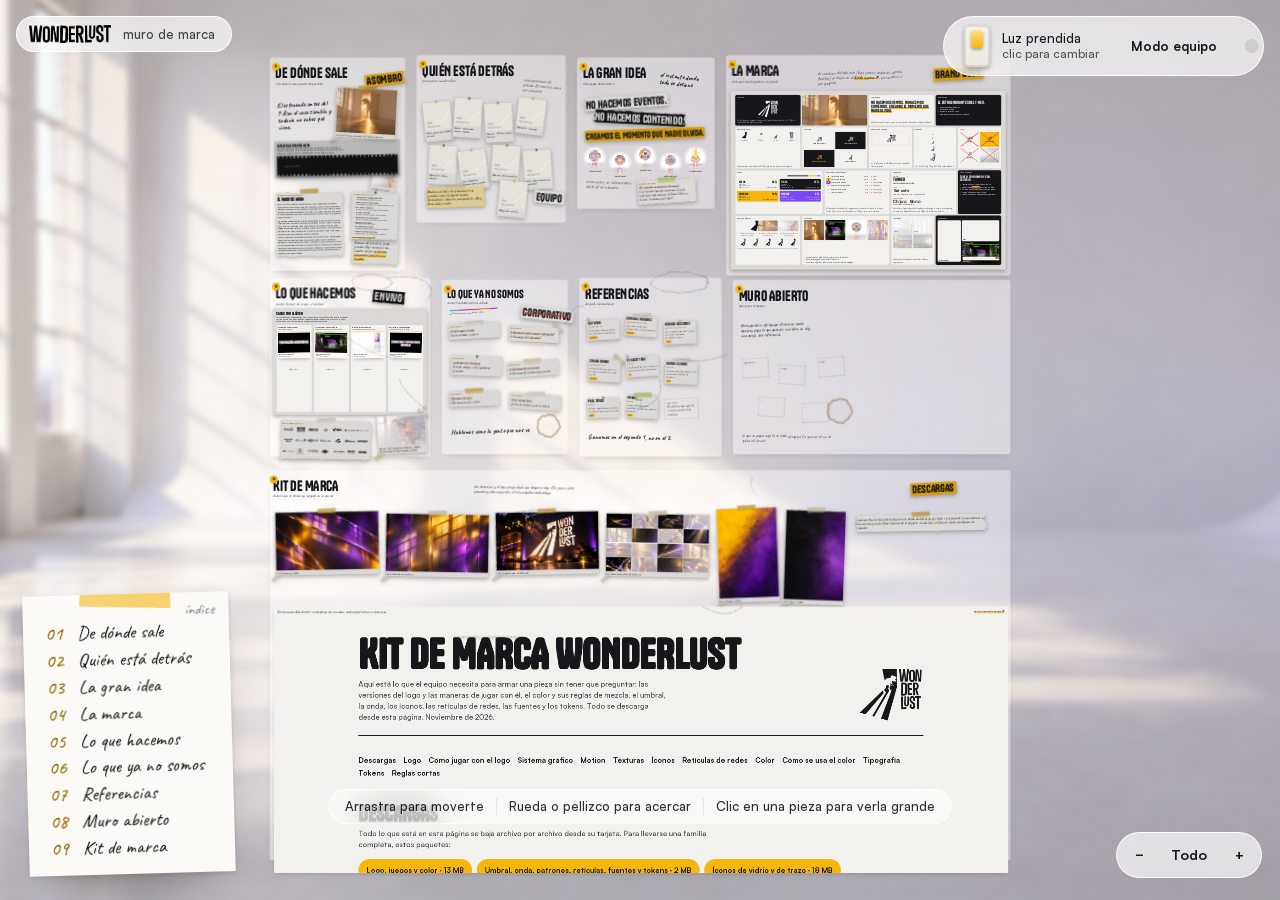
==== index.html @ c43da724 "Muro Wonderlust: edición GitHub Pages Co-Authored-By: Claude Fable 5.1 <noreply@anthropic.com> Claud" ====
<!DOCTYPE html>
<html lang="es" data-theme="on">
<head>
<meta charset="utf-8">
<meta name="viewport" content="width=device-width, initial-scale=1, maximum-scale=1, user-scalable=no">
<title>Muro Wonderlust</title>
<meta name="description" content="El muro de marca de Wonderlust: de dónde sale, quién está detrás, la gran idea, cómo nos vemos y lo que hacemos, pegado como un moodboard que el equipo completa.">
<link rel="preconnect" href="https://fonts.googleapis.com">
<link rel="preconnect" href="https://fonts.gstatic.com" crossorigin>
<link href="https://fonts.googleapis.com/css2?family=Chivo+Mono:wght@400;500&family=Caveat:wght@500;700&display=swap" rel="stylesheet">
<style>
/* Hallmark · checked: 2026-11-20 · genre: editorial (inferred) · shape: app screen
 * floor: 0 FAIL · fixed: 12 (2a, 7a, 10a, 20, 34, 48, 55a, 63, 67, 26b, F3, F23) · structural: 0 printed · v5: chapter 04 El logo (vector), 05 paleta clásica con medidas
 * built: the project · redesign: polish · v2.0.0 */
/* Hallmark · waive 37 · Caveat is the fourth family · the handwriting is the moodboard's own material; Chivo Mono survives only as the type specimen in chapter 04 */
/* Hallmark · waive 24b · the collage is placed by hand on the wall · the interface chrome sits on the 4px scale; the paper, tape and notes do not, on purpose */
/* Hallmark · waive 80 · the SVG layer is pencil strokes between ideas · a moodboard's hand joining pieces, never an illustration in place of a photograph */
/* Hallmark · answered F24 · the glass panel keeps its 1px edge: it is the pane's rim over the studio photograph, and the shadow lifts it off the wall */
/* Hallmark · dismissed 29 · the scrim sits over the studio photograph in both modes · the deck's glass panels are the brand system this wall keeps */
/* Escena: el equipo abre el muro en un portátil dentro del estudio de Bogotá, con luz de ventana.
   El muro vive sobre la foto real del estudio (luz prendida) o sobre el mismo estudio a oscuras (luz apagada).
   Sistema: el de la presentación "El lenguaje del asombro": crema, tinta, amarillo como subrayado, Tanker + Satoshi + Chivo Mono,
   paneles de vidrio. La escritura a mano (Caveat) es el único añadido, propio del género moodboard. Nada de violeta. */
@font-face{font-family:Tanker;src:url(a/Tanker-Regular.woff2) format('woff2');font-display:swap}
@font-face{font-family:Satoshi;src:url(a/Satoshi-500.woff2) format('woff2');font-weight:400 500;font-display:swap}
@font-face{font-family:Satoshi;src:url(a/Satoshi-700.woff2) format('woff2');font-weight:600 700;font-display:swap}
:root{
  --crema:#F3F1ED; --tinta:#16161B; --soft:#45424F; --mute:#6E6A78;
  --gold:#F6B60E; --gold-ink:#946500; --lima:#C8F31D; --morado:#7B48F6; --lila:#BFA3EA;
  --blanco:#FBFAF7; --rojo:#D9452B; --papel-amarillo:#FFE9A8; --papel-lima:#EDF9B3;
  --gris-foto:#E9E6DF; --gris-ph:#ECE9E2; --negro-cine:#111114; --noche:#141317;
  --gold-claro:#FFE08A; --gold-hover:#FFC63A; --gold-halo:rgba(246,182,14,.28);
  --lapiz:#3B3A40; --lapiz-texto:#4A484F;
  --tape-hilo:rgba(255,255,255,.22); --tape-lima:rgba(200,243,29,.55); --tape-gold:rgba(246,182,14,.6);
  --deco-sombra:rgba(0,0,0,.3);
  --viejo-cian:#20C4D8; --viejo-violeta:#7B4DFF; --viejo-magenta:#D13DDB; --viejo-naranja:#F2512B;
  --display:Tanker,Impact,"Arial Narrow",sans-serif;
  --body:Satoshi,system-ui,-apple-system,"Segoe UI",sans-serif;
  --mono:"Chivo Mono",ui-monospace,Menlo,monospace;
  --hand:Caveat,"Segoe Print","Bradley Hand",cursive;
  --ease:cubic-bezier(.16,1,.3,1);
  --W:6700px; --H:7300px;
  --z-wall:1; --z-hud:20; --z-modal:40; --z-toast:50;
}
html[data-theme="on"]{
  color-scheme:light;
  --bg:var(--crema); --ink:var(--tinta); --ink-soft:var(--soft); --paper:var(--blanco); --paper-ink:var(--tinta); --hair:rgba(22,22,27,.10);
  --glass:rgba(255,255,255,.52); --glass-line:rgba(255,255,255,.9); --glass-shadow:0 30px 60px -36px rgba(60,48,30,.35);
  --ui:rgba(255,255,255,.66); --ui-line:rgba(255,255,255,.9); --ui-text:var(--tinta); --ui-hover:rgba(22,22,27,.07);
  --shadow:0 18px 34px -14px rgba(40,32,20,.35), 0 2px 5px rgba(40,32,20,.12);
  --drop-1:rgba(40,32,20,.28); --drop-2:rgba(40,32,20,.18); --scrim:rgba(22,22,27,.45);
  --tape:rgba(255,255,255,.72); --photo-filter:blur(3px) saturate(1.05);
}
html[data-theme="off"]{
  color-scheme:dark;
  --bg:var(--noche); --ink:var(--crema); --ink-soft:rgba(243,241,237,.74); --paper:var(--blanco); --paper-ink:var(--tinta); --hair:rgba(255,255,255,.14);
  --glass:rgba(255,255,255,.06); --glass-line:rgba(255,255,255,.18); --glass-shadow:0 40px 90px rgba(0,0,0,.5);
  --ui:rgba(24,22,28,.7); --ui-line:rgba(255,255,255,.16); --ui-text:var(--crema); --ui-hover:rgba(255,255,255,.1);
  --shadow:0 20px 40px rgba(0,0,0,.5), 0 2px 6px rgba(0,0,0,.4);
  --drop-1:rgba(0,0,0,.55); --drop-2:rgba(0,0,0,.4); --scrim:rgba(0,0,0,.6);
  --tape:rgba(255,255,255,.4); --photo-filter:blur(4px) brightness(.26) contrast(1.15) saturate(.8);
}
*{box-sizing:border-box}
html,body{height:100%;margin:0;overflow-x:clip;touch-action:none;overscroll-behavior:none}
body{background:var(--bg);color:var(--ink);font-family:var(--body);overflow:clip;-webkit-font-smoothing:antialiased;transition:background .6s var(--ease)}
button{font-family:var(--body)}
:focus-visible{outline:2px solid var(--ink);outline-offset:3px}
::selection{background:var(--gold);color:var(--tinta)}
button:disabled{opacity:.45;cursor:not-allowed}
em{font-style:normal;color:var(--paper-ink);background:linear-gradient(transparent 56%,var(--gold) 56%,var(--gold) 90%,transparent 90%);padding-inline:.06em}
.note em{color:var(--ink)}
s{text-decoration-color:var(--rojo);text-decoration-thickness:3px}

/* ---------- estudio de fondo ---------- */
#studio{position:fixed;inset:-4%;z-index:0;pointer-events:none;overflow:hidden;background:var(--bg)}
#studio .ph{position:absolute;inset:0;background:url(a/bg-donde.jpg) center/cover no-repeat;filter:var(--photo-filter);transition:filter .7s var(--ease);transform:scale(1.02)}
#studio .lamp{position:absolute;width:60%;height:70%;left:-10%;top:-10%;border-radius:50%;background:radial-gradient(closest-side,var(--gold-halo),transparent 70%);opacity:0;transition:opacity .7s}
html[data-theme="off"] #studio .lamp{opacity:1}
#studio .grain{position:absolute;inset:0;opacity:.06;mix-blend-mode:multiply;background-image:url("data:image/svg+xml,%3Csvg xmlns='http://www.w3.org/2000/svg' width='160' height='160'%3E%3Cfilter id='n'%3E%3CfeTurbulence type='fractalNoise' baseFrequency='.85' numOctaves='3' stitchTiles='stitch'/%3E%3C/filter%3E%3Crect width='100%25' height='100%25' filter='url(%23n)'/%3E%3C/svg%3E")}
html[data-theme="off"] #studio .grain{mix-blend-mode:screen;opacity:.05}

/* ---------- viewport y muro ---------- */
#viewport{position:fixed;inset:0;z-index:var(--z-wall);overflow:hidden;cursor:grab;touch-action:none}
#viewport.dragging{cursor:grabbing}
#viewport.placing{cursor:crosshair}
#wall{position:absolute;left:0;top:0;width:var(--W);height:var(--H);transform-origin:0 0;will-change:transform}
.ch{position:absolute;left:0;top:0;width:100%;height:100%;pointer-events:none}
.ch>*{pointer-events:auto}
.glass{position:absolute;border-radius:28px;background:var(--glass);border:1px solid var(--glass-line);box-shadow:inset 0 1px 0 var(--glass-line),var(--glass-shadow);backdrop-filter:blur(14px) saturate(130%);-webkit-backdrop-filter:blur(14px) saturate(130%);pointer-events:none;opacity:.85}

.it{position:absolute;transform:rotate(var(--r,0deg));transform-origin:center;transition:transform .25s var(--ease)}
.it.clickable{cursor:pointer}
.it.clickable:hover{transform:rotate(var(--r,0deg)) scale(1.025);z-index:5}

/* hojas de papel: fibra real y borde rasgado (máscara PNG) */
.sheet{position:relative;isolation:isolate}
.sheet::after{content:"";position:absolute;inset:0;background:url(a/tex/paper-fiber.png) 0 0/420px;opacity:.26;mix-blend-mode:multiply;pointer-events:none;z-index:1}
html[data-theme="off"] .sheet::after{opacity:.2}
.sheet>*{position:relative;z-index:2}
.torn1{-webkit-mask-image:url([data-uri]);-webkit-mask-size:100% 100%;-webkit-mask-repeat:no-repeat;mask-image:url([data-uri]);mask-size:100% 100%;mask-repeat:no-repeat}
.torn2{-webkit-mask-image:url([data-uri]);-webkit-mask-size:100% 100%;-webkit-mask-repeat:no-repeat;mask-image:url([data-uri]);mask-size:100% 100%;mask-repeat:no-repeat}
.torn3{-webkit-mask-image:url([data-uri]);-webkit-mask-size:100% 100%;-webkit-mask-repeat:no-repeat;mask-image:url([data-uri]);mask-size:100% 100%;mask-repeat:no-repeat}
.torns{-webkit-mask-image:url([data-uri]);-webkit-mask-size:100% 100%;-webkit-mask-repeat:no-repeat;mask-image:url([data-uri]);mask-size:100% 100%;mask-repeat:no-repeat}
.wrap{filter:drop-shadow(0 14px 18px var(--drop-1)) drop-shadow(0 2px 3px var(--drop-2))}
.wrap .paper,.wrap .ref,.wrap .chip,.wrap .spec,.wrap .cut,.wrap .frame{box-shadow:none}
.deco{position:absolute;pointer-events:none;z-index:3}
.deco.tp{width:170px;height:auto;left:50%;top:-16px;transform:translateX(-50%) rotate(var(--tr,-3deg));filter:drop-shadow(0 1px 1px var(--deco-sombra))}
.deco.tp.corner{width:130px;left:auto;right:-38px;top:-12px;transform:rotate(42deg)}
.deco.tp.corner2{width:130px;left:-40px;bottom:-14px;top:auto;transform:rotate(-40deg)}
.deco.pin{width:30px;height:30px;left:50%;top:-10px;transform:translateX(-50%);filter:drop-shadow(0 3px 3px var(--deco-sombra))}
.deco.clip{width:26px;height:auto;left:14px;top:-18px;transform:rotate(-8deg);filter:drop-shadow(0 2px 2px var(--deco-sombra))}
.obj{position:absolute;pointer-events:none}
.obj img{display:block;width:100%;height:auto;filter:drop-shadow(0 10px 14px var(--drop-1))}
.obj.stain img{filter:none;opacity:.8;mix-blend-mode:multiply}
html[data-theme="off"] .obj.stain img{mix-blend-mode:screen;opacity:.35}
#strokes{position:absolute;left:0;top:0;width:var(--W);height:var(--H);pointer-events:none;z-index:6;overflow:visible}
#strokes path{fill:none;stroke:var(--lapiz);stroke-width:3.4;stroke-linecap:round;stroke-linejoin:round;opacity:.82}
#strokes path.b{stroke-width:2;opacity:.38;transform:translate(1.5px,1.8px)}
#strokes path.soft{opacity:.5}
html[data-theme="off"] #strokes path{stroke:var(--crema);stroke-width:4;opacity:.9}
html[data-theme="off"] #strokes path.b{opacity:.35}
.film{position:absolute}
.film img.strip{position:absolute;left:0;top:0;width:100%;height:auto;z-index:2;filter:drop-shadow(0 16px 20px var(--drop-1))}
.film .fr{position:absolute;overflow:hidden;background:var(--negro-cine);z-index:1}
.film .fr img{width:100%;height:100%;object-fit:cover;display:block;filter:saturate(1.08) contrast(1.05)}
.film .fc{position:absolute;font-family:var(--hand);font-size:24px;color:var(--ink);white-space:nowrap;z-index:3;font-weight:500}
.note.pencil{color:var(--lapiz-texto);font-weight:500}
html[data-theme="off"] .note.pencil{color:var(--ink)}

/* cinta de enmascarar */
.tape::before{content:"";position:absolute;width:118px;height:28px;top:-13px;left:50%;transform:translateX(-50%) rotate(-2.5deg);background:var(--tape);
  background-image:repeating-linear-gradient(90deg,var(--tape-hilo) 0 2px,transparent 2px 6px);box-shadow:0 1px 2px var(--deco-sombra);z-index:2}
.tape.lima::before{background:var(--tape-lima)}
.tape.gold::before{background:var(--tape-gold)}

/* título de capítulo: Tanker grande, el número como sticker redondo pegado a la esquina, el subtítulo a mano */
.label{color:var(--ink);white-space:nowrap;padding-top:24px}
.label .k{position:absolute;left:-28px;top:-6px;width:68px;height:68px;border-radius:50%;background:var(--gold);color:var(--tinta);font-family:var(--display);font-size:30px;line-height:1;display:flex;align-items:center;justify-content:center;transform:rotate(-9deg);box-shadow:var(--shadow);z-index:2}
.label .k::after{content:"";position:absolute;inset:4px;border-radius:50%;border:1px dashed var(--gold-ink);opacity:.55}
.label .t{font-family:var(--display);font-size:124px;line-height:1;text-transform:uppercase;display:block}
.label.small .t{font-size:96px}
.label .s{font-family:var(--hand);font-size:36px;color:var(--ink-soft);display:block;margin-top:4px;font-weight:500}

/* fotos y videos */
.frame{background:var(--blanco);padding:12px;box-shadow:var(--shadow);color:var(--tinta)}
.frame .img{position:relative;width:100%;background:var(--gris-foto);overflow:hidden}
.frame .img img,.frame .img video{display:block;width:100%;height:100%;object-fit:cover}
.frame .ph{position:absolute;inset:0;display:flex;align-items:flex-end;padding:16px;color:var(--soft);font-family:var(--hand);font-size:24px;line-height:1.05;
  background:repeating-linear-gradient(135deg,var(--hair) 0 6px,transparent 6px 18px),var(--gris-ph)}
.frame .ph small{display:block;font-family:var(--body);font-size:13px;font-weight:700;color:var(--soft);margin-bottom:8px}
.frame .cap{font-family:var(--hand);font-size:26px;line-height:1.05;margin:10px 2px 0;color:var(--tinta);font-weight:500}
.frame.polaroid{padding:14px 14px 46px}
.frame.video .img::after{content:"";position:absolute;left:50%;top:50%;width:64px;height:64px;transform:translate(-50%,-50%);border-radius:50%;background:var(--gold);box-shadow:0 8px 20px var(--deco-sombra);
  background-image:url("data:image/svg+xml;utf8,<svg xmlns='http://www.w3.org/2000/svg' viewBox='0 0 24 24'><path d='M9 6l9 6-9 6z' fill='%2316161B'/></svg>");background-size:30px;background-repeat:no-repeat;background-position:55% 50%}
.frame.video .cap::before{content:"reel";font-family:var(--body);font-size:13px;font-weight:700;color:var(--gold-ink);margin-right:8px}
/* esferas: flotan sin marco; el fondo claro de la foto se funde con la pared */
.frame.round{background:transparent;padding:0;box-shadow:none;isolation:auto}
.frame.round::after{display:none}
.frame.round .img{background:transparent;aspect-ratio:1;overflow:visible;-webkit-mask-image:radial-gradient(circle at 50% 46%,var(--tinta) 44%,transparent 70%);mask-image:radial-gradient(circle at 50% 46%,var(--tinta) 44%,transparent 70%)}
.frame.round .img img{mix-blend-mode:multiply;filter:contrast(1.05) saturate(1.1)}
html[data-theme="off"] .frame.round .img img{mix-blend-mode:screen;filter:contrast(1.15) brightness(1.05)}
.frame.round .cap{text-align:center;margin-top:-12px;color:var(--ink)}

/* notas a mano */
.note{font-family:var(--hand);line-height:1.08;color:var(--ink);font-size:40px;font-weight:500}
.note.big{font-size:58px;font-weight:700}
.note.soft{color:var(--ink-soft);font-size:32px}
.paper{background:var(--paper);color:var(--paper-ink);padding:26px 28px;font-family:var(--hand);font-size:32px;line-height:1.08;box-shadow:var(--shadow);font-weight:500}
.paper.gold{background:var(--papel-amarillo)}
.paper.todo{background:transparent;color:var(--ink-soft);border:2px dashed var(--ink-soft);box-shadow:none}
.paper .tag{display:block;font-family:var(--body);font-size:14px;font-weight:700;color:var(--gold-ink);margin-bottom:8px}
.paper.todo .tag{color:inherit;opacity:.8}

/* recorte de titular (Tanker sobre papel) */
.cut{background:var(--paper);color:var(--tinta);font-family:var(--display);font-size:92px;line-height:1;text-transform:uppercase;padding:16px 28px 10px;box-shadow:var(--shadow);
  clip-path:polygon(0 4%,3% 0,22% 2%,40% 0,61% 3%,80% 0,100% 2%,99% 30%,100% 60%,98% 100%,70% 97%,45% 100%,20% 98%,0 100%,1% 70%)}
.cut.long{font-size:74px}
.cut.gold{background:var(--gold)} .cut.tinta{background:var(--tinta);color:var(--crema)}
.cut.x{text-decoration:line-through;text-decoration-color:var(--rojo);text-decoration-thickness:10px}

/* capítulo del logo */
.wl{display:block;width:100%;height:auto;color:var(--tinta);fill:currentColor}
.paper .hw{font-family:var(--hand);font-size:24px;line-height:1.05;color:var(--soft);margin-top:12px;font-weight:500}
.logo-sheet{padding:32px 40px 20px}
.logo-sheet .wl{width:84%;margin:0 auto}
.anat .anat-grid{display:grid;grid-template-columns:repeat(4,minmax(0,1fr));gap:12px;margin-top:8px}
.anat .pc{text-align:center}
.anat .pc .wl{height:88px;width:auto;margin:0 auto}
.anat .pc i{display:block;font-family:var(--hand);font-size:19px;line-height:1;color:var(--soft);margin-top:6px;font-style:normal}
.versions .vgrid{display:grid;grid-template-columns:repeat(2,minmax(0,1fr));gap:10px;margin-top:8px}
.versions .v{aspect-ratio:16/10;display:flex;flex-direction:column;align-items:center;justify-content:center;gap:8px;padding:12px;border:1px solid var(--hair)}
.versions .v .wl{height:62px;width:auto}
.versions .v .wl.mark{height:72px}
.versions .v b{font-family:var(--body);font-size:12px;font-weight:700}
.versions .on-crema{background:var(--crema);color:var(--tinta)}
.versions .on-tinta{background:var(--tinta);color:var(--crema)} .versions .on-tinta .wl{color:var(--crema)}
.versions .on-tinta.gold .wl{color:var(--gold)} .versions .on-tinta.gold b{color:var(--gold)}
.clear .cl{position:relative;margin:12px 14px 8px;border:1px dashed var(--rojo);padding:22px}
.clear .cl .box{border:1px dashed var(--hair);padding:0}
.clear .cl .wl{height:96px;width:auto;margin:0 auto}
.clear .cl i{position:absolute;font-family:var(--hand);font-size:18px;color:var(--rojo);font-style:normal;line-height:1}
.clear .cl .mx{left:4px;top:50%;transform:translateY(-50%)} .clear .cl .my{left:50%;top:2px;transform:translateX(-50%)}
.tiny .row{display:flex;align-items:flex-end;gap:14px;margin:10px 0 4px}
.tiny .row .wl{width:auto}
.bad .bgrid{display:grid;grid-template-columns:repeat(4,minmax(0,1fr));gap:10px;margin-top:8px}
.bad .b{position:relative;aspect-ratio:1/1.05;display:flex;flex-direction:column;align-items:center;justify-content:center;gap:8px;padding:10px;background:var(--crema);overflow:hidden}
.bad .b .wl{height:56px;width:auto}
.bad .b b{font-family:var(--body);font-size:11px;font-weight:700;text-align:center;line-height:1.1}
.bad .b::before,.bad .b::after{content:"";position:absolute;left:-10%;right:-10%;top:50%;height:4px;background:var(--rojo);transform:rotate(38deg);z-index:3}
.bad .b::after{transform:rotate(-38deg)}
.bad .b.gold{background:var(--gold)} .bad .b.vio .wl{color:var(--viejo-violeta)}
.bad .b.sh .wl{filter:drop-shadow(0 6px 6px var(--deco-sombra)) drop-shadow(0 0 10px var(--gold))}
.bad .b.foto{background:url(a/bg-casos.jpg) center/cover} .bad .b.foto .wl{color:var(--crema)} .bad .b.foto b{color:var(--crema)}
/* tablero de marca (bento) */
.board{padding:36px 40px 40px}
.bgrid12{display:grid;grid-template-columns:repeat(12,minmax(0,1fr));gap:12px}
.cell{position:relative;background:var(--crema);color:var(--tinta);border:1px solid var(--hair);border-radius:14px;padding:16px 16px 14px;min-height:240px;display:flex;flex-direction:column;gap:8px;overflow:hidden}
.cell.dk{background:var(--tinta);color:var(--crema);border-color:var(--tinta)}
.cell.dk .wl{color:var(--crema)}
.cell .lb{font-family:var(--body);font-size:13px;font-weight:700;opacity:.8}
.cell p{font-family:var(--hand);font-size:21px;line-height:1.05;margin:auto 0 0;color:inherit;opacity:.9;font-weight:500}
.cell h3{font-family:var(--display);font-size:38px;line-height:1;text-transform:uppercase;margin:4px 0 6px;font-weight:400}
.cell ul{margin:0;padding-left:18px;font-family:var(--body);font-size:15px;line-height:1.4}
.cell em{background:linear-gradient(transparent 56%,var(--gold) 56%,var(--gold) 90%,transparent 90%);color:inherit}
.cell.dk em{color:var(--tinta);background:var(--gold)}
.c2{grid-column:span 2}.c3{grid-column:span 3}.c4{grid-column:span 4}
.cell.logo .wl{width:72%;margin:8px auto 4px}
.cell.img{padding:0;border:0}.cell.img video{position:absolute;inset:0;width:100%;height:100%;object-fit:cover}
.cell.img .lb{position:absolute;left:16px;top:14px;z-index:2;color:var(--crema);text-shadow:0 1px 2px var(--deco-sombra)}
.cell.img img{position:absolute;inset:0;width:100%;height:100%;object-fit:cover}
.cell.anat .anat-grid{margin-top:4px}
.cell.anat .pc .wl{height:60px;max-width:100%}
.cell.versions .vgrid{margin-top:4px;gap:8px}
.cell.versions .v{aspect-ratio:16/9;padding:8px;gap:6px}
.cell.versions .v .wl{height:44px} .cell.versions .v .wl.mark{height:50px}
.cell.clear .cl{margin:8px 6px 4px;padding:18px}
.cell.clear .cl .wl{height:70px}
.cell.tiny .row{margin:14px 0 6px;flex-wrap:wrap}
.cell.bad .bgrid{grid-template-columns:repeat(2,minmax(0,1fr));gap:8px;margin-top:4px}
.cell.bad .b{aspect-ratio:1.3;padding:6px}
.cell.bad .b .wl{height:34px} .cell.bad .b b{font-size:10px}
.cell.palette .prop{margin:4px 0 10px}
.cell.palette .swg{display:grid;grid-template-columns:repeat(2,minmax(0,1fr));gap:8px}
.cell.palette .sw{margin:0;padding:12px 14px 10px;border-radius:10px}
.cell.palette .sw .nm,.cell.palette .sw .pct{font-size:26px}
.cell.palette .sw .codes{font-size:11px}
.cell.palette .sw .use{font-size:17px;max-width:150px}
.cell.pairs .ct{margin-top:0} .cell.pairs .ct td{padding:5px 6px;font-size:13px}
.cell.pairs .pair{width:36px;height:28px;font-size:16px}
.cell.type .tp{border-top:1px solid var(--hair);padding:8px 0 6px}
.cell.type .tk{font-family:var(--body);font-size:12px;font-weight:700;color:var(--gold-ink)}
.cell.type .tv{font-size:40px;line-height:1;margin:2px 0}
.cell.type .ts{font-size:14px;opacity:.8;overflow-wrap:anywhere}
.cell.type .tanker{font-family:var(--display);text-transform:uppercase}
.cell.type .satoshi{font-family:var(--body);font-weight:700}
.cell.type .mono{font-family:var(--mono)}
.cell.type .ts.satoshi{font-weight:500}
.cell.voice h3{font-size:30px}
.cell.elements .el5{display:grid;grid-template-columns:repeat(5,minmax(0,1fr));gap:8px;margin-top:10px}.elements .el5 img{height:72px;width:100%;object-fit:contain}.elements p{margin:6px 0 0;font-size:13px;line-height:1.3;color:var(--soft)}.elements .el3{display:grid;grid-template-columns:repeat(3,minmax(0,1fr));gap:8px;margin-top:4px}
.cell.elements .e{display:flex;flex-direction:column;gap:6px;text-align:center}
.cell.elements .e .wl{height:96px;width:auto;margin:0 auto}
.cell.elements .e img,.elements .e video{height:96px;width:100%;object-fit:cover;border-radius:8px;display:block}
.cell.elements .e i{font-family:var(--hand);font-size:17px;line-height:1.05;font-style:normal;color:var(--soft)}
.cell.elements .e.slot span{height:96px;border:2px dashed var(--ink-soft);border-radius:8px;display:flex;align-items:center;justify-content:center;font-family:var(--hand);font-size:20px;line-height:1;text-align:center;color:var(--soft)}
.cell.elements .e.slot small{font-family:var(--body);font-size:12px;font-weight:700;display:block;margin-top:6px}
.cell.photo .ph4{display:grid;grid-template-columns:repeat(4,minmax(0,1fr));gap:8px}
.cell.photo .ph4 img{width:100%;aspect-ratio:1;object-fit:cover;border-radius:8px;filter:saturate(1.05)}
.cell .rules{list-style:none;padding:0;font-family:var(--hand);font-size:20px;line-height:1.05;margin-top:auto}
.cell .rules li{padding-left:16px;position:relative}
.cell .rules li::before{content:"";position:absolute;left:0;top:9px;width:8px;height:8px;border-radius:50%;background:var(--gold)}
.cell.materials .mat{display:grid;grid-template-columns:repeat(2,minmax(0,1fr));gap:8px}
.cell.materials .m{aspect-ratio:1.4;border-radius:8px;display:flex;align-items:flex-end;padding:8px;font-family:var(--hand);font-size:18px;color:var(--tinta);border:1px solid var(--hair)}
.cell.materials .m.t2{background:linear-gradient(var(--glass),var(--glass)),url(a/bg-casos.jpg) center/cover}
.cell.materials .m.t3{background:repeating-linear-gradient(90deg,var(--tape) 0 2px,var(--crema) 2px 7px)}
.cell.materials .m.t4{background:url(a/bg-juegos.jpg) center/cover;color:var(--crema)}
.cell.materials .m.t5{background:url(a/bg-cierre.jpg) center/cover;color:var(--crema)}
.cell.apps .ap3{display:grid;grid-template-columns:1fr 1.6fr;grid-template-rows:auto auto;gap:8px;margin-top:4px;flex:1}
.cell.apps .a{position:relative;border-radius:10px;background:var(--crema);color:var(--tinta);display:flex;align-items:center;justify-content:center;overflow:hidden}
.cell.apps .a b{position:absolute;left:8px;bottom:6px;font-family:var(--body);font-size:11px;font-weight:700}
.cell.apps .a.reel{grid-row:span 2;aspect-ratio:9/16}
.cell.apps .a.reel .wl{height:38%;width:auto;position:absolute;left:10px;top:10px}
.cell.apps .a.deck{aspect-ratio:16/9}
.cell.apps .a.deck .wl{height:46%;width:auto}
.cell.apps .a.lower{aspect-ratio:16/9;background:url(a/streaming.jpg) center/cover;align-items:flex-end;justify-content:flex-start;padding:0 0 26px 8px}
.cell.apps .a.lower .lt{display:flex;align-items:center;gap:6px;background:var(--crema);color:var(--tinta);padding:4px 8px 4px 6px;font-family:var(--body);font-size:11px;font-weight:700;border-radius:4px}
.cell.apps .a.lower .lt .wl{height:16px;width:auto}
.cell.apps .a.lower b{color:var(--crema)}
/* paleta clásica */
.palette .prop{display:flex;height:14px;border-radius:3px;overflow:hidden;margin:6px 0 12px;border:1px solid var(--hair)}
.palette .prop i{display:block}
.palette .sw{display:grid;grid-template-columns:1fr auto;grid-template-rows:auto auto;gap:2px 16px;padding:14px 16px 12px;margin-bottom:6px;border:1px solid var(--hair)}
.palette .sw .nm{font-family:var(--display);font-size:34px;line-height:1;text-transform:uppercase}
.palette .sw .pct{font-family:var(--display);font-size:34px;line-height:1;text-align:right;font-variant-numeric:tabular-nums}
.palette .sw .codes{font-family:var(--mono);font-size:12px;line-height:1.35;opacity:.9}
.palette .sw .use{font-family:var(--hand);font-size:20px;line-height:1.05;text-align:right;align-self:end;max-width:230px;justify-self:end}
.s-crema{background:var(--crema);color:var(--tinta)} .s-tinta{background:var(--tinta);color:var(--crema)} .s-gold{background:var(--gold);color:var(--tinta)} .s-lima{background:var(--morado);color:var(--crema)}
.pairs .ct{width:100%;border-collapse:collapse;margin-top:8px;font-family:var(--body);font-size:14px}
.pairs .ct td{padding:7px 8px;border-bottom:1px solid var(--hair);vertical-align:middle}
.pairs .ct .n{font-family:var(--mono);font-size:13px;white-space:nowrap;text-align:right}
.pairs .ct .ok{color:var(--soft);font-size:13px} .pairs .ct .no{color:var(--rojo);font-weight:700;font-size:13px}
.pairs .pair{width:44px;height:34px;text-align:center;font-family:var(--display);font-size:20px;border:1px solid var(--hair)}
.pairs .p1{background:var(--crema);color:var(--tinta)} .pairs .p2{background:var(--gold);color:var(--tinta)} .pairs .p3{background:var(--morado);color:var(--crema)}
.pairs .p4{background:var(--noche);color:var(--crema)} .pairs .p5{background:var(--crema);color:var(--gold-ink)} .pairs .p6{background:var(--crema);color:var(--gold)} .pairs .p7{background:var(--crema);color:var(--lila)}

/* chips de color y pruebas de tipografía */
.chip{width:220px;background:var(--blanco);color:var(--tinta);box-shadow:var(--shadow);padding:10px 10px 12px;font-family:var(--body)}
.chip .sw{height:150px;display:flex;flex-direction:column;border:1px solid var(--hair)}
.chip .sw i{flex:1;display:block}
.chip .nm{font-family:var(--display);font-size:30px;margin-top:10px;line-height:1;text-transform:uppercase}
.chip .hx{font-family:var(--body);font-size:13px;font-variant-numeric:tabular-nums;color:var(--soft);margin-top:4px}
.chip .use{font-family:var(--hand);font-size:22px;line-height:1.05;margin-top:6px;color:var(--soft)}
.spec{width:340px;background:var(--blanco);color:var(--tinta);padding:18px 20px;box-shadow:var(--shadow)}
.spec .k{font-family:var(--body);font-size:14px;font-weight:700;color:var(--gold-ink)}
.spec .big{font-family:var(--display);font-size:92px;line-height:1;margin:6px 0 2px;text-transform:uppercase}
.spec .big.body{font-family:var(--body);font-size:34px;font-weight:700;text-transform:none}
.spec .big.mono{font-family:var(--mono);font-size:26px;text-transform:none;letter-spacing:.04em}
.spec .hw{font-family:var(--hand);font-size:22px;color:var(--soft);margin-top:4px}
.tex{width:150px;height:150px;box-shadow:var(--shadow);font-family:var(--hand);font-size:22px;color:var(--tinta);overflow:hidden}
.tex span{position:absolute;left:8px;bottom:8px;background:var(--tape);padding:0 8px}
.tex.t1{background:var(--blanco) url("data:image/svg+xml;utf8,<svg xmlns='http://www.w3.org/2000/svg' width='120' height='120'><filter id='n'><feTurbulence type='fractalNoise' baseFrequency='1.2' numOctaves='2'/></filter><rect width='120' height='120' filter='url(%23n)' opacity='.16'/></svg>")}
.tex.t2{background:linear-gradient(var(--glass),var(--glass)),url(a/bg-casos.jpg) center/cover;border:1px solid var(--glass-line)}
.tex.t3{background:repeating-linear-gradient(90deg,var(--tape) 0 2px,var(--crema) 2px 7px);border:1px solid var(--hair)}
.tex.t4{background:url(a/bg-juegos.jpg) center/cover}
.tex.t5{background:url(a/bg-cierre.jpg) center/cover}
.stripe-sample{width:420px;font-family:var(--hand);font-size:24px;color:var(--ink-soft);font-weight:500}
.stripe-sample .bar{display:flex;height:12px;border-radius:999px;overflow:hidden;box-shadow:var(--shadow);margin-bottom:6px}
.stripe-sample .bar i{flex:1}
.stripe-sample .bar .c1{background:var(--viejo-cian)}.stripe-sample .bar .c2{background:var(--viejo-violeta)}.stripe-sample .bar .c3{background:var(--viejo-magenta)}
.stripe-sample .bar .c4{background:var(--viejo-naranja)}.stripe-sample .bar .c5{background:var(--gold)}.stripe-sample .bar .c6{background:var(--morado)}
.stripe-sample .bar{position:relative}
.stripe-sample .bar::after{content:"";position:absolute;left:-2%;right:-2%;top:50%;height:4px;background:var(--rojo);transform:rotate(-2deg)}
.mark{display:block;filter:brightness(0)}
html[data-theme="off"] .mark{filter:brightness(0) invert(1)}
.arrow{pointer-events:none}
.arrow svg{overflow:visible}
.arrow path{fill:none;stroke:var(--ink);stroke-width:4;stroke-linecap:round;stroke-linejoin:round}
.arrow.gold path{stroke:var(--gold)}

/* tarjetas de referencia */
.ref{width:300px;background:var(--paper);color:var(--tinta);padding:18px 20px;box-shadow:var(--shadow);font-family:var(--body)}
.ref .h{font-family:var(--display);font-size:34px;line-height:1;text-transform:uppercase}
.ref .u{font-family:var(--body);font-size:14px;color:var(--gold-ink);margin-top:4px}
.ref .w{font-family:var(--hand);font-size:24px;line-height:1.05;margin-top:10px;color:var(--soft);font-weight:500}
.ref .b{display:inline-block;margin-top:12px;font-family:var(--body);font-size:13px;font-weight:700;padding:4px 10px;border-radius:999px;background:var(--gold);color:var(--tinta)}

/* post-its del equipo */
.sticky{position:absolute;width:230px;min-height:170px;padding:16px 16px 34px;font-family:var(--hand);font-size:26px;line-height:1.05;color:var(--tinta);box-shadow:var(--shadow);transform:rotate(var(--r,-2deg));font-weight:500}
.sticky.c0{background:var(--papel-amarillo)}.sticky.c1{background:var(--blanco)}.sticky.c2{background:var(--papel-lima)}.sticky.c3{background:var(--tinta);color:var(--crema)}.sticky.c4{background:var(--morado);color:var(--crema)}
.sticky.c3 .who,.sticky.c4 .who{color:var(--crema);opacity:.7}
.sticky .colors{position:absolute;right:10px;bottom:8px;display:none;gap:5px}
body.team .sticky .colors{display:flex}
.sticky .colors i{width:16px;height:16px;border-radius:50%;border:1px solid var(--hair);cursor:pointer;display:block}
.sticky .colors i.k0{background:var(--papel-amarillo)}.sticky .colors i.k1{background:var(--blanco)}.sticky .colors i.k2{background:var(--papel-lima)}.sticky .colors i.k3{background:var(--tinta)}.sticky .colors i.k4{background:var(--morado)}
.sticky .colors i.on{outline:2px solid var(--gold);outline-offset:1px}
/* edición en modo equipo: cualquier texto se corrige y cualquier pieza se quita */
.it>.ed{display:block}
body.team [data-edit]{outline:1px dashed transparent;outline-offset:4px;border-radius:4px}
body.team [data-edit]:hover{outline-color:var(--gold)}
body.team [data-edit]:focus{outline:2px solid var(--gold);background:var(--blanco)}
.it .idup{position:absolute;right:20px;top:-10px;display:none;border:0;border-radius:999px;width:26px;height:26px;background:var(--blanco);color:var(--tinta);cursor:pointer;font-size:14px;line-height:26px;text-align:center;z-index:4;box-shadow:var(--shadow)}
body.team .it .idup{display:block}
.it.sel{outline:2px solid var(--gold);outline-offset:6px}
.it .idel{position:absolute;right:-10px;top:-10px;display:none;border:0;border-radius:999px;width:26px;height:26px;background:var(--tinta);color:var(--crema);cursor:pointer;font-size:15px;line-height:26px;text-align:center;z-index:4;box-shadow:var(--shadow)}
body.team .it .idel{display:block}
.it.hidden{display:none}
.sticky::before{content:"";position:absolute;top:-10px;left:50%;width:90px;height:24px;transform:translateX(-50%) rotate(-2deg);background:var(--tape)}
.sticky textarea{width:100%;min-height:110px;border:0;background:transparent;font:inherit;color:inherit;resize:none;outline:none;padding:0}
.sticky .who{position:absolute;left:16px;bottom:8px;font-family:var(--body);font-size:13px;color:var(--soft)}
.sticky .del{position:absolute;right:8px;top:4px;border:0;background:transparent;font-size:20px;cursor:pointer;opacity:.5;display:none;line-height:1;color:inherit}
body.team .sticky{cursor:move}
body.team .sticky .del{display:block}
body:not(.team) .sticky textarea{pointer-events:none}
.sticky.ghost{border:2px dashed var(--ink-soft);background:transparent;color:var(--ink-soft);box-shadow:none;pointer-events:none}
.sticky.ghost::before{display:none}

/* ---------- interfaz: píldoras como en la presentación ---------- */
.hud{position:fixed;z-index:var(--z-hud);background:var(--ui);border:1px solid var(--ui-line);color:var(--ui-text);backdrop-filter:blur(16px);-webkit-backdrop-filter:blur(16px);border-radius:999px;box-shadow:var(--glass-shadow)}
#brand{cursor:pointer;font:inherit;border:1px solid var(--ui-line);left:16px;top:16px;padding:8px 16px 8px 12px;display:flex;align-items:center;gap:12px}
#brand img{height:18px;width:auto}
#brand .s{font-family:var(--body);font-size:13px;color:var(--ui-text);opacity:.8}
#top{right:16px;top:16px;display:flex;align-items:center;gap:8px;padding:4px 4px 4px 12px}
.switch{display:flex;align-items:center;gap:12px;cursor:pointer;user-select:none;background:transparent;border:0;color:inherit;font-family:var(--body);font-size:13px;padding:4px 8px;border-radius:999px}
.switch .plate{width:26px;height:42px;border-radius:5px;background:linear-gradient(var(--crema),var(--gris-ph));box-shadow:inset 0 0 0 2px var(--hair),0 2px 4px var(--deco-sombra);position:relative}
.switch .plate i{position:absolute;left:7px;top:5px;width:12px;height:18px;border-radius:3px;background:linear-gradient(var(--blanco),var(--gris-foto));box-shadow:0 2px 3px var(--deco-sombra);transition:transform .25s var(--ease),background .25s;transform:translateY(14px)}
html[data-theme="on"] .switch .plate i{transform:translateY(0);background:linear-gradient(var(--gold-claro),var(--gold))}
.switch .lbl{display:flex;flex-direction:column;line-height:1.2;text-align:left}
.switch .lbl small{opacity:.7;font-size:12px}
.btn{border:0;background:transparent;color:inherit;padding:8px 16px;border-radius:999px;font-family:var(--body);font-size:13px;font-weight:700;cursor:pointer;transition:background .3s var(--ease),transform .15s var(--ease)}
.btn:hover,.switch:hover{background:var(--ui-hover)}
.btn:active,.switch:active,#nav button:active,#zoom button:active{transform:scale(.96)}
.btn.primary{background:var(--gold);color:var(--tinta)}
.btn.primary:hover{background:var(--gold-hover)}
#nav{position:fixed;z-index:var(--z-hud);left:22px;bottom:26px;width:206px;padding:26px 16px 14px;background:var(--blanco);color:var(--tinta);box-shadow:var(--shadow);transform:rotate(-1.6deg);transform-origin:50% 0;display:flex;flex-direction:column;gap:2px;font-family:var(--hand);max-height:calc(100vh - 120px);overflow:auto}
#nav::before{content:"";position:absolute;left:50%;top:-12px;width:92px;height:26px;transform:translateX(-50%) rotate(2deg);background:var(--tape-gold);opacity:.95;clip-path:polygon(2% 0,98% 4%,100% 100%,0 96%)}
#nav::after{content:"índice";position:absolute;right:14px;top:8px;font-size:15px;opacity:.55}
#nav button{border:0;background:transparent;color:inherit;padding:2px 6px;text-align:left;font-family:var(--hand);font-size:19px;line-height:1.1;white-space:nowrap;cursor:pointer;display:flex;gap:10px;align-items:baseline;border-radius:4px;transition:transform .15s var(--ease)}
#nav button b{font-weight:500;color:var(--gold-ink);font-variant-numeric:tabular-nums;min-width:22px}
#nav button:hover{transform:translateX(3px)}
#nav button.on{background:linear-gradient(transparent 55%,var(--gold) 55%,var(--gold) 92%,transparent 92%)}
html[data-theme="off"] #nav{background-color:var(--papel-amarillo)}


.historia{padding:26px 30px 26px;font-family:var(--body);font-size:15px;line-height:1.5;font-weight:500}
.historia h3{font-family:var(--display);font-size:40px;line-height:1;margin:6px 0 12px;text-transform:uppercase}
.historia p{margin:0 0 10px;max-width:60ch}
.historia em{font-style:italic}
.beats{padding:22px 24px 20px;font-family:var(--body);font-size:14px}
.beats ol{margin:10px 0 14px;padding:0 0 0 24px;display:flex;flex-direction:column;gap:9px}
.beats li b{display:block;font-weight:700;line-height:1.15}
.beats li i{display:block;font-style:normal;color:var(--soft);font-size:12.5px;margin-top:2px}
.beats li::marker{font-family:var(--hand);color:var(--gold-ink);font-size:18px}
.vlink{display:inline-block;font-weight:700;color:var(--tinta);background:linear-gradient(transparent 60%,var(--gold) 60%,var(--gold) 92%,transparent 92%);text-decoration:none;padding:0 2px}

.film6{background:var(--negro-cine);padding:22px 18px 16px;border-radius:6px;display:grid;grid-template-columns:repeat(3,1fr);gap:14px 12px;box-shadow:var(--shadow);position:relative}
.film6::before,.film6::after{content:"";position:absolute;left:0;right:0;height:10px;background:repeating-linear-gradient(90deg,transparent 0 10px,var(--crema) 10px 22px,transparent 22px 34px);opacity:.75}
.film6::before{top:5px}.film6::after{bottom:4px}
.film6 figure{margin:0}
.film6 img{display:block;width:100%;aspect-ratio:16/9;object-fit:cover;filter:contrast(1.05)}
.film6 figcaption{font-family:var(--hand);font-size:17px;color:var(--crema);margin-top:4px;opacity:.9}
/* tablero de casos por clúster */
.casos{padding:26px 28px 24px;font-family:var(--body);font-size:14px;font-weight:500}
.casos .chead{display:flex;justify-content:space-between;align-items:flex-start;gap:20px;margin-bottom:16px}
.casos .chead h3{font-family:var(--display);font-size:34px;line-height:1;margin:0 0 6px;text-transform:uppercase;letter-spacing:0}
.casos .chead p{margin:0;max-width:62ch;line-height:1.4;color:var(--paper-ink)}
.casos .cadd{display:none;background:var(--tinta);color:var(--crema);white-space:nowrap}
body.team .casos .cadd{display:inline-block}
.casos .cols{display:grid;grid-template-columns:repeat(4,minmax(0,1fr));gap:14px}
.casos .cl{background:var(--crema);border:1px solid var(--hair);border-radius:14px;padding:12px;display:flex;flex-direction:column;gap:10px;min-height:760px}
.casos .cl header b{display:block;font-size:15px;line-height:1.15}
.casos .cl header i{display:block;font-style:normal;font-size:12px;color:var(--soft);margin-top:3px}
.casos .cl header{padding-bottom:8px;border-bottom:2px solid var(--gold)}
.casos .cases{display:flex;flex-direction:column;gap:10px;max-height:640px;overflow:auto;padding-right:2px}
.casos .case{position:relative;background:var(--blanco);border-radius:10px;overflow:hidden;box-shadow:var(--shadow);transform:rotate(var(--r,0deg))}
.casos .case .m{display:block;width:100%;aspect-ratio:16/10;object-fit:cover;background:var(--tinta)}
.casos .case iframe{display:block;width:100%;aspect-ratio:16/10;border:0;background:var(--tinta)}
.casos .case .t{padding:8px 10px 10px}
.casos .case .t b{display:block;font-size:13px;line-height:1.2}
.casos .case .t span{display:block;font-size:11.5px;color:var(--soft);margin-top:2px}
.casos .case .t a{color:var(--gold-ink);font-weight:700;text-decoration:none}
.casos .case .del{position:absolute;top:6px;right:6px;display:none;border:0;border-radius:999px;width:24px;height:24px;background:var(--tinta);color:var(--crema);cursor:pointer;font-size:13px;line-height:24px;text-align:center}
body.team .casos .case .del{display:block}
.casos .empty{font-family:var(--hand);font-size:20px;color:var(--soft);padding:14px 6px}
.casos .ghostcase{border:2px dashed var(--hair);border-radius:10px;aspect-ratio:16/10;display:grid;place-items:center;font-family:var(--hand);font-size:20px;color:var(--soft)}
body.team #nav{bottom:92px}
/* referencia de cine: tira donde el equipo cuelga los pantallazos */
.refcine{padding:22px 24px 20px}
.refcine .chead h3{font-size:30px}
.refcine .chead p{max-width:58ch;font-size:13.5px}
.refcine .cl.strip{background:var(--negro-cine);border:0;border-radius:6px;min-height:0;padding:22px 18px 18px;position:relative;box-shadow:var(--shadow)}
.refcine .cl.strip::before,.refcine .cl.strip::after{content:"";position:absolute;left:0;right:0;height:10px;background:repeating-linear-gradient(90deg,transparent 0 10px,var(--crema) 10px 22px,transparent 22px 34px);opacity:.75;pointer-events:none}
.refcine .cl.strip::before{top:5px}.refcine .cl.strip::after{bottom:4px}
.refcine .cases{display:grid;grid-template-columns:repeat(4,minmax(0,1fr));gap:14px 12px;max-height:none;overflow:visible;padding:0}
.refcine .case{background:transparent;border-radius:2px;box-shadow:none;transform:none}
.refcine .case .m,.refcine .case iframe{aspect-ratio:16/9;filter:contrast(1.05)}
.refcine .case .t{padding:5px 0 0}
.refcine .case .t b{font-family:var(--hand);font-size:17px;font-weight:400;color:var(--crema);opacity:.9}
.refcine .case .t span{color:var(--crema);opacity:.55}
.refcine .ghostcase{aspect-ratio:16/9;border-color:var(--crema);color:var(--crema);opacity:.6;border-radius:2px}
/* archivos colgados: se arrastran desde el escritorio y caen donde se sueltan */
#viewport.dropping::after{content:"suelta aquí para colgarlo";position:absolute;inset:14px;border:3px dashed var(--gold);border-radius:18px;display:grid;place-items:center;font-family:var(--hand);font-size:40px;color:var(--tinta);background:var(--scrim);pointer-events:none;z-index:5}
.colgado{position:absolute;width:360px;padding:12px 12px 10px;background:var(--blanco);box-shadow:var(--shadow);transform:rotate(var(--r,0deg));z-index:3}
.colgado::before{content:"";position:absolute;left:50%;top:-14px;width:110px;height:30px;margin-left:-55px;background:url(a/tex/tape-gold.png) center/100% 100% no-repeat;transform:rotate(-2deg);pointer-events:none}
.colgado .m{display:block;width:100%;height:auto;background:var(--tinta)}
.colgado video.m{aspect-ratio:16/9;object-fit:cover}
.colgado .cap{width:100%;border:0;background:transparent;font-family:var(--hand);font-size:24px;line-height:1.1;color:var(--tinta);padding:8px 2px 0;outline:none}
.colgado .cap:read-only{pointer-events:none}
.colgado .who{font-family:var(--body);font-size:12px;color:var(--soft);padding:0 2px}
.colgado .del{position:absolute;right:6px;top:6px;display:none;border:0;border-radius:999px;width:26px;height:26px;background:var(--tinta);color:var(--crema);cursor:pointer;font-size:15px;line-height:26px;text-align:center;z-index:2}
body.team .colgado{cursor:grab}
body.team .colgado .del{display:block}
body.team .colgado .cap:focus{background:var(--crema)}
/* quitar en dos toques (los diálogos del navegador no funcionan dentro del muro) */
.del.arm{width:auto !important;padding:0 10px;font-family:var(--body);font-size:12px;font-weight:700;background:var(--gold) !important;color:var(--tinta) !important;white-space:nowrap}
body.team .it{cursor:grab}
body.team .it.moving{cursor:grabbing;transition:none}
#resetBtn{display:none}
body.team #resetBtn{display:inline-block}
.droptarget{outline:3px dashed var(--gold) !important;outline-offset:-3px}
.cell img.dropped,.sheet img.dropped{display:block;width:100%;height:auto;border-radius:8px;margin-top:8px}
.cell video.dropped{display:block;width:100%;height:auto;border-radius:8px;margin-top:8px}
.it.kitframe{background:var(--blanco);box-shadow:var(--shadow);border-radius:8px;overflow:hidden}
.it.kitframe .fbar{display:flex;justify-content:space-between;align-items:center;gap:16px;padding:18px 28px;font-family:var(--hand);font-size:34px;color:var(--tinta);background:var(--crema);border-bottom:1px solid var(--hair)}
.it.kitframe .fbar a{color:var(--tinta);font-family:var(--body);font-size:22px;font-weight:700;text-decoration:none;background:linear-gradient(transparent 60%,var(--gold) 60%,var(--gold) 92%,transparent 92%);padding:0 4px}
.it.kitframe .fwrap{width:6400px;height:2240px;overflow:hidden;position:relative}
.it.kitframe iframe{width:1600px;height:560px;border:0;transform:scale(4);transform-origin:0 0;display:block;background:var(--crema)}
#diagDot{width:14px;height:14px;border-radius:50%;border:0;background:var(--hair);cursor:pointer;margin-left:4px;flex:none}
#diagDot.ok{background:var(--papel-lima);box-shadow:0 0 0 2px var(--ui-line) inset}
#diagDot.saving{background:var(--gold)}
#diagDot.bad{background:var(--rojo)}
/* diálogo para colgar */
#cdlg{border:0;border-radius:18px;padding:0;max-width:440px;width:92vw;background:var(--blanco);color:var(--tinta);box-shadow:var(--shadow);font-family:var(--body)}
#cdlg::backdrop{background:var(--scrim);backdrop-filter:blur(4px)}
#cdlg form{padding:22px 24px 20px;display:flex;flex-direction:column;gap:10px}
#cdlg h4{margin:0 0 4px;font-family:var(--display);font-size:26px;text-transform:uppercase;line-height:1}
#cdlg label{display:flex;flex-direction:column;gap:4px;font-size:12px;font-weight:700;color:var(--soft)}
#cdlg input,#cdlg select{font:500 14px/1.3 var(--body);padding:9px 10px;border:1px solid var(--hair);border-radius:8px;background:var(--crema);color:var(--tinta)}
#cdlg input:focus,#cdlg select:focus{outline:2px solid var(--gold);outline-offset:1px}
#cdlg .row{display:flex;gap:10px}
#cdlg .row label{flex:1}
#cdlg .acts{display:flex;justify-content:flex-end;gap:6px;margin-top:6px}
#cdlg .btn.go{background:var(--tinta);color:var(--crema)}
#cdlg .hint{font-size:12px;color:var(--soft);margin:0}
#stripe{position:fixed;left:0;right:0;bottom:0;height:4px;z-index:var(--z-hud);background:var(--gold);clip-path:inset(0 calc(100% - var(--p,0%)) 0 0);transition:clip-path .7s var(--ease)}
#zoom{right:18px;bottom:22px;display:flex;gap:2px;padding:4px}
#zoom button{border:0;background:transparent;color:inherit;height:36px;min-width:36px;padding:0 12px;border-radius:999px;font-family:var(--body);font-size:14px;font-weight:700;cursor:pointer;transition:background .3s var(--ease),transform .15s var(--ease)}
#zoom button:hover{background:var(--ui-hover)}
#team{left:18px;bottom:22px;display:none;gap:4px;padding:5px;align-items:center}
body.team #team{display:flex}
#team .who{font-family:var(--body);font-size:13px;opacity:.8;padding:0 12px}
#capHud.bad{color:var(--rojo);opacity:1}
#toast{left:50%;bottom:120px;transform:translateX(-50%);padding:12px 20px;font-family:var(--body);font-size:14px;opacity:0;transition:opacity .3s;pointer-events:none;max-width:90vw;text-align:center;z-index:var(--z-toast)}
#toast.show{opacity:1}
#hint{left:50%;bottom:76px;transform:translateX(-50%);padding:8px 16px;font-family:var(--body);font-size:13px;opacity:.9;white-space:nowrap;transition:opacity .8s var(--ease);display:flex}
#hint span+span{border-left:1px solid var(--hair);margin-left:12px;padding-left:12px}
#hint.gone{opacity:0;pointer-events:none}

/* modales */
.modal{position:fixed;inset:0;z-index:var(--z-modal);display:none;align-items:center;justify-content:center;background:var(--scrim);backdrop-filter:blur(8px)}
.modal.open{display:flex}
.card{background:var(--blanco);color:var(--tinta);width:min(440px,92vw);padding:32px 32px 28px;box-shadow:var(--glass-shadow);position:relative;border-radius:24px}
.card h2{font-family:var(--display);font-size:44px;margin:0 0 8px;line-height:1;text-transform:uppercase;text-wrap:balance}
.card p{font-family:var(--body);font-size:15px;line-height:1.5;margin:0 0 10px;color:var(--soft)}
.card label{display:block;font-family:var(--body);font-size:13px;font-weight:700;color:var(--gold-ink);margin:16px 0 4px}
.card input{width:100%;border:0;border-bottom:2px solid var(--tinta);background:transparent;font-family:var(--body);font-size:18px;padding:6px 0;outline:none;color:var(--tinta)}
.card .row{display:flex;gap:8px;justify-content:flex-end;margin-top:24px}
.card .row .btn{border:1px solid var(--hair)}
.card .err{color:var(--rojo);font-family:var(--body);font-size:13px;margin-top:12px;min-height:1lh}
.card .close{position:absolute;right:12px;top:10px;border:0;background:transparent;font-size:24px;cursor:pointer;opacity:.5}
#lightbox .card{width:min(860px,94vw);max-height:90vh;overflow:auto;padding:14px 14px 22px}
#lightbox .lb-img{background:var(--gris-ph);aspect-ratio:16/10;display:flex;align-items:flex-end;padding:18px;color:var(--soft);font-family:var(--hand);font-size:30px;line-height:1.05;border-radius:14px;overflow:hidden}
#lightbox .lb-img img,#lightbox .lb-img video{width:100%;height:100%;object-fit:contain;display:block}
#lightbox .lb-cap{font-family:var(--hand);font-size:30px;line-height:1.05;margin:14px 10px 0;font-weight:500}
#lightbox .lb-note{font-family:var(--hand);font-size:40px;line-height:1.08;padding:16px 16px 8px;font-weight:500}
#lightbox .lb-meta{font-family:var(--body);font-size:13px;font-weight:700;color:var(--gold-ink);margin:12px 12px 0}
#lightbox .lb-dl{color:var(--tinta);text-decoration:none;background:linear-gradient(transparent 60%,var(--gold) 60%,var(--gold) 92%,transparent 92%);padding:0 2px}

/* ---------- celular: capítulos apilados ---------- */
@media (max-width:760px){
  html,body{overflow-x:hidden}
  body{overflow-y:auto}
  #studio{overflow:hidden;inset:0}
  #viewport{position:static;overflow:visible;cursor:default;touch-action:auto;padding:120px 0 120px}
  #wall{position:static;width:auto !important;height:auto !important;transform:none !important}
  .ch .glass{height:auto !important}
  .colgado{position:static !important;transform:none !important;width:100% !important;max-width:420px}
  .sheet,.casos{max-width:100% !important;width:auto !important}
  .casos .chead{flex-direction:column}
  .casos .cols{grid-template-columns:1fr}
  .casos .cl{min-height:0}
  .refcine .cases{grid-template-columns:1fr}
  .refcine .cases{grid-template-columns:repeat(2,minmax(0,1fr))}
  .it.kitframe{width:100% !important}
  .it.kitframe .fwrap{width:100%;height:75vh}
  .it.kitframe iframe{width:100%;height:100%;transform:none}
  .it.kitframe .fbar{font-size:22px;padding:12px 14px}
  .it .idel,.it .idup{top:4px}
  .ch{position:static;display:flex;flex-wrap:wrap;gap:18px 14px;padding:26px 16px 36px;align-items:flex-start;justify-content:center}
  .ch .glass,.ch .arrow,.ch .obj,#strokes{display:none}
  .ch .it{position:static !important;transform:rotate(calc(var(--r,0deg) * .35)) !important;max-width:100%}
  .ch .label{width:100%;white-space:normal;margin-bottom:6px}
  .deco.tp.corner{right:-8px} .deco.tp.corner2{left:-8px}
  .ch .label{padding-top:16px}
  .ch .label .k{left:-8px;top:-10px;width:48px;height:48px;font-size:22px}
  .ch .label .t{font-size:64px}
  .ch .label .s{font-size:26px}
  .note{font-size:30px;max-width:100% !important} .note.big{font-size:40px}
  .paper{max-width:100% !important;font-size:26px}
  .anat .anat-grid,.bad .bgrid{grid-template-columns:repeat(2,minmax(0,1fr))}
  .board{padding:14px}
  .bgrid12{grid-template-columns:1fr}
  .c2,.c3,.c4{grid-column:span 1}
  .cell.img{min-height:220px}
  .cut{font-size:48px}
  .frame{max-width:100% !important}
  .sticky{position:static !important;transform:rotate(-1deg) !important}
  .film{width:100% !important;height:auto !important;display:flex;flex-wrap:wrap;gap:8px;padding:12px;background:var(--negro-cine);border-radius:6px}
  .film img.strip{display:none}
  .film .fr{position:static !important;width:calc(50% - 4px) !important;height:auto !important;aspect-ratio:3/2}
  .film .fc{position:static !important;width:50%;color:var(--crema);font-size:18px;order:1}
  #brand{left:12px;top:12px} #brand .s{display:none}
  #nav{left:10px;bottom:12px;width:150px;padding:18px 10px 10px;gap:0}
  #nav button{font-size:15px;padding:1px 4px}
  #nav::after{font-size:12px}
  #nav::before{width:60px;height:18px;top:-8px}
  #top{right:12px;top:12px}
  #hint{display:none}
  #nav{bottom:14px;left:12px;width:200px;padding-top:26px}
  #zoom{display:none}
}
@media (prefers-reduced-motion:reduce){ *{transition:none !important;animation:none !important} }
</style>
</head>
<body>

<svg width="0" height="0" style="position:absolute" aria-hidden="true"><defs><mask id="wlmask" maskUnits="userSpaceOnUse" x="500" y="230" width="300" height="400"><path d="M 673.8 249.9 L 698.6 370.6 L 522.3 540.5 L 709.9 592.7 L 771.5 373.8 L 771.3 249.9 Z M 673.8 249.9 " fill="#fff"/><path d="M 556.5 557.6 L 682.0 410.9 L 685.2 401.6 L 697.0 403.2 L 698.8 405.7 L 602.5 570.4 Z M 556.5 557.6 " fill="#000"/><path d="M 611.8 580.4 L 721.6 391.0 L 733.6 390.9 L 735.7 393.8 L 660.2 594.1 Z M 611.8 580.4 " fill="#000"/><path d="M 763.4 317.9 C 763.8 317.9 764.5 315.2 764.5 314.6 C 764.6 314.6 764.7 314.6 764.8 314.6 C 764.7 316.5 765.0 318.7 766.1 314.5 C 766.1 314.5 766.5 314.3 766.7 314.3 C 766.7 314.3 766.7 316.4 766.7 316.7 C 767.4 317.4 768.9 311.4 768.5 309.3 C 767.4 304.3 767.5 300.5 761.0 299.3 C 758.5 298.9 758.0 296.3 755.6 296.6 C 755.3 291.9 750.2 295.0 747.3 292.9 C 745.4 292.0 744.2 289.6 742.0 291.0 C 742.0 290.4 738.2 290.7 738.4 291.7 C 737.9 291.7 737.2 291.7 737.1 292.5 C 736.1 292.1 734.4 294.8 734.9 295.1 C 734.9 295.1 733.2 295.7 733.2 298.3 C 733.2 298.3 731.6 298.9 731.6 300.6 C 731.6 300.6 730.9 301.0 730.8 302.4 C 730.8 302.4 730.1 303.1 729.9 305.1 C 729.9 305.1 729.0 305.4 728.5 307.3 C 727.9 306.7 726.6 308.8 726.6 308.9 C 726.1 308.3 723.6 309.5 723.6 310.5 C 723.6 310.5 722.5 310.2 721.8 310.9 C 721.8 310.3 720.5 310.1 720.1 310.1 C 720.0 309.4 718.2 310.2 718.1 310.3 C 718.1 310.3 717.5 309.7 716.6 310.1 C 716.6 310.1 715.6 309.1 714.6 310.0 C 714.6 310.0 713.6 308.7 712.6 309.8 C 712.6 309.8 712.1 309.0 711.0 309.5 C 711.0 309.5 710.3 309.3 709.9 309.8 C 710.0 308.9 706.5 310.4 706.7 310.6 C 706.6 310.0 704.1 312.1 704.2 312.1 C 704.2 312.1 703.0 312.0 702.7 312.9 C 702.3 312.1 699.8 314.8 700.0 314.9 C 699.6 314.6 698.4 316.1 698.6 316.4 C 697.5 316.3 696.1 318.6 695.6 319.5 C 695.2 319.3 694.3 321.0 694.2 321.0 C 694.0 320.7 692.8 322.5 692.9 322.5 C 692.3 322.1 691.5 323.3 691.6 323.7 C 691.0 323.6 689.4 325.6 689.3 326.2 C 689.3 326.2 688.5 326.1 688.3 326.7 C 688.3 326.7 687.4 326.7 687.3 327.7 C 687.3 327.7 686.1 327.7 686.0 328.8 C 686.0 328.8 684.9 328.8 684.9 329.9 C 684.9 329.9 684.3 329.8 683.9 331.1 C 683.0 331.7 681.0 335.2 680.6 336.7 C 680.3 336.5 679.0 338.9 679.5 339.1 C 678.9 338.9 677.8 341.6 678.0 341.9 C 677.9 342.1 677.4 342.5 677.5 343.7 C 677.5 343.7 676.3 345.8 676.7 345.9 C 676.4 346.0 675.8 346.9 675.9 347.3 C 675.9 347.3 675.0 347.8 675.2 348.9 C 674.3 348.8 673.4 352.2 672.8 353.0 C 672.6 353.2 671.3 354.9 671.5 355.3 C 670.9 355.1 670.5 356.4 670.6 356.8 C 670.3 356.6 668.8 357.8 669.3 358.2 C 669.3 358.0 666.8 360.5 667.1 360.4 C 667.1 360.4 665.9 360.6 665.3 361.9 C 664.9 361.6 663.6 362.9 663.5 363.1 C 663.5 363.1 662.7 362.7 661.9 363.8 C 661.2 363.7 659.3 364.7 658.8 365.1 C 655.3 365.7 655.7 365.7 649.2 363.2 C 646.8 361.8 638.1 362.8 645.5 364.9 C 651.2 366.5 654.1 373.2 662.4 372.8 C 662.8 374.1 683.7 364.7 685.7 359.1 C 685.7 359.1 687.5 365.5 687.5 366.1 C 687.5 366.6 684.6 368.1 683.3 371.6 C 682.1 375.1 682.5 378.7 682.2 379.7 C 681.8 382.0 680.2 383.8 678.7 384.8 C 678.1 387.9 679.0 389.1 678.8 392.6 C 680.0 396.0 680.4 398.8 681.0 401.7 C 680.8 402.5 682.1 406.4 682.2 409.1 C 682.6 410.4 684.4 412.6 685.1 413.3 C 684.9 411.5 685.2 410.9 685.3 407.8 C 685.6 405.2 687.2 405.5 689.3 407.0 C 689.9 407.5 690.8 410.7 693.4 409.4 C 696.8 413.5 695.3 409.1 693.7 406.9 C 693.7 406.9 694.0 405.9 693.0 405.1 C 693.6 405.7 696.3 406.0 696.6 404.8 C 696.6 404.8 698.0 405.5 698.5 406.1 C 700.0 405.6 695.4 400.5 693.5 401.1 C 693.5 401.1 692.6 398.2 689.8 396.0 C 689.7 395.8 688.1 391.5 687.5 391.6 C 688.6 390.6 687.0 386.9 687.2 385.9 C 687.4 386.6 693.3 379.7 696.2 377.8 C 697.5 377.1 698.1 376.8 698.6 375.1 C 699.3 371.0 698.8 362.6 699.9 358.5 C 703.7 362.0 708.4 358.1 710.2 354.4 C 710.2 354.4 714.2 356.9 716.0 357.4 C 716.0 357.4 715.4 362.8 716.6 367.0 C 717.4 369.6 716.5 370.8 716.4 372.5 C 715.9 372.3 716.2 373.9 716.2 373.9 C 715.8 374.0 715.6 374.7 715.7 375.2 C 715.4 375.2 714.9 375.8 715.0 376.2 C 710.6 379 715.7 384.3 717.5 387.7 C 718.5 390.3 717.5 393.8 719.9 395.2 C 720.2 395.0 721.0 398.2 721.3 398.1 C 721.5 398.1 722.2 396.5 721.6 394.2 C 722.5 394.2 721.5 391.3 721.6 391.2 C 722.6 391.3 724.2 392.7 725.2 393.3 C 725.2 394.2 727.6 395.6 728.3 395.0 C 728.3 395.0 729.5 396.3 729.9 397.1 C 731.1 398.8 730.6 394.2 729.1 392.7 C 732.3 395.6 731.5 390.2 735.6 394.3 C 736.5 393.4 734.5 390.0 732.7 389.4 C 732.7 389.4 731.7 387.5 729.5 388.0 C 729.5 388.0 729.3 387.3 729.0 387.2 C 729.0 387.2 728.9 386.3 728.3 386.2 C 728.3 386.2 728.0 385.2 727.3 385.0 C 727.3 385.0 727.1 384.1 726.2 384.1 C 726.2 384.1 726.0 383.7 725.6 383.6 C 725.6 383.6 725.1 382.1 724.4 381.4 C 724.4 381.4 724.4 380.0 723.5 379.1 C 723.5 379.1 723.4 378.3 723.1 378.0 C 722.5 371.0 729.4 363.7 729.3 356.1 C 729.5 356.3 732.5 358.1 733.0 358.1 C 735.1 359.5 737.1 363.2 738.7 364.3 C 738.7 364.3 739.5 365.5 739.7 367.4 C 740.7 367.5 739.6 362.8 739.3 362.7 C 738.7 361.8 738.1 359.5 735.8 358.1 C 735.8 358.1 736.7 358.1 737.1 357.9 C 737.1 357.9 737.6 358.5 738.8 358.5 C 740.0 360.3 740.9 358.9 742.1 364.1 C 743.2 363.7 742.1 359.1 741.2 358.3 C 740.7 355.3 735.5 355.4 733.4 354.5 C 731.8 353.2 730.6 353.1 729.1 352.0 C 729.4 351.7 728.0 349.8 727.5 349.9 C 727.5 349.9 727.9 346.6 727.9 345.5 C 728.4 344.5 730.6 343.7 731.7 343.0 C 732.4 344.1 734.7 348.0 735.5 349.2 C 737.6 350.3 743.5 351.0 744.8 353.4 C 745.3 355.5 743.8 358.6 744.2 360.6 C 744.2 360.6 744.3 362.2 743.5 364.0 C 743.2 365.1 745.7 361.5 745.3 361.1 C 746.3 360.5 746.3 357.3 746.3 356.3 C 746.7 358.2 746.8 361.2 746.1 363.9 C 745.7 364.3 746.7 363.7 747.1 363.1 C 747.5 362.6 747.8 361.2 747.8 361.2 C 750.7 355.7 745.9 348.2 740.4 346.0 C 736.8 343.2 739.6 344.6 737.0 336.8 C 737.2 336.3 737.9 330.8 738.8 330.4 C 739.9 329.8 741.9 329.6 741.8 328.2 C 743.0 330.9 748.4 330.8 750.6 331.5 C 753.6 332.4 754.7 332.8 759.4 333.2 C 762.9 333.6 767.5 329.7 766.0 327.7 C 766.0 327.7 765.7 324.3 765.3 323.9 C 764.9 323.5 764.6 325.6 764.6 325.6 C 764.4 325.5 764.3 325.3 764.2 325.2 C 764.2 325.2 764.3 323.3 764.1 323.1 C 763.9 322.8 763.5 323.7 763.5 323.7 C 763.4 323.6 763.3 323.5 763.2 323.4 C 763.2 323.4 763.3 321.3 763.1 321.2 C 762.8 321.1 762.2 322.4 762.2 322.5 C 760.3 320.9 761.5 317.1 759.5 315.4 C 759.4 315.2 759.4 314.9 759.4 314.7 C 759.4 314.7 759.6 314.5 759.9 314.1 C 759.9 314.1 760.5 314.3 760.8 314.4 C 761.2 315.2 761.3 316.9 762.0 314.5 C 762.0 314.5 762.5 314.7 762.9 314.6 C 762.9 314.6 762.9 317.9 763.4 317.9 " fill="#000"/></mask><symbol id="wl-logo" viewBox="516 244 428 356"><path d="M 673.8 249.9 L 698.6 370.6 L 522.3 540.5 L 709.9 592.7 L 771.5 373.8 L 771.3 249.9 Z M 673.8 249.9 " mask="url(#wlmask)"/><path fill-rule="evenodd" d="M 899.8 251.7 L 905.4 251.9 L 908.7 252.0 L 910.1 252.1 L 914.7 252.3 L 922.8 307.8 L 923.8 314.9 L 926.3 252.7 L 935.3 253.1 L 937.7 253.2 L 934.5 333.0 L 932.1 332.9 L 926.4 332.7 L 923.1 332.6 L 921.8 332.5 L 917.2 332.3 L 909.1 276.8 L 908.0 269.7 L 905.6 331.9 L 896.6 331.5 L 894.2 331.4 L 897.3 251.6 Z M 899.8 251.7 "/><path fill-rule="evenodd" d="M 891.8 288.5 L 891.8 270.3 C 891.8 260.8 883.5 253.0 873.4 253.0 C 863.2 253.0 854.9 260.8 854.9 270.3 L 854.9 318.3 C 854.9 327.8 863.2 335.6 873.4 335.6 C 883.5 335.6 891.8 327.8 891.8 318.3 Z M 867.2 318.3 L 867.2 270.3 C 867.2 267.1 870.0 264.5 873.4 264.5 C 876.7 264.5 879.5 267.1 879.5 270.3 L 879.5 318.3 C 879.5 321.5 876.7 324.1 873.4 324.1 C 870.0 324.1 867.2 321.5 867.2 318.3 "/><path fill-rule="evenodd" d="M 907.6 386.2 L 919.0 425.0 L 905.6 425.1 L 895.5 388.4 L 892.9 388.4 L 893.2 413 L 893.3 425.3 L 880.8 425.4 L 880.4 388.6 L 880.2 376.3 L 879.8 339.4 L 898.6 339.2 C 911.6 339.0 918.2 351.2 918.3 363.5 C 918.4 372.8 914.9 382.1 907.6 386.2 M 892.8 376.1 L 892.6 363.8 L 892.5 351.5 L 898.8 351.5 C 903.4 351.4 905.7 357.5 905.8 363.7 C 905.9 369.8 903.6 376 899.0 376.1 Z M 892.8 376.1 "/><path fill-rule="evenodd" d="M 869.0 459.7 L 868.8 453.8 L 868.6 448.1 C 868.5 444.8 871.1 442.0 874.5 441.9 C 877.8 441.8 880.6 444.4 880.7 447.7 L 881.2 461.7 L 893.3 461.3 L 892.9 447.3 C 892.5 437.3 884.1 429.4 874.1 429.7 C 864.1 430.1 856.1 438.5 856.5 448.5 L 856.8 459.6 C 856.9 463.5 858.6 466.8 861.6 469.3 L 866.4 473.4 L 882.0 486.6 L 882.2 492.5 L 882.3 498.1 C 882.4 501.5 879.8 504.3 876.5 504.4 C 873.1 504.5 870.3 501.9 870.2 498.5 L 869.8 484.6 L 857.6 485.0 L 858.1 498.9 C 858.4 508.9 866.9 516.8 876.9 516.5 C 886.9 516.2 894.8 507.8 894.5 497.7 L 894.1 486.7 C 894.0 482.8 892.4 479.5 889.4 476.9 L 884.5 472.8 Z M 869.0 459.7 "/><path fill-rule="evenodd" d="M 812.8 414.6 L 814.6 352.3 L 821.3 352.5 C 824.9 352.6 827.9 355.5 827.8 358.9 L 826.3 408.8 C 826.2 412.2 823.1 414.9 819.4 414.8 Z M 801.6 339.5 L 799.1 426.6 L 819.1 427.2 C 830.1 427.6 839.3 419.4 839.6 409.1 L 841.1 359.3 C 841.4 349.1 832.7 340.4 821.6 340.1 Z M 801.6 339.5 "/><path fill-rule="evenodd" d="M 872.9 376.6 L 856.0 376.8 L 855.6 354.0 L 872.5 353.8 L 872.3 342.4 L 843.4 342.8 L 844.2 388.4 L 844.8 422.7 L 873.6 422.2 L 873.4 410.8 L 856.6 411.1 L 856.2 388.2 L 873.1 388.0 Z M 872.9 376.6 "/><path fill-rule="evenodd" d="M 811.5 432.5 L 799.3 432.8 L 800.2 469.2 L 800.5 481.3 L 801.3 517.7 L 835.5 516.9 L 835.2 504.8 L 813.2 505.3 C 812.6 481.0 812.0 456.7 811.5 432.5 "/><path fill-rule="evenodd" d="M 919.1 442.8 L 931.9 442.8 L 931.9 430.6 L 894.3 430.6 L 894.3 442.8 L 907.0 442.8 L 907.0 515.6 L 919.1 515.6 Z M 919.1 442.8 "/><path fill-rule="evenodd" d="M 831.2 483.1 L 832.7 432.1 L 822.5 431.7 L 820.9 482.7 C 820.6 491.1 827.2 498.3 835.7 498.7 C 844.1 499.0 851.3 492.4 851.7 483.9 L 852.2 470.3 L 852.3 467.7 L 852.7 457.5 L 852.9 452.0 L 853.2 432.9 L 843.0 432.5 L 842.7 451.6 L 842.5 457.1 L 842.1 467.3 L 842.0 469.9 L 841.4 483.5 C 841.3 486.3 838.9 488.5 836.1 488.4 C 833.3 488.3 831.1 485.9 831.2 483.1 "/><path fill-rule="evenodd" d="M 797.4 332.9 L 814.6 332.9 L 819.7 273.9 L 824.7 332.9 L 843.9 332.9 L 853.4 250.3 L 840.6 250.3 L 838.2 273.9 L 836.9 285.7 L 833.3 319.9 L 828.5 273.9 L 826.0 250.3 L 813.3 250.3 L 810.8 273.9 L 809.6 285.7 L 806.0 319.9 L 801.2 273.9 L 798.7 250.3 L 785.9 250.3 L 795.5 332.9 Z M 797.4 332.9 "/></symbol><symbol id="wl-mark" viewBox="516 244 262 356"><path d="M 673.8 249.9 L 698.6 370.6 L 522.3 540.5 L 709.9 592.7 L 771.5 373.8 L 771.3 249.9 Z M 673.8 249.9 " mask="url(#wlmask)"/></symbol><symbol id="wl-word" viewBox="780 244 164 280"><path fill-rule="evenodd" d="M 899.8 251.7 L 905.4 251.9 L 908.7 252.0 L 910.1 252.1 L 914.7 252.3 L 922.8 307.8 L 923.8 314.9 L 926.3 252.7 L 935.3 253.1 L 937.7 253.2 L 934.5 333.0 L 932.1 332.9 L 926.4 332.7 L 923.1 332.6 L 921.8 332.5 L 917.2 332.3 L 909.1 276.8 L 908.0 269.7 L 905.6 331.9 L 896.6 331.5 L 894.2 331.4 L 897.3 251.6 Z M 899.8 251.7 "/><path fill-rule="evenodd" d="M 891.8 288.5 L 891.8 270.3 C 891.8 260.8 883.5 253.0 873.4 253.0 C 863.2 253.0 854.9 260.8 854.9 270.3 L 854.9 318.3 C 854.9 327.8 863.2 335.6 873.4 335.6 C 883.5 335.6 891.8 327.8 891.8 318.3 Z M 867.2 318.3 L 867.2 270.3 C 867.2 267.1 870.0 264.5 873.4 264.5 C 876.7 264.5 879.5 267.1 879.5 270.3 L 879.5 318.3 C 879.5 321.5 876.7 324.1 873.4 324.1 C 870.0 324.1 867.2 321.5 867.2 318.3 "/><path fill-rule="evenodd" d="M 907.6 386.2 L 919.0 425.0 L 905.6 425.1 L 895.5 388.4 L 892.9 388.4 L 893.2 413 L 893.3 425.3 L 880.8 425.4 L 880.4 388.6 L 880.2 376.3 L 879.8 339.4 L 898.6 339.2 C 911.6 339.0 918.2 351.2 918.3 363.5 C 918.4 372.8 914.9 382.1 907.6 386.2 M 892.8 376.1 L 892.6 363.8 L 892.5 351.5 L 898.8 351.5 C 903.4 351.4 905.7 357.5 905.8 363.7 C 905.9 369.8 903.6 376 899.0 376.1 Z M 892.8 376.1 "/><path fill-rule="evenodd" d="M 869.0 459.7 L 868.8 453.8 L 868.6 448.1 C 868.5 444.8 871.1 442.0 874.5 441.9 C 877.8 441.8 880.6 444.4 880.7 447.7 L 881.2 461.7 L 893.3 461.3 L 892.9 447.3 C 892.5 437.3 884.1 429.4 874.1 429.7 C 864.1 430.1 856.1 438.5 856.5 448.5 L 856.8 459.6 C 856.9 463.5 858.6 466.8 861.6 469.3 L 866.4 473.4 L 882.0 486.6 L 882.2 492.5 L 882.3 498.1 C 882.4 501.5 879.8 504.3 876.5 504.4 C 873.1 504.5 870.3 501.9 870.2 498.5 L 869.8 484.6 L 857.6 485.0 L 858.1 498.9 C 858.4 508.9 866.9 516.8 876.9 516.5 C 886.9 516.2 894.8 507.8 894.5 497.7 L 894.1 486.7 C 894.0 482.8 892.4 479.5 889.4 476.9 L 884.5 472.8 Z M 869.0 459.7 "/><path fill-rule="evenodd" d="M 812.8 414.6 L 814.6 352.3 L 821.3 352.5 C 824.9 352.6 827.9 355.5 827.8 358.9 L 826.3 408.8 C 826.2 412.2 823.1 414.9 819.4 414.8 Z M 801.6 339.5 L 799.1 426.6 L 819.1 427.2 C 830.1 427.6 839.3 419.4 839.6 409.1 L 841.1 359.3 C 841.4 349.1 832.7 340.4 821.6 340.1 Z M 801.6 339.5 "/><path fill-rule="evenodd" d="M 872.9 376.6 L 856.0 376.8 L 855.6 354.0 L 872.5 353.8 L 872.3 342.4 L 843.4 342.8 L 844.2 388.4 L 844.8 422.7 L 873.6 422.2 L 873.4 410.8 L 856.6 411.1 L 856.2 388.2 L 873.1 388.0 Z M 872.9 376.6 "/><path fill-rule="evenodd" d="M 811.5 432.5 L 799.3 432.8 L 800.2 469.2 L 800.5 481.3 L 801.3 517.7 L 835.5 516.9 L 835.2 504.8 L 813.2 505.3 C 812.6 481.0 812.0 456.7 811.5 432.5 "/><path fill-rule="evenodd" d="M 919.1 442.8 L 931.9 442.8 L 931.9 430.6 L 894.3 430.6 L 894.3 442.8 L 907.0 442.8 L 907.0 515.6 L 919.1 515.6 Z M 919.1 442.8 "/><path fill-rule="evenodd" d="M 831.2 483.1 L 832.7 432.1 L 822.5 431.7 L 820.9 482.7 C 820.6 491.1 827.2 498.3 835.7 498.7 C 844.1 499.0 851.3 492.4 851.7 483.9 L 852.2 470.3 L 852.3 467.7 L 852.7 457.5 L 852.9 452.0 L 853.2 432.9 L 843.0 432.5 L 842.7 451.6 L 842.5 457.1 L 842.1 467.3 L 842.0 469.9 L 841.4 483.5 C 841.3 486.3 838.9 488.5 836.1 488.4 C 833.3 488.3 831.1 485.9 831.2 483.1 "/><path fill-rule="evenodd" d="M 797.4 332.9 L 814.6 332.9 L 819.7 273.9 L 824.7 332.9 L 843.9 332.9 L 853.4 250.3 L 840.6 250.3 L 838.2 273.9 L 836.9 285.7 L 833.3 319.9 L 828.5 273.9 L 826.0 250.3 L 813.3 250.3 L 810.8 273.9 L 809.6 285.7 L 806.0 319.9 L 801.2 273.9 L 798.7 250.3 L 785.9 250.3 L 795.5 332.9 Z M 797.4 332.9 "/></symbol><symbol id="wl-door" viewBox="516 244 262 356"><path d="M 673.8 249.9 L 698.6 370.6 L 522.3 540.5 L 709.9 592.7 L 771.5 373.8 L 771.3 249.9 Z M 673.8 249.9 "/></symbol><symbol id="wl-beams" viewBox="516 244 262 356"><path d="M 556.5 557.6 L 682.0 410.9 L 685.2 401.6 L 697.0 403.2 L 698.8 405.7 L 602.5 570.4 Z M 556.5 557.6 "/><path d="M 611.8 580.4 L 721.6 391.0 L 733.6 390.9 L 735.7 393.8 L 660.2 594.1 Z M 611.8 580.4 "/></symbol><symbol id="wl-trex" viewBox="516 244 262 356"><path d="M 763.4 317.9 C 763.8 317.9 764.5 315.2 764.5 314.6 C 764.6 314.6 764.7 314.6 764.8 314.6 C 764.7 316.5 765.0 318.7 766.1 314.5 C 766.1 314.5 766.5 314.3 766.7 314.3 C 766.7 314.3 766.7 316.4 766.7 316.7 C 767.4 317.4 768.9 311.4 768.5 309.3 C 767.4 304.3 767.5 300.5 761.0 299.3 C 758.5 298.9 758.0 296.3 755.6 296.6 C 755.3 291.9 750.2 295.0 747.3 292.9 C 745.4 292.0 744.2 289.6 742.0 291.0 C 742.0 290.4 738.2 290.7 738.4 291.7 C 737.9 291.7 737.2 291.7 737.1 292.5 C 736.1 292.1 734.4 294.8 734.9 295.1 C 734.9 295.1 733.2 295.7 733.2 298.3 C 733.2 298.3 731.6 298.9 731.6 300.6 C 731.6 300.6 730.9 301.0 730.8 302.4 C 730.8 302.4 730.1 303.1 729.9 305.1 C 729.9 305.1 729.0 305.4 728.5 307.3 C 727.9 306.7 726.6 308.8 726.6 308.9 C 726.1 308.3 723.6 309.5 723.6 310.5 C 723.6 310.5 722.5 310.2 721.8 310.9 C 721.8 310.3 720.5 310.1 720.1 310.1 C 720.0 309.4 718.2 310.2 718.1 310.3 C 718.1 310.3 717.5 309.7 716.6 310.1 C 716.6 310.1 715.6 309.1 714.6 310.0 C 714.6 310.0 713.6 308.7 712.6 309.8 C 712.6 309.8 712.1 309.0 711.0 309.5 C 711.0 309.5 710.3 309.3 709.9 309.8 C 710.0 308.9 706.5 310.4 706.7 310.6 C 706.6 310.0 704.1 312.1 704.2 312.1 C 704.2 312.1 703.0 312.0 702.7 312.9 C 702.3 312.1 699.8 314.8 700.0 314.9 C 699.6 314.6 698.4 316.1 698.6 316.4 C 697.5 316.3 696.1 318.6 695.6 319.5 C 695.2 319.3 694.3 321.0 694.2 321.0 C 694.0 320.7 692.8 322.5 692.9 322.5 C 692.3 322.1 691.5 323.3 691.6 323.7 C 691.0 323.6 689.4 325.6 689.3 326.2 C 689.3 326.2 688.5 326.1 688.3 326.7 C 688.3 326.7 687.4 326.7 687.3 327.7 C 687.3 327.7 686.1 327.7 686.0 328.8 C 686.0 328.8 684.9 328.8 684.9 329.9 C 684.9 329.9 684.3 329.8 683.9 331.1 C 683.0 331.7 681.0 335.2 680.6 336.7 C 680.3 336.5 679.0 338.9 679.5 339.1 C 678.9 338.9 677.8 341.6 678.0 341.9 C 677.9 342.1 677.4 342.5 677.5 343.7 C 677.5 343.7 676.3 345.8 676.7 345.9 C 676.4 346.0 675.8 346.9 675.9 347.3 C 675.9 347.3 675.0 347.8 675.2 348.9 C 674.3 348.8 673.4 352.2 672.8 353.0 C 672.6 353.2 671.3 354.9 671.5 355.3 C 670.9 355.1 670.5 356.4 670.6 356.8 C 670.3 356.6 668.8 357.8 669.3 358.2 C 669.3 358.0 666.8 360.5 667.1 360.4 C 667.1 360.4 665.9 360.6 665.3 361.9 C 664.9 361.6 663.6 362.9 663.5 363.1 C 663.5 363.1 662.7 362.7 661.9 363.8 C 661.2 363.7 659.3 364.7 658.8 365.1 C 655.3 365.7 655.7 365.7 649.2 363.2 C 646.8 361.8 638.1 362.8 645.5 364.9 C 651.2 366.5 654.1 373.2 662.4 372.8 C 662.8 374.1 683.7 364.7 685.7 359.1 C 685.7 359.1 687.5 365.5 687.5 366.1 C 687.5 366.6 684.6 368.1 683.3 371.6 C 682.1 375.1 682.5 378.7 682.2 379.7 C 681.8 382.0 680.2 383.8 678.7 384.8 C 678.1 387.9 679.0 389.1 678.8 392.6 C 680.0 396.0 680.4 398.8 681.0 401.7 C 680.8 402.5 682.1 406.4 682.2 409.1 C 682.6 410.4 684.4 412.6 685.1 413.3 C 684.9 411.5 685.2 410.9 685.3 407.8 C 685.6 405.2 687.2 405.5 689.3 407.0 C 689.9 407.5 690.8 410.7 693.4 409.4 C 696.8 413.5 695.3 409.1 693.7 406.9 C 693.7 406.9 694.0 405.9 693.0 405.1 C 693.6 405.7 696.3 406.0 696.6 404.8 C 696.6 404.8 698.0 405.5 698.5 406.1 C 700.0 405.6 695.4 400.5 693.5 401.1 C 693.5 401.1 692.6 398.2 689.8 396.0 C 689.7 395.8 688.1 391.5 687.5 391.6 C 688.6 390.6 687.0 386.9 687.2 385.9 C 687.4 386.6 693.3 379.7 696.2 377.8 C 697.5 377.1 698.1 376.8 698.6 375.1 C 699.3 371.0 698.8 362.6 699.9 358.5 C 703.7 362.0 708.4 358.1 710.2 354.4 C 710.2 354.4 714.2 356.9 716.0 357.4 C 716.0 357.4 715.4 362.8 716.6 367.0 C 717.4 369.6 716.5 370.8 716.4 372.5 C 715.9 372.3 716.2 373.9 716.2 373.9 C 715.8 374.0 715.6 374.7 715.7 375.2 C 715.4 375.2 714.9 375.8 715.0 376.2 C 710.6 379 715.7 384.3 717.5 387.7 C 718.5 390.3 717.5 393.8 719.9 395.2 C 720.2 395.0 721.0 398.2 721.3 398.1 C 721.5 398.1 722.2 396.5 721.6 394.2 C 722.5 394.2 721.5 391.3 721.6 391.2 C 722.6 391.3 724.2 392.7 725.2 393.3 C 725.2 394.2 727.6 395.6 728.3 395.0 C 728.3 395.0 729.5 396.3 729.9 397.1 C 731.1 398.8 730.6 394.2 729.1 392.7 C 732.3 395.6 731.5 390.2 735.6 394.3 C 736.5 393.4 734.5 390.0 732.7 389.4 C 732.7 389.4 731.7 387.5 729.5 388.0 C 729.5 388.0 729.3 387.3 729.0 387.2 C 729.0 387.2 728.9 386.3 728.3 386.2 C 728.3 386.2 728.0 385.2 727.3 385.0 C 727.3 385.0 727.1 384.1 726.2 384.1 C 726.2 384.1 726.0 383.7 725.6 383.6 C 725.6 383.6 725.1 382.1 724.4 381.4 C 724.4 381.4 724.4 380.0 723.5 379.1 C 723.5 379.1 723.4 378.3 723.1 378.0 C 722.5 371.0 729.4 363.7 729.3 356.1 C 729.5 356.3 732.5 358.1 733.0 358.1 C 735.1 359.5 737.1 363.2 738.7 364.3 C 738.7 364.3 739.5 365.5 739.7 367.4 C 740.7 367.5 739.6 362.8 739.3 362.7 C 738.7 361.8 738.1 359.5 735.8 358.1 C 735.8 358.1 736.7 358.1 737.1 357.9 C 737.1 357.9 737.6 358.5 738.8 358.5 C 740.0 360.3 740.9 358.9 742.1 364.1 C 743.2 363.7 742.1 359.1 741.2 358.3 C 740.7 355.3 735.5 355.4 733.4 354.5 C 731.8 353.2 730.6 353.1 729.1 352.0 C 729.4 351.7 728.0 349.8 727.5 349.9 C 727.5 349.9 727.9 346.6 727.9 345.5 C 728.4 344.5 730.6 343.7 731.7 343.0 C 732.4 344.1 734.7 348.0 735.5 349.2 C 737.6 350.3 743.5 351.0 744.8 353.4 C 745.3 355.5 743.8 358.6 744.2 360.6 C 744.2 360.6 744.3 362.2 743.5 364.0 C 743.2 365.1 745.7 361.5 745.3 361.1 C 746.3 360.5 746.3 357.3 746.3 356.3 C 746.7 358.2 746.8 361.2 746.1 363.9 C 745.7 364.3 746.7 363.7 747.1 363.1 C 747.5 362.6 747.8 361.2 747.8 361.2 C 750.7 355.7 745.9 348.2 740.4 346.0 C 736.8 343.2 739.6 344.6 737.0 336.8 C 737.2 336.3 737.9 330.8 738.8 330.4 C 739.9 329.8 741.9 329.6 741.8 328.2 C 743.0 330.9 748.4 330.8 750.6 331.5 C 753.6 332.4 754.7 332.8 759.4 333.2 C 762.9 333.6 767.5 329.7 766.0 327.7 C 766.0 327.7 765.7 324.3 765.3 323.9 C 764.9 323.5 764.6 325.6 764.6 325.6 C 764.4 325.5 764.3 325.3 764.2 325.2 C 764.2 325.2 764.3 323.3 764.1 323.1 C 763.9 322.8 763.5 323.7 763.5 323.7 C 763.4 323.6 763.3 323.5 763.2 323.4 C 763.2 323.4 763.3 321.3 763.1 321.2 C 762.8 321.1 762.2 322.4 762.2 322.5 C 760.3 320.9 761.5 317.1 759.5 315.4 C 759.4 315.2 759.4 314.9 759.4 314.7 C 759.4 314.7 759.6 314.5 759.9 314.1 C 759.9 314.1 760.5 314.3 760.8 314.4 C 761.2 315.2 761.3 316.9 762.0 314.5 C 762.0 314.5 762.5 314.7 762.9 314.6 C 762.9 314.6 762.9 317.9 763.4 317.9 "/></symbol></defs></svg>
<div id="studio" aria-hidden="true"><div class="ph"></div><div class="lamp"></div><div class="grain"></div></div>

<div id="viewport"><div id="wall"></div></div>

<button type="button" class="hud" id="brand" title="Ver todo el muro"><img src="a/wordmark.png" alt="Wonderlust" class="mark"><span class="s">muro de marca</span></button>
<div class="hud" id="hint"><span>Arrastra para moverte</span><span>Rueda o pellizco para acercar</span><span>Clic en una pieza para verla grande</span></div>
<div class="hud" id="top">
  <button class="switch" id="switch" type="button" aria-label="Prender o apagar la luz del estudio">
    <span class="plate"><i></i></span>
    <span class="lbl"><span id="switchText">Luz prendida</span><small>clic para cambiar</small></span>
  </button>
  <button class="btn" id="teamBtn" type="button">Modo equipo</button>
  <button type="button" id="diagDot" aria-label="Estado de la conexión" title="Solo lectura"></button>
</div>

<div id="nav" aria-label="Capítulos del muro"></div>
<div id="stripe"></div>
<div class="hud" id="zoom">
  <button type="button" id="zoomOut" aria-label="Alejar">−</button>
  <button type="button" id="zoomFit" aria-label="Ver todo el muro">Todo</button>
  <button type="button" id="zoomIn" aria-label="Acercar">+</button>
</div>
<div class="hud" id="team">
  <span class="who" id="teamWho"></span>
  <button class="btn primary" id="placeBtn" type="button">Pegar post-it</button>
  <span id="capHud" class="who"></span>
  <span id="syncTxt" class="who"></span>
  <span id="pubInfo" class="who"></span>
  <button class="btn" id="resetBtn" type="button" title="Devuelve las piezas fijas a su sitio original">Ordenar como estaba</button>
  <button class="btn" id="leaveBtn" type="button">Salir</button>
</div>
<dialog id="cdlg"><form method="dialog" id="cform">
 <h4>Colgar un caso</h4>
 <label>Clúster<select name="cluster" required><option value="produccion">Producción audiovisual</option><option value="streaming">Streaming y transmisiones</option><option value="plataformas">Plataformas digitales</option><option value="experiencias">Estrategia y experiencias</option><option value="escena">La escena (referencia de cine)</option></select></label>
 <label>Título<input name="titulo" required maxlength="60" placeholder="Convención de clientes"></label>
 <div class="row"><label>Cliente<input name="cliente" maxlength="40" placeholder="Terpel"></label><label>Año<input name="anio" maxlength="4" inputmode="numeric" placeholder="2026"></label></div>
 <label>Link del video o la foto<input name="url" type="url" placeholder="Vimeo, YouTube, Drive o una imagen"></label>
 <label id="cfilelab">O sube el archivo<input name="file" type="file" accept="image/*,video/mp4,video/webm,video/quicktime"></label>
 <p class="hint">Una tarjeta por trabajo. Foto horizontal o clip corto; máximo 20 MB.</p>
 <div class="acts"><button class="btn" type="button" id="ccancel">Cancelar</button><button class="btn go" type="submit" id="cgo">Colgar</button></div>
</form></dialog>
<div class="hud" id="toast" role="status"></div>

<div class="modal" id="login" role="dialog" aria-modal="true" aria-labelledby="loginTitle">
  <form class="card" id="loginForm">
    <button type="button" class="close" data-close="login" aria-label="Cerrar">×</button>
    <h2 id="loginTitle">Modo equipo</h2>
    <p>Lo que cuelgues queda guardado en el repositorio del muro. Necesitas ser colaborador del repo y un token clásico de GitHub con el permiso <b>public_repo</b>. <a href="https://github.com/settings/tokens/new?scopes=public_repo&description=muro%20wonderlust" target="_blank" rel="noopener">Crear token ↗</a> · <a href="https://github.com/pcubides-dev/muro-wonderlust/blob/main/COMO-ENTRAR.md" target="_blank" rel="noopener">guía paso a paso</a></p>
    <label for="lName">Tu nombre (firma lo que cuelgas)</label>
    <input id="lName" autocomplete="off" placeholder="Nico, Paula, Juan…">
    <label for="lPass">Token de GitHub</label>
    <input id="lPass" type="password" autocomplete="off" placeholder="ghp_…">
    <div class="err" id="loginErr"></div>
    <div class="row"><button type="button" class="btn" data-close="login">Cancelar</button><button type="submit" class="btn primary">Entrar</button></div>
  </form>
</div>

<div class="modal" id="lightbox" role="dialog" aria-modal="true">
  <div class="card">
    <button type="button" class="close" data-close="lightbox" aria-label="Cerrar">×</button>
    <div id="lbBody"></div>
  </div>
</div>

<script>
/* ======================= DATOS DEL MURO ======================= */
const CH = [
 {n:'01',t:'De dónde sale',s:'el asombro como punto de partida',x:120,y:140,w:1180,h:1860},
 {n:'02',t:'Quién está detrás',s:'poca gente, mucho oficio',x:1400,y:120,w:1300,h:1460},
 {n:'03',t:'La gran idea',s:'el lenguaje del asombro',x:2800,y:140,w:1200,h:1320},
 {n:'04',t:'La marca',s:'el brand book pegado en la pared',x:4100,y:120,w:2480,h:1920},
 {n:'05',t:'Lo que hacemos',s:'cuatro formas de cruzar el umbral',x:120,y:2060,w:1400,h:1560},
 {n:'06',t:'Lo que ya no somos',s:'antes tachado, ahora al lado',x:1620,y:2080,w:1100,h:1520,sm:true},
 {n:'07',t:'Referencias',s:'de quién aprendemos',x:2820,y:2060,w:1240,h:1560},
 {n:'08',t:'Muro abierto',s:'aquí pega el equipo',x:4160,y:2080,w:2420,h:1520},
 {n:'09',t:'Kit de marca',s:'todo lo que se descarga, pegado en la pared',x:120,y:3740,w:6460,h:3400},
];

const ITEMS = [
 /* 01 De dónde sale */
 {c:1,type:'label',x:170,y:190},
 {c:1,type:'photo',x:690,y:400,w:520,h:390,r:3,tape:'gold',src:'a/umbral.jpg',cap:'el umbral: el segundo antes de lo extraordinario',meta:'imagen de marca'},
 {c:1,type:'polaroid',x:1000,y:1060,w:200,h:200,r:6,pin:'gold',src:'a/trex.jpg',cap:'el T-Rex de cristal',meta:'imagen de marca'},
 {c:1,type:'note',cls:'big',x:190,y:520,w:470,r:-3,text:'El estruendo antes del T-Rex: el vaso tiembla y todavía no sabes qué viene.'},
 {c:1,type:'cut',cls:'gold',x:940,y:270,r:-7,torn:2,text:'Asombro'},
 {c:1,type:'html',cls:'casos refcine',x:160,y:860,w:1100,r:-1,html:`
  <div class="chead"><div><h3>La escena, en pantallazos</h3><p>Los fotogramas son de la película, así que no los pone nadie de afuera: los cuelga el equipo en modo equipo, como referencia interna, en el orden de la lista de al lado. El clip del vaso va sin audio: el muro lo reproduce mudo, en loop, al pasar el mouse.</p></div><button class="btn cadd" type="button" data-cl="escena">+ colgar pantallazo</button></div>
  <section class="cl strip" data-cl="escena"><div class="cases"></div></section>`},
 {c:1,type:'paper',x:830,y:1720,w:420,r:2,torn:3,tape:'',text:'Nacimos dentro de un grupo grande. Hoy caminamos con nombre propio: <em>producción audiovisual y experiencias digitales</em>.'},
 {c:1,type:'html',cls:'paper historia',x:160,y:1300,w:620,r:-1,torn:2,tape:'gold',html:`
  <span class="tag">primera historia · de dónde sale</span>
  <h3>El vaso de agua</h3>
  <p>En <em>Jurassic Park</em>, antes de que aparezca el T-Rex, Spielberg deja la cámara quieta frente a dos vasos de agua en el tablero de un carro. Se acerca despacio, hasta que queda uno solo en el cuadro. Suena un golpe sordo y el agua se mueve en anillos. Dos segundos después, otro golpe, otros anillos. Nadie ha visto nada y ya todos saben que algo viene. De esa escena sale nuestro logo y sale la manera en que contamos.</p>
  <p>El dinosaurio llega por partes. Primero una pata bajo la lluvia, después el cuerpo entero entre los dos carros, después un ojo pegado al vidrio y, al final, los dientes en el techo. Los que miran están encerrados con las ventanas llenas de agua, y Spielberg los filma a través de ese vidrio: la jaula se dio vuelta y los visitantes son la atracción. Los niños lo ven primero con visores nocturnos, verde sobre negro, mucho antes de que la cámara lo muestre completo.</p>
  <p>Y hay un detalle que nos encanta: horas antes, en el mismo carro, Malcolm había dejado caer una gota en la mano de Ellie para explicar el caos. Una causa diminuta, un efecto imposible de prever. La onda en el vaso es esa gota otra vez. Por eso nuestra onda es el aviso, la puerta es la cerca, los haces son la linterna, la silueta es el relámpago y el vidrio con reflejos doblados es la ventana bajo la lluvia. En cada pieza hacemos lo mismo: avisar antes de mostrar, mostrar por partes y dejar que la luz haga el trabajo.</p>
`},
 {c:1,type:'html',cls:'paper beats',x:820,y:1310,w:430,r:2,torn:1,pin:'ink',html:`
  <span class="tag">la escena, plano por plano</span>
  <ol>
   <li><b>Dos vasos, un acercamiento lento</b><i>la cámara avanza hasta dejar uno solo</i></li>
   <li><b>Golpe, anillos. Golpe, anillos</b><i>la onda líquida: dos avisos, dos segundos entre uno y otro</i></li>
   <li><b>Los visores nocturnos</b><i>los niños lo ven primero, a través del vidrio trasero</i></li>
   <li><b>La cerca que cede</b><i>el umbral: los cables se aflojan y ya no hay jaula</i></li>
   <li><b>El cuerpo entre los dos carros</b><i>la silueta: completo por primera vez, bajo la lluvia</i></li>
   <li><b>El ojo contra el vidrio</b><i>la linterna: la luz atrae y revela</i></li>
   <li><b>Los dientes en el techo</b><i>el peligro ya está encima y aun así se ve por partes</i></li>
   <li><b>Todo a través de la ventana</b><i>el vidrio: reflejos y gotas que doblan la imagen</i></li>
  </ol>
  <a class="vlink" href="https://www.youtube.com/watch?v=ym9IantD9hE" target="_blank" rel="noopener">ver el análisis de la escena ↗</a>`},

 /* 02 Quién está detrás */
 {c:2,type:'label',x:1450,y:170},
 {c:2,type:'polaroid',x:1460,y:520,w:230,h:230,r:-6,pin:'gold',cap:'Paula · gerencia y tráfico de todo',meta:'retrato'},
 {c:2,type:'polaroid',x:1720,y:490,w:230,h:230,r:4,pin:'ink',cap:'Carlos · cofundador, nuevos negocios',meta:'retrato'},
 {c:2,type:'polaroid',x:1990,y:530,w:230,h:230,r:-3,pin:'red',cap:'Germán · CPO, contactos técnicos',meta:'retrato'},
 {c:2,type:'polaroid',x:2270,y:490,w:230,h:230,r:7,pin:'gold',cap:'Nicolás G. · dirección',meta:'retrato'},
 {c:2,type:'polaroid',x:1500,y:900,w:230,h:230,r:3,pin:'ink',cap:'Nicolás R. · foto y cámara',meta:'retrato'},
 {c:2,type:'polaroid',x:1770,y:940,w:230,h:230,r:-7,pin:'gold',cap:'Juan Sebastián · posproducción y mezcla',meta:'retrato'},
 {c:2,type:'polaroid',x:2050,y:900,w:230,h:230,r:4,pin:'red',cap:'Manuel · edición y motion',meta:'retrato'},
 {c:2,type:'polaroid',x:2330,y:940,w:230,h:230,r:-4,pin:'ink',cap:'Luisa · administración y proveedores',meta:'retrato'},
 {c:2,type:'note',cls:'pencil',x:2330,y:330,w:340,r:5,text:'nueve personas de planta. El resto se arma por proyecto.'},
 {c:2,type:'paper',cls:'gold',x:1470,y:1260,w:540,r:-2,torn:2,tape:'',text:'Modelo acordeón: tan pequeños o tan grandes como el proyecto lo pida. Realizadores, cámaras, integradores vMix y Aximmetry, sonido.'},
 {c:2,type:'polaroid',x:2110,y:1210,w:230,h:230,r:5,pin:'gold',cap:'Margarita · edición',meta:'retrato'},
 {c:2,type:'cut',x:2420,y:1300,r:5,torn:1,text:'Equipo'},

 /* 03 La gran idea */
 {c:3,type:'label',x:2850,y:190},
 {c:3,type:'cut',x:2850,y:470,r:-4,torn:1,text:'No hacemos eventos.'},
 {c:3,type:'cut',cls:'tinta',x:2930,y:610,r:3,torn:2,text:'No hacemos contenido.'},
 {c:3,type:'cut',cls:'gold long',x:2850,y:760,r:-2,torn:3,text:'Creamos el momento que nadie olvida.'},
 {c:3,type:'round',x:2850,y:920,w:210,r:0,src:'a/esfera1.jpg',cap:'escuchamos'},
 {c:3,type:'round',x:3070,y:960,w:210,r:0,src:'a/esfera2.jpg',cap:'imaginamos'},
 {c:3,type:'round',x:3290,y:910,w:210,r:0,src:'a/esfera3.jpg',cap:'producimos'},
 {c:3,type:'round',x:3510,y:965,w:210,r:0,src:'a/esfera4.jpg',cap:'potenciamos'},
 {c:3,type:'round',x:3730,y:915,w:210,r:0,src:'a/esfera5.jpg',cap:'asombramos'},
 {c:3,type:'note',cls:'pencil',x:2880,y:1210,w:420,r:2,text:'cinco pasos, un solo asombro: del brief al momento.'},
 {c:3,type:'paper',x:3320,y:1200,w:530,r:-3,torn:1,tape:'lime',tag:'manifiesto, borrador',text:'<s>El impacto no debería terminar</s><br>Las marcas que permanecen. Lo que queremos que piensen al final: “ellos no hacen lo mismo que todos”.'},
 {c:3,type:'note',cls:'big',x:3520,y:280,w:420,r:6,text:'el instante donde todo se detiene'},

 /* 04 La marca: un tablero bento que es el brand book */
 {c:4,type:'label',x:4150,y:170},
 {c:4,type:'html',cls:'paper board',x:4140,y:430,w:2400,r:0,html:`
  <div class="bgrid12">
   <div class="cell dk c3 logo"><span class="lb">Logotipo</span><svg class="wl"><use href="#wl-logo"/></svg><p>Un dinosaurio cruzando una puerta. La puerta es el umbral; el T-Rex, lo improbable. No explica: provoca.</p></div>
   <div class="cell c3 img"><span class="lb">Imagen de marca</span><video src="a/umbral.mp4" poster="a/umbral.jpg" autoplay muted loop playsinline preload="metadata" aria-label="El umbral: la silueta del T-Rex cruza una puerta abierta"></video></div>
   <div class="cell c3 idea"><span class="lb">La gran idea</span><h3>No hacemos eventos. No hacemos contenido. <em>Creamos el momento que nadie olvida.</em></h3><p>Producción audiovisual y experiencias digitales. Estudios en Bogotá y Miami.</p></div>
   <div class="cell dk c3 persona"><span class="lb">Personalidad</span><h3>El estruendo antes del T-Rex.</h3><ul><li>Se nota cuando llegamos.</li><li>Intensa, no neutra.</li><li>Se siente antes de verse.</li><li>Irrumpe con carácter, no con timidez.</li></ul></div>

   <div class="cell c3 anat"><span class="lb">Cómo está hecho</span><div class="anat-grid"><div class="pc"><svg class="wl"><use href="#wl-door"/></svg><i>la puerta</i></div><div class="pc"><svg class="wl"><use href="#wl-trex"/></svg><i>el T-Rex</i></div><div class="pc"><svg class="wl"><use href="#wl-beams"/></svg><i>la luz</i></div><div class="pc"><svg class="wl"><use href="#wl-word"/></svg><i>apilado</i></div></div><p>Cuatro piezas, una silueta. El T-Rex y la luz son huecos en la puerta.</p></div>
   <div class="cell c3 versions"><span class="lb">Versiones</span><div class="vgrid"><div class="v on-crema"><svg class="wl"><use href="#wl-logo"/></svg><b>tinta sobre crema</b></div><div class="v on-tinta"><svg class="wl"><use href="#wl-logo"/></svg><b>crema sobre tinta</b></div><div class="v on-tinta gold"><svg class="wl"><use href="#wl-logo"/></svg><b>amarillo sobre tinta</b></div><div class="v on-crema"><svg class="wl mark"><use href="#wl-mark"/></svg><b>solo el símbolo</b></div></div></div>
   <div class="cell c2 clear"><span class="lb">Espacio libre y mínimo</span><div class="cl"><div class="box"><svg class="wl"><use href="#wl-logo"/></svg></div><i class="mx">x</i><i class="my">x</i></div><p>x = la altura de la W. Mínimo 40 px en pantalla, 12 mm impreso.</p></div>
   <div class="cell c2 tiny"><span class="lb">Pequeño</span><div class="row"><svg class="wl" style="height:16px"><use href="#wl-mark"/></svg><svg class="wl" style="height:24px"><use href="#wl-mark"/></svg><svg class="wl" style="height:32px"><use href="#wl-mark"/></svg><svg class="wl" style="height:48px"><use href="#wl-mark"/></svg><svg class="wl" style="height:72px"><use href="#wl-mark"/></svg></div><p>16, 24, 32, 48 y 72 px. El T-Rex se lee desde 24.</p></div>
   <div class="cell c2 bad"><span class="lb">Así no</span><div class="bgrid"><div class="b"><svg class="wl" style="transform:scaleX(1.45)"><use href="#wl-logo"/></svg><b>estirado</b></div><div class="b gold"><svg class="wl"><use href="#wl-logo"/></svg><b>sobre amarillo</b></div><div class="b vio"><svg class="wl"><use href="#wl-logo"/></svg><b>en violeta</b></div><div class="b foto"><svg class="wl"><use href="#wl-logo"/></svg><b>sobre foto</b></div></div></div>

   <div class="cell c4 palette"><span class="lb">Paleta</span><div class="prop"><i class="s-crema" style="flex:60"></i><i class="s-tinta" style="flex:25"></i><i class="s-gold" style="flex:10"></i><i class="s-lima" style="flex:5"></i></div>
     <div class="swg"><div class="sw s-crema"><div class="nm">Crema</div><div class="pct">60 %</div><div class="codes">#F3F1ED<br>RGB 243 241 237<br>CMYK 0 1 2 5</div><div class="use">el fondo de todo</div></div><div class="sw s-tinta"><div class="nm">Tinta</div><div class="pct">25 %</div><div class="codes">#16161B<br>RGB 22 22 27<br>CMYK 19 19 0 89</div><div class="use">texto, titulares, logo</div></div><div class="sw s-gold"><div class="nm">Amarillo</div><div class="pct">10 %</div><div class="codes">#F6B60E<br>RGB 246 182 14<br>CMYK 0 26 94 4</div><div class="use">una palabra por frase</div></div><div class="sw s-lima"><div class="nm">Morado</div><div class="pct">5 %</div><div class="codes">#7B48F6<br>RGB 123 72 246<br>lila (luz) #BFA3EA</div><div class="use">lo tech: vive como luz, nunca de fondo</div></div></div></div>
   <div class="cell c3 pairs"><span class="lb">Contraste medido (WCAG)</span><table class="ct"><tr><td class="pair p1">Aa</td><td>tinta sobre crema</td><td class="n">16,0 : 1</td><td class="ok">texto</td></tr><tr><td class="pair p2">Aa</td><td>tinta sobre amarillo</td><td class="n">10,0 : 1</td><td class="ok">texto</td></tr><tr><td class="pair p3">Aa</td><td>crema sobre morado</td><td class="n">4,5 : 1</td><td class="ok">texto grande</td></tr><tr><td class="pair p5">Aa</td><td>amarillo tinta sobre crema</td><td class="n">4,5 : 1</td><td class="ok">etiquetas</td></tr><tr><td class="pair p6">Aa</td><td>amarillo sobre crema</td><td class="n">1,6 : 1</td><td class="no">nunca texto</td></tr><tr><td class="pair p7">Aa</td><td>lila sobre crema</td><td class="n">1,9 : 1</td><td class="no">nunca texto</td></tr></table><p>El morado es la refracción: aparece como luz en el cristal y en el agua (vetas lila), nunca como fondo plano. El logo nunca va en morado.</p></div>
   <div class="cell c3 type"><span class="lb">Tipografía</span><div class="tp"><div class="tk">titulares</div><div class="tv tanker">Tanker</div><div class="ts tanker">ABCDEFGHIJ KLMNÑOPQRS 0123456789</div></div><div class="tp"><div class="tk">texto</div><div class="tv satoshi">Satoshi</div><div class="ts satoshi">Aa Bb Cc Dd Ee Ff Gg Hh Ii Jj 0123456789</div></div><div class="tp"><div class="tk">cifras y código</div><div class="tv mono">Chivo Mono</div><div class="ts mono">0123456789 #F6B60E 16:9</div></div><p>Fontshare, licencia gratuita: cada quien descarga la suya, no se reparten los archivos. Respaldo en correo y Office: Arial Narrow y Arial.</p></div>
   <div class="cell dk c2 voice"><span class="lb">Cómo hablamos</span><h3>Joven, con humor y con criterio.</h3><ul><li>Hablamos como la gente que nos ve.</li><li>Una palabra <em>subrayada</em> por frase, no más.</li><li>Amarillo de complemento, nunca de fondo.</li><li>Frases cortas. El meme se vale.</li><li>Nunca "soluciones audiovisuales integrales".</li></ul></div>

   <div class="cell c3 elements"><span class="lb">Recursos gráficos</span><div class="el3"><div class="e"><svg class="wl"><use href="#wl-door"/></svg><i>el umbral: marco para anunciar y revelar</i></div><div class="e"><video src="a/onda.mp4" poster="a/onda-frame.jpg" autoplay muted loop playsinline preload="metadata" aria-label="Onda líquida en loop"></video><i>la onda en el agua: anuncia que algo viene</i></div><div class="e"><img src="a/trex.jpg" alt="T-Rex de cristal"><i>el T-Rex de cristal: la pieza 3D de marca</i></div></div><div class="el5"><img src="a/umbral_director.svg" alt="umbral con silueta de director"><img src="a/umbral_camarografo.svg" alt="umbral con silueta de camarógrafo"><img src="a/umbral_flotando.svg" alt="umbral con silueta de figura que flota"><img src="a/umbral_trofeo.svg" alt="umbral con silueta de trofeo"><img src="a/umbral_isla.svg" alt="umbral con silueta de isla"></div><p>La puerta se queda quieta y cambia quien la cruza. La luz sale siempre de los pies: un haz si van juntos, dos si van separados.</p></div>
   <div class="cell c4 photo"><span class="lb">Fotoestilo</span><div class="ph4"><img src="a/umbral.jpg" alt=""><img src="a/streaming.jpg" alt=""><img src="a/esfera3.jpg" alt=""><img src="a/cov-mapping.jpg" alt=""></div><ul class="rules"><li>Luz de estudio o flash directo; color real, nada de neón.</li><li>Gente trabajando, no posando. El set se ve.</li><li>Las piezas 3D flotan sobre crema o sobre el estudio apagado.</li></ul></div>
   <div class="cell c2 materials"><span class="lb">Materiales</span><div class="mat"><div class="m t2">vidrio</div><div class="m t3">cinta</div><div class="m t4">luz</div><div class="m t5">estudio</div></div><p>Vidrio sobre foto, papel, cinta, lápiz. Nunca negro plano.</p></div>
   <div class="cell dk c3 apps"><span class="lb">Aplicaciones</span><div class="ap3"><div class="a reel"><svg class="wl"><use href="#wl-mark"/></svg><b>portada de reel</b></div><div class="a deck"><svg class="wl"><use href="#wl-logo"/></svg><b>deck</b></div><div class="a lower"><span class="lt"><svg class="wl"><use href="#wl-mark"/></svg>Nombre · cargo</span><b>lower third</b></div></div></div>
  </div>`},
 {c:4,type:'cut',cls:'gold',x:5900,y:220,r:-3,torn:1,text:'Brand book'},
 {c:4,type:'note',cls:'pencil',x:4900,y:250,w:760,r:-1,text:'los archivos de todo esto (logo, íconos, texturas, motion, fuentes) se bajan en el <a class="vlink" href="https://claude.ai/artifact/33jo4zJMzmqM5FeviLMSvs" target="_blank" rel="noopener">kit de marca ↗</a>, por archivo o por paquete.'},

 /* 05 Lo que hacemos */
 {c:5,type:'label',x:170,y:2110},
 {c:5,type:'cut',cls:'tinta',x:1010,y:2170,r:5,torn:2,text:'En vivo'},
 {c:5,type:'html',cls:'paper casos',x:150,y:2330,w:1340,r:0,html:`
  <div class="chead"><div><h3>Casos por clúster</h3><p>Lo que ya hicimos, colgado donde se ve. Cada columna es un clúster; cada tarjeta, un trabajo real con su foto o su video. En modo equipo cualquiera cuelga el suyo. Si un caso no tiene foto ni video, no se cuelga: primero se graba, después se presume.</p></div><button class="btn cadd" type="button" data-cl="">+ colgar un caso</button></div>
  <div class="cols">
   <section class="cl" data-cl="produccion"><header><b>Producción audiovisual</b><i>del concepto al máster</i></header><div class="cases"></div><button class="btn cadd" type="button" data-cl="produccion">+ colgar</button></section>
   <section class="cl" data-cl="streaming"><header><b>Streaming y transmisiones</b><i>calidad de programa, no de videollamada</i></header><div class="cases"></div><button class="btn cadd" type="button" data-cl="streaming">+ colgar</button></section>
   <section class="cl" data-cl="plataformas"><header><b>Plataformas digitales</b><i>el evento sigue después del evento</i></header><div class="cases"></div><button class="btn cadd" type="button" data-cl="plataformas">+ colgar</button></section>
   <section class="cl" data-cl="experiencias"><header><b>Estrategia y experiencias</b><i>la activación no se ve, se juega</i></header><div class="cases"></div><button class="btn cadd" type="button" data-cl="experiencias">+ colgar</button></section>
  </div>`},
 {c:5,type:'logos',x:200,y:3300,w:820,r:1,torn:1,tape:'',cap:'hemos logrado asombrar a'},
 {c:5,type:'photo',x:1050,y:3250,w:420,h:260,r:-3,tape:'corner',src:'a/mapa.jpg',cap:'más de 1.000 proyectos: Colombia, México, Perú, Estados Unidos, España y Dubái',meta:'dónde estamos'},

 /* 06 Lo que ya no somos */
 {c:6,type:'label',x:1670,y:2130},
 {c:6,type:'cut',cls:'x',x:2300,y:2320,r:6,torn:1,text:'Corporativo'},
 {c:6,type:'stripe',x:1690,y:2330,r:-3,text:'la franja arcoíris se queda en 2025'},
 {c:6,type:'paper',x:1670,y:2450,w:470,r:-3,torn:1,tape:'',tag:'antes y ahora',text:'<s>fondo negro + neón</s><br>luz de estudio + vidrio'},
 {c:6,type:'paper',x:2190,y:2480,w:470,r:3,torn:2,tape:'corner',tag:'antes y ahora',text:'<s>“soluciones audiovisuales integrales”</s><br>“el lenguaje del <em>asombro</em>”'},
 {c:6,type:'paper',x:1690,y:2740,w:470,r:2,torn:3,pin:'ink',tag:'antes y ahora',text:'<s>portadas sin trabajar</s><br>foto de rodaje + tres palabras grandes'},
 {c:6,type:'paper',x:2180,y:2780,w:470,r:-4,torn:1,tape:'',tag:'antes y ahora',text:'<s>el feed muestra servicios</s><br>el feed muestra autoría y proceso'},
 {c:6,type:'paper',x:1670,y:3040,w:470,r:-2,torn:2,tape:'gold',tag:'antes y ahora',text:'<s>IA como entrega</s><br>IA como proceso visible'},
 {c:6,type:'paper',x:2200,y:3070,w:470,r:4,torn:3,tape:'',tag:'antes y ahora',text:'<s>tono corporativo</s><br>joven, con humor y con criterio'},
 {c:6,type:'note',cls:'big',x:1700,y:3360,w:960,r:-2,text:'Hablamos como la gente que nos ve.'},
 {c:6,type:'obj',cls:'stain',x:2420,y:3220,w:260,r:0,src:'a/tex/coffee.png'},

 /* 07 Referencias */
 {c:7,type:'label',x:2870,y:2110},
 {c:7,type:'ref',x:2880,y:2420,r:-3,torn:1,clip:1,h:'Nat Kirk',u:'@nkirknz, 589 mil',w:'portada fija: foto con flash + tres palabras en dos colores',b:'portadas'},
 {c:7,type:'ref',x:3210,y:2390,r:4,torn:2,tape:'',h:'Adriana Márquez',u:'@adrianavmarquez, 119 mil',w:'el gancho escrito es el protagonista visual, en español',b:'ganchos'},
 {c:7,type:'ref',x:3550,y:2430,r:-2,torn:3,pin:'gold',h:'Ignacio Vásconez',u:'@ignaciovasconez, 319 mil',w:'gran angular pegado a la cara, primarios saturados, garabatos a mano',b:'color'},
 {c:7,type:'ref',x:2890,y:2760,r:3,torn:2,tape:'corner',h:'Shaan Johari',u:'@viashaan, 57,7 mil',w:'editorial, blanco y negro con un acento; cuenta su proceso con IA',b:'proceso'},
 {c:7,type:'ref',x:3220,y:2740,r:-4,torn:1,clip:1,h:'PJ Accetturo',u:'Genre.ai',w:'el making-of fue tan viral como el comercial; cifras del proceso',b:'IA'},
 {c:7,type:'ref',x:3560,y:2780,r:2,torn:3,tape:'',h:'Karen X Cheng',u:'directora',w:'un truco visual por pieza; creció mostrando el detrás de cámaras',b:'BTS'},
 {c:7,type:'ref',x:2880,y:3100,r:-2,torn:1,pin:'red',h:'Paul Trillo',u:'director',w:'el plano imposible como gancho: la cámara hace lo que no puede',b:'plano'},
 {c:7,type:'ref',x:3220,y:3080,r:3,torn:2,tape:'lime',h:'pekas.__',u:'Bogotá',w:'humor nativo de redes, subtítulos palabra por palabra, calle real',b:'tono'},
 {c:7,type:'paper',cls:'todo',x:3560,y:3110,w:300,r:-3,tag:'cada viernes',text:'El editor pega aquí los 5 clips virales de la semana.'},
 {c:7,type:'note',cls:'big',x:2900,y:3420,w:800,r:1,text:'Ganamos en el segundo 1, no en el 3.'},

 /* 08 Muro abierto */
 {c:8,type:'label',x:4210,y:2130},
 {c:8,type:'note',x:4230,y:2450,w:620,r:-2,text:'Esta pared es del equipo. Entra en modo equipo y pega lo que quieras: una idea, un clip, una queja, una referencia.'},
 {c:8,type:'ghost',x:4240,y:2760,r:-3,text:'pega aquí →'},
 {c:8,type:'ghost',x:4560,y:2820,r:4,text:'o aquí'},
 {c:8,type:'ghost',x:4900,y:2750,r:-5,text:'o aquí'},
 {c:8,type:'ghost',x:4380,y:3100,r:3,text:'…'},
 {c:8,type:'ghost',x:4760,y:3150,r:-2,text:'…'},
 {c:8,type:'obj',cls:'stain',x:4950,y:3080,w:280,r:0,src:'a/tex/coffee.png'},
 {c:8,type:'note',cls:'pencil',x:4240,y:3420,w:800,r:1,text:'lo que se pegue aquí lo ve todo el equipo. Lo que no sirva, se quita el viernes.'},
 /* 09 Kit de marca */
 {c:9,type:'label',x:150,y:3790},
 {c:9,type:'cut',cls:'gold',x:5700,y:3840,r:-3,torn:1,text:'Descargas'},
 {c:9,type:'note',cls:'pencil',x:1900,y:3870,w:900,r:1,text:'las texturas y el logo proyectado que llegaron hoy. Clic para verlos grandes y descargarlos; el kit completo está abajo.'},
 {c:9,type:'photo',x:160,y:4090,w:900,h:506,r:-1,tape:'gold',src:'a/tex-cristal-ambar-violeta.jpg',cap:'cristal ámbar y violeta',meta:'textura · PNG original en el kit'},
 {c:9,type:'photo',x:1120,y:4110,w:900,h:506,r:1,tape:'',src:'a/tex-vidrio-estriado-ventana.jpg',cap:'vidrio estriado con ventana',meta:'textura · PNG original en el kit'},
 {c:9,type:'photo',x:2080,y:4090,w:900,h:506,r:-1,tape:'gold',src:'a/logo-proyeccion-fachada.jpg',cap:'el logo proyectado en la fachada',meta:'juego del logo 09 · JPG y PNG en el kit'},
 {c:9,type:'photo',x:3040,y:4110,w:900,h:506,r:1,tape:'',src:'a/tex-hoja-de-texturas.jpg',cap:'hoja de contacto: dieciséis texturas',meta:'referencia · doce de estas solo existen pequeñas'},
 {c:9,type:'photo',x:4020,y:4060,w:520,h:780,r:-2,tape:'gold',src:'a/tex-polvo-dorado-violeta.jpg',cap:'polvo dorado y violeta',meta:'textura · PNG original en el kit'},
 {c:9,type:'photo',x:4600,y:4080,w:520,h:780,r:2,tape:'',src:'a/tex-polvo-negro-violeta.jpg',cap:'polvo negro y violeta',meta:'textura · PNG original en el kit'},
 {c:9,type:'paper',x:5200,y:4120,w:1200,r:-1,torn:2,tape:'gold',text:'Lo que ya tiene archivo está abajo con su botón de descarga, por pieza o por paquete. Lo que todavía no tiene archivo grande (doce texturas de la hoja) se ve aquí como referencia hasta que lleguen los originales.'},
 {c:9,type:'frame',x:160,y:4930,w:6400,src:'kit/index.html',text:'Kit de marca Wonderlust · se desplaza con la rueda · cada tarjeta tiene su descarga'},
];

/* trazos a lápiz: uniones entre ideas, círculos y subrayados (coordenadas del muro) */
const STROKES = [
 {d:'M 640 760 C 900 820, 980 1000, 1240 980', soft:true},
 {d:'M 1130 300 C 1400 240, 1600 330, 1500 480'},
 {d:'M 2700 700 C 2760 560, 2790 520, 2860 540'},
 {d:'M 3700 1000 C 3860 1040, 3980 1000, 4110 960'},
 {d:'M 1300 2700 C 1480 2620, 1560 2540, 1700 2450'},
 {d:'M 2680 2780 C 2760 2720, 2800 2700, 2880 2760'},
 {d:'M 3900 3160 C 4030 3220, 4100 3260, 4240 3160'},
 {d:'M 4330 2030 C 4300 2090, 4320 2140, 4370 2190', soft:true},
 {circle:[1010,330,170,70]},
 {circle:[3700,330,250,90]},
 {circle:[2470,2380,220,70]},
 {underline:[2900,3480,560]},
 {underline:[1710,3420,620]},
 {arrow:'M 1250 1180 C 1300 1300, 1420 1380, 1480 1440'},
 {arrow:'M 3520 1180 C 3560 1300, 3480 1400, 3360 1420'},
];

/* ======================= RENDER ======================= */
const wall = document.getElementById('wall');
const chEls = [];

function armDelete(btn, fn){
  let armed=false, h=null;
  btn.addEventListener('click', ev=>{
    ev.stopPropagation();
    if(!document.body.classList.contains('team')) return;
    if(armed){ clearTimeout(h); fn(); return; }
    armed=true; btn.classList.add('arm'); btn.textContent='¿quitar?';
    h=setTimeout(()=>{ armed=false; btn.classList.remove('arm'); btn.textContent='×'; },3000);
  });
}


/* ===== Almacén en GitHub: todo lo que cuelga el equipo son commits en el repo ===== */
const GH = {owner:'pcubides-dev', repo:'muro-wonderlust', branch:'main', file:'data/snapshot.json'};
let ghToken = ''; try{ ghToken = localStorage.getItem('wl_gh_token') || ''; }catch(_){}
let ghUser = '';
const capState = {db:null, assets:null, downloads:true};
const diag=[]; function dlog(m){ diag.push(new Date().toISOString().slice(11,19)+' '+m); if(diag.length>60) diag.shift(); }
function updateCapHud(){ const el=document.getElementById('capHud'); if(!el) return; el.textContent = ghToken ? ('sesión GitHub: '+(ghUser||'…')) : 'sin sesión'; }
function setSync(state, msg){ const d=document.getElementById('diagDot'); if(!d) return; d.className=''; d.classList.add(state==='ok'?'ok':state==='saving'?'saving':state==='bad'?'bad':'idle'); d.title = state==='ok' ? 'Guardado en el repositorio' : state==='saving' ? 'Guardando…' : state==='bad' ? ('No se pudo guardar: '+(msg||'')) : 'Solo lectura'; const t=document.getElementById('syncTxt'); if(t) t.textContent = state==='ok'?'guardado ✓':state==='saving'?'guardando…':state==='bad'?'error al guardar':''; }
function ghHeaders(){ return {Authorization:'Bearer '+ghToken, Accept:'application/vnd.github+json', 'X-GitHub-Api-Version':'2022-11-28'}; }
async function ghApi(path, opt={}){
  const r = await fetch('https://api.github.com'+path, {...opt, headers:{...ghHeaders(), ...(opt.headers||{})}});
  if(!r.ok){ let t=''; try{ t=(await r.json()).message||''; }catch(_){} const e=new Error(t||('GitHub '+r.status)); e.status=r.status; throw e; }
  return r.status===204 ? null : r.json();
}
function b64(str){ return btoa(unescape(encodeURIComponent(str))); }
function unb64(b){ return decodeURIComponent(escape(atob(String(b).replace(/\n/g,'')))); }
function blobToB64(blob){ return new Promise((res,rej)=>{ const fr=new FileReader(); fr.onload=()=>res(String(fr.result).split(',')[1]); fr.onerror=rej; fr.readAsDataURL(blob); }); }
let ghSha=null;
async function ghGetSnapshot(){
  try{ const j = await ghApi(`/repos/${GH.owner}/${GH.repo}/contents/${GH.file}?ref=${GH.branch}&t=${Date.now()}`); ghSha=j.sha; return JSON.parse(unb64(j.content)||'{}') || {}; }
  catch(e){ if(e.status===404){ ghSha=null; return {}; } throw e; }
}
async function ghPutFile(path, contentB64, message, sha){
  const body={message, content:contentB64, branch:GH.branch}; if(sha) body.sha=sha;
  return ghApi(`/repos/${GH.owner}/${GH.repo}/contents/${path}`, {method:'PUT', body:JSON.stringify(body)});
}
/* cola de cambios: cada colección es una llave del snapshot; null = borrado */
const ghDirty = {postits:{}, colgados:{}, casos:{}, copias:{}, layout:{}};
let ghTimer=null, ghBusy=false, ghAgain=false;
function ghMark(col, id, data){ if(!ghToken){ setSync('bad','entra con tu token de GitHub para guardar'); toast('Entra en Modo equipo con tu token de GitHub para que lo que haces quede guardado.'); return; } ghDirty[col][id] = data===undefined ? null : JSON.parse(JSON.stringify(data)); clearTimeout(ghTimer); ghTimer=setTimeout(ghFlush, 1500); setSync('saving'); }
function dirtyCount(){ return Object.values(ghDirty).reduce((n,c)=>n+Object.keys(c).length,0); }
function mergeSnap(remote, pending){
  const snap = {postits:{}, colgados:{}, casos:{}, copias:{}, layout:{}, ...(remote||{})};
  for(const col of Object.keys(pending)){ snap[col] = snap[col] || {}; for(const [id,d] of Object.entries(pending[col])){ if(d===null) delete snap[col][id]; else snap[col][id]=d; } }
  snap.updatedAt = new Date().toISOString(); snap.updatedBy = ghUser || teamName || '';
  return snap;
}
async function ghFlush(){
  if(ghBusy){ ghAgain=true; return; }
  if(!ghToken || !dirtyCount()) return;
  ghBusy=true; setSync('saving');
  const pending = JSON.parse(JSON.stringify(ghDirty));
  try{
    let snap=null;
    for(let attempt=0; attempt<4; attempt++){
      const remote = await ghGetSnapshot();
      snap = mergeSnap(remote, pending);
      try{ const res = await ghPutFile(GH.file, b64(JSON.stringify(snap)), `muro: ${ghUser||'equipo'} · ${dirtyCount()} cambio(s)`, ghSha); ghSha=res.content.sha; break; }
      catch(e){ if((e.status===409||e.status===422) && attempt<3){ await new Promise(r=>setTimeout(r,600)); continue; } throw e; }
    }
    for(const col of Object.keys(pending)) for(const id of Object.keys(pending[col])) if(JSON.stringify(ghDirty[col][id])===JSON.stringify(pending[col][id])) delete ghDirty[col][id];
    applyRemote(snap);
    setSync(dirtyCount()?'saving':'ok');
  }catch(e){ dlog('error guardando: '+e.message); setSync('bad', e.message); toast('No se pudo guardar en GitHub: '+e.message, 7000); }
  finally{ ghBusy=false; if(ghAgain || dirtyCount()){ ghAgain=false; clearTimeout(ghTimer); ghTimer=setTimeout(ghFlush, 800); } }
}
function mkStore(col){ return { save(id,d){ ghMark(col,id,d); }, remove(id){ ghMark(col,id,undefined); }, async clear(){ ITEMS.forEach(it=>{ if(it.moved && !it.copy) ghMark(col,it.k,undefined); }); } }; }
/* subir archivos: fotos reducidas a 1600 px, gif y video tal cual */
async function ghUpload(file){
  if(!ghToken) throw new Error('sin sesión');
  const isVid = file.type.startsWith('video'); let blob=file, ext=(file.name.split('.').pop()||'bin').toLowerCase();
  if(!isVid && file.type!=='image/gif' && file.type!=='image/svg+xml'){
    try{ const bmp=await createImageBitmap(file); const M=1600; const k=Math.min(1, M/Math.max(bmp.width,bmp.height)); const c=document.createElement('canvas'); c.width=Math.round(bmp.width*k); c.height=Math.round(bmp.height*k); c.getContext('2d').drawImage(bmp,0,0,c.width,c.height); blob = await new Promise(r=>c.toBlob(r, file.type==='image/png' && bmp.width*bmp.height<4e6 ? 'image/png' : 'image/jpeg', 0.86)); ext = blob.type==='image/png' ? 'png' : 'jpg'; }catch(_){}
  }
  if(blob.size > 45*1024*1024) throw new Error('el archivo pasa de 45 MB');
  const path = 'u/'+Date.now().toString(36)+Math.random().toString(36).slice(2,7)+'.'+ext;
  const content = await blobToB64(blob);
  await ghPutFile(path, content, `muro: ${ghUser||'equipo'} sube ${file.name}`);
  return {id:path, url:path, sizeBytes:blob.size, contentType:blob.type};
}
let assetsApi = null;
function ghEnable(){ assetsApi = ghToken ? {upload:ghUpload, delete:async()=>({deleted:false})} : null; capState.db=!!ghToken; capState.assets=!!ghToken; updateCapHud(); }
/* aplicar lo que hay en el repo (lo de otros) sin pisar lo que este navegador está guardando */
function applyRemote(snap){
  if(!snap) return;
  const dirtyHas=(col,id)=>Object.prototype.hasOwnProperty.call(ghDirty[col]||{}, id);
  const P=snap.postits||{}; Object.entries(P).forEach(([id,d])=>{ if(!dirtyHas('postits',id)) upsertSticky(id,d); }); stickies.forEach((r,id)=>{ if(!P[id] && !dirtyHas('postits',id)){ r.el.remove(); stickies.delete(id); } });
  const C=snap.colgados||{}; Object.entries(C).forEach(([id,d])=>{ if(!dirtyHas('colgados',id)) upsertColgado(id,d); }); colgados.forEach((r,id)=>{ if(!C[id] && !dirtyHas('colgados',id)){ r.el.remove(); colgados.delete(id); } });
  const K=snap.casos||{}; let ch=false; Object.entries(K).forEach(([id,d])=>{ if(!dirtyHas('casos',id)){ casos.set(id,d); ch=true; } }); [...casos.keys()].forEach(id=>{ if(!K[id] && !dirtyHas('casos',id)){ casos.delete(id); ch=true; } }); if(ch) renderCasos();
  const Q=snap.copias||{}; Object.entries(Q).forEach(([k,d])=>{ if(!dirtyHas('copias',k) && !copias.has(k)) mountCopy(k,d); }); [...copias.keys()].forEach(k=>{ if(!Q[k] && !dirtyHas('copias',k)){ const it=copias.get(k); const e=itemEls.get(k); if(e) e.remove(); itemEls.delete(k); copias.delete(k); const ix=ITEMS.indexOf(it); if(ix>=0) ITEMS.splice(ix,1); } });
  const L=snap.layout||{}; Object.entries(L).forEach(([k,d])=>{ if(!dirtyHas('layout',k)) applyLayout(k,d); }); ITEMS.forEach(it=>{ if(it.moved && !it.copy && !L[it.k] && !dirtyHas('layout',it.k)) applyLayout(it.k,null); });
  relayout();
  if(snap.updatedAt){ const el=document.getElementById('pubInfo'); if(el) el.textContent='última actualización '+new Date(snap.updatedAt).toLocaleString('es-CO',{day:'numeric',month:'short',hour:'2-digit',minute:'2-digit'})+(snap.updatedBy?' · '+snap.updatedBy:''); }
}
async function ghRefresh(){
  try{
    if(ghToken){ applyRemote(await ghGetSnapshot()); return; }
    const r = await fetch('data/snapshot.json?t='+Date.now(), {cache:'no-store'}); if(r.ok) applyRemote(await r.json());
  }catch(e){ dlog('refresh: '+e.message); }
}
function esc(s){return String(s).replace(/[&<>"]/g,c=>({'&':'&amp;','<':'&lt;','>':'&gt;','"':'&quot;'}[c]));}
function el(tag,cls,html){const e=document.createElement(tag);if(cls)e.className=cls;if(html!=null)e.innerHTML=html;return e;}

CH.forEach((c,i)=>{
  const g = el('div','ch'); g.dataset.ch=i+1;
  const glass = el('div','glass'); Object.assign(glass.style,{left:c.x+'px',top:c.y+'px',width:c.w+'px',height:c.h+'px'});
  g.appendChild(glass); wall.appendChild(g); chEls.push(g);
});

const TAPES = ['a/tex/tape-1.png','a/tex/tape-2.png','a/tex/tape-3.png'];
let tapeIdx = 0;
function tapeSrc(kind){ if(kind==='gold') return 'a/tex/tape-gold.png'; if(kind==='lime') return 'a/tex/tape-lime.png'; return TAPES[(tapeIdx++)%TAPES.length]; }
function decorate(wrap, it){
  if(it.tape!==undefined && it.tape!==null){
    const img = el('img','deco tp'+(it.tape==='corner'?' corner':'')); img.alt='';
    img.src = tapeSrc(it.tape==='corner'?'':it.tape);
    if(it.tape!=='corner') img.style.setProperty('--tr',((it.r||0)*-0.6-3)+'deg');
    wrap.appendChild(img);
    if(it.type==='photo' || it.type==='video'){ const img2 = el('img','deco tp corner2'); img2.alt=''; img2.src = tapeSrc(''); wrap.appendChild(img2); }
  }
  if(it.pin){ const img = el('img','deco pin'); img.alt=''; img.src = 'a/tex/pin-'+it.pin+'.png'; wrap.appendChild(img); }
  if(it.clip){ const img = el('img','deco clip'); img.alt=''; img.src = 'a/tex/clip.png'; wrap.appendChild(img); }
}
function sheet(cls, html, it){
  const e = el('div', cls+' sheet'+(it.torn?' torn'+it.torn:''), html); return e;
}
function render(it){
  const c = CH[it.c-1];
  let e, inner;
  switch(it.type){
    case 'label':
      e = el('div','it label'+(c.sm?' small':''),`<span class="k">${c.n}</span><span class="t">${esc(c.t)}</span><span class="s">${esc(c.s)}</span>`); break;
    case 'photo': case 'polaroid': case 'video': case 'round': {
      const kind = it.type==='round' ? 'round' : it.type==='polaroid' ? 'polaroid' : it.type==='video' ? 'video' : '';
      e = el('div', it.type==='round' ? 'it clickable' : 'it wrap clickable');
      inner = sheet(`frame ${kind}`,'',{torn: it.type==='round'?0:'s'});
      inner.style.width = it.w+(it.type==='round'?0:24)+'px';
      const img = el('div','img'); if(it.type!=='round') img.style.height = it.h+'px';
      if(it.type==='video' && it.src) img.innerHTML = `<video src="${it.src}" poster="${it.poster||''}" muted loop playsinline preload="none"></video>`;
      else if(it.src) img.innerHTML = `<img src="${it.src}" alt="${esc(it.cap)}" loading="lazy">`;
      else img.innerHTML = `<div class="ph"><div><small>${esc(it.meta||'pendiente')}</small>foto pendiente</div></div>`;
      inner.appendChild(img); inner.appendChild(el('div','cap',esc(it.cap)));
      e.appendChild(inner); decorate(e,it);
      e.dataset.lb = JSON.stringify({kind:'media',cap:it.cap,meta:it.meta||'',src:it.src||'',poster:it.poster||'',video:it.type==='video'});
      break; }
    case 'note':
      e = el('div',`it note clickable ${it.cls||''}`,it.text); e.style.width=it.w+'px';
      e.dataset.lb = JSON.stringify({kind:'note',text:it.text}); break;
    case 'paper':
      if(it.cls==='todo'){ e = el('div','it paper todo',(it.tag?`<span class="tag">${esc(it.tag)}</span>`:'')+it.text); e.style.width=it.w+'px'; break; }
      e = el('div','it wrap'); inner = sheet(`paper ${it.cls||''}`,(it.tag?`<span class="tag">${esc(it.tag)}</span>`:'')+it.text,it); inner.style.width=it.w+'px';
      e.appendChild(inner); decorate(e,it); break;
    case 'cut':
      e = el('div','it wrap'); inner = sheet(`cut ${it.cls||''}`,esc(it.text),it); e.appendChild(inner); break;
    case 'chip':
      e = el('div','it wrap'); inner = sheet('chip',`<div class="sw"><i style="background:${it.hex}"></i><i style="background:${it.hex};filter:brightness(.9)"></i><i style="background:${it.hex};filter:brightness(.78)"></i></div><div class="nm">${esc(it.name)}</div><div class="hx">${it.hex}</div><div class="use">${esc(it.use)}</div>`,{torn:'s'});
      e.appendChild(inner); decorate(e,it); break;
    case 'spec':
      e = el('div','it wrap'); inner = sheet('spec',`<div class="k">${esc(it.k)}</div><div class="big ${it.cls||''}">${esc(it.big)}</div><div class="hw">${esc(it.hw)}</div>`,it);
      e.appendChild(inner); decorate(e,it); break;
    case 'tex':
      e = el('div',`it tex ${it.cls}`,`<span>${esc(it.text)}</span>`); break;
    case 'html':
      e = el('div','it wrap'); inner = sheet(it.cls, it.html, it); inner.style.width = it.w+'px';
      e.appendChild(inner); decorate(e,it); break;
    case 'wordmark':
      e = el('div','it wrap'); inner = sheet('paper',`<img src="a/wordmark.png" alt="Wonderlust" class="mark" style="width:100%"><div class="tag" style="margin:10px 0 0">el wordmark, siempre en tinta o en crema</div>`,{torn:3}); inner.style.width=it.w+'px';
      e.appendChild(inner); decorate(e,{tape:''}); break;
    case 'stripe':
      e = el('div','it stripe-sample',`<div class="bar"><i class="c1"></i><i class="c2"></i><i class="c3"></i><i class="c4"></i><i class="c5"></i><i class="c6"></i></div>${esc(it.text||'')}`); break;
    case 'logos':
      e = el('div','it wrap'); inner = sheet('paper',`<span class="tag">${esc(it.cap)}</span><img src="a/logos.png" alt="Logos de clientes" style="width:100%;display:block;margin-top:6px">`,it); inner.style.width=it.w+'px';
      e.appendChild(inner); decorate(e,it); break;
    case 'ref':
      e = el('div','it wrap'); inner = sheet('ref',`<div class="h">${esc(it.h)}</div><div class="u">${esc(it.u)}</div><div class="w">${esc(it.w)}</div><span class="b">${esc(it.b)}</span>`,it);
      e.appendChild(inner); decorate(e,it); break;
    case 'obj':
      e = el('div',`it obj ${it.cls||''}`,`<img src="${it.src}" alt="">`); e.style.width=it.w+'px'; break;
    case 'film': {
      e = el('div','it film'); e.style.width=it.w+'px';
      const sc = it.w/1604, fw=360*sc, fh=240*sc, gap=28*sc, m=40*sc, top=46*sc;
      e.style.height = (332*sc+40)+'px';
      it.frames.forEach((f,i)=>{
        const fr = el('div','fr',`<img src="${f.src}" alt="${esc(f.cap)}" loading="lazy">`);
        Object.assign(fr.style,{left:(m+i*(fw+gap))+'px',top:top+'px',width:fw+'px',height:fh+'px'});
        e.appendChild(fr);
        const cap = el('div','fc',esc(f.cap)); Object.assign(cap.style,{left:(m+i*(fw+gap)+6)+'px',top:(332*sc+6)+'px'}); e.appendChild(cap);
      });
      const strip = el('img','strip'); strip.src='a/tex/filmstrip.png'; strip.alt=''; e.appendChild(strip);
      break; }
    case 'frame':
      e = el('div','it kitframe'); e.style.width=it.w+'px';
      e.innerHTML = `<div class="fbar"><span>${esc(it.text||'')}</span><a href="${esc(it.src)}" target="_blank" rel="noopener">abrir en pestaña aparte ↗</a></div><div class="fwrap"><iframe src="${esc(it.src)}" loading="lazy" title="${esc(it.text||'')}"></iframe></div>`;
      break;
    case 'ghost':
      e = el('div','it sticky ghost',esc(it.text)); break;
  }
  e.style.left = it.x+'px'; e.style.top = it.y+'px'; e.style.setProperty('--r',(it.r||0)+'deg');
  e.dataset.k = it.k; chEls[it.c-1].appendChild(e); makeMovable(e,it);
}
const itemEls = new Map();
(function keyItems(){ const seen={}; ITEMS.forEach(it=>{ if(it.k) return; let k=`${it.c}-${it.type}-${it.x}-${it.y}`; if(seen[k]){ seen[k]++; k+='-'+seen[k]; } else seen[k]=1; it.k=k; }); })();
ITEMS.forEach(render);
/* en modo equipo cualquier pieza se arrastra; la posición nueva se guarda para todos */
let layoutStore=null;
const localLayout = {
  key:'wl_layout',
  load(){ try{ return JSON.parse(localStorage.getItem(this.key)||'{}'); }catch(_){ return {}; } },
  save(id,d){ const all=this.load(); all[id]=d; try{ localStorage.setItem(this.key,JSON.stringify(all)); }catch(_){} },
  remove(id){ const all=this.load(); delete all[id]; try{ localStorage.setItem(this.key,JSON.stringify(all)); }catch(_){} },
  clear(){ try{ localStorage.removeItem(this.key); }catch(_){} }
};
function cleanHtml(html){
  const doc = new DOMParser().parseFromString('<div>'+html+'</div>','text/html'); const root=doc.body.firstChild;
  root.querySelectorAll('script,iframe,object,embed,link,style,meta').forEach(n=>n.remove());
  root.querySelectorAll('*').forEach(n=>{ [...n.attributes].forEach(a=>{ if(/^on/i.test(a.name) || (/^(href|src|xlink:href)$/i.test(a.name) && /^\s*javascript:/i.test(a.value))) n.removeAttribute(a.name); }); });
  return root.innerHTML;
}
function editTarget(e){ return e.matches('[data-editbox]') ? e : e.querySelector('[data-editbox]'); }
function markRegions(box){ const cells=box.querySelectorAll('.cell'); if(cells.length){ cells.forEach(c=>{ c.dataset.edit='1'; c.tabIndex=0; }); box.removeAttribute('data-edit'); box.tabIndex=-1; } else { box.dataset.edit='1'; box.tabIndex=0; } }
function applyLayout(k, d){
  const it = ITEMS.find(i=>i.k===k), e = itemEls.get(k); if(!it||!e){ if(d) pendingLayout.set(k,d); else pendingLayout.delete(k); return; }
  if(d){ if(d.x!=null){ it.x=d.x; it.y=d.y; } it.moved=true; it.ov=d; } else { it.x=it.x0; it.y=it.y0; it.moved=false; it.ov=null; }
  e.style.left=it.x+'px'; e.style.top=it.y+'px';
  e.classList.toggle('hidden', !!(d && d.hidden));
  const t = editTarget(e); if(t && !t.contains(document.activeElement)){ t.innerHTML = (d && d.html!=null) ? cleanHtml(d.html) : t.dataset.orig; markRegions(t); }
}
function saveItem(it){ const e=itemEls.get(it.k); const t=editTarget(e); const d={x:it.x,y:it.y}; if(it.ov&&it.ov.hidden) d.hidden=true; if(t && t.innerHTML!==t.dataset.orig) d.html=t.innerHTML; it.ov=d; it.moved=true; if(layoutStore) layoutStore.save(it.k,d); }
function makeMovable(e, it){
  itemEls.set(it.k, e); it.x0 = it.x; it.y0 = it.y;
  /* texto editable: la hoja, la nota o el pie de foto; en los tableros (brand book) cada celda por separado */
  if(!e.querySelector('.casos')){
    let box = e.querySelector('.cap') || e.querySelector('.sheet');
    if(!box && e.matches('.note,.label,.tex,.paper')){ box=el('div','ed'); while(e.firstChild) box.appendChild(e.firstChild); e.appendChild(box); }
    if(box){
      box.dataset.editbox='1'; markRegions(box); box.dataset.orig=box.innerHTML; box.spellcheck=false;
      box.addEventListener('focusin',ev=>{ const r=ev.target.closest('[data-edit]'); if(r && document.body.classList.contains('team')) r.contentEditable='true'; });
      box.addEventListener('focusout',ev=>{ const r=ev.target.closest('[data-edit]'); if(!r) return; r.contentEditable='false'; if(box.innerHTML!==box.dataset.orig || (it.ov&&it.ov.html!=null)) saveItem(it); });
      box.addEventListener('keydown',ev=>{ if(ev.key==='Escape') ev.target.blur(); ev.stopPropagation(); });
    }
  }
  if(!e.querySelector('.casos')){ const dup = el('button','idup','⧉'); dup.type='button'; dup.title='duplicar (también cmd/ctrl C y V)'; e.appendChild(dup);
    dup.addEventListener('click',ev=>{ ev.stopPropagation(); if(!document.body.classList.contains('team')) return; duplicateItem(it, it.x+50, it.y+50); }); }
  e.addEventListener('pointerdown',ev=>{ if(document.body.classList.contains('team')){ document.querySelectorAll('.it.sel').forEach(x=>x.classList.remove('sel')); e.classList.add('sel'); selected={kind:'item',it}; } },true);
  const del = el('button','idel','×'); del.type='button'; del.title='quitar del muro'; e.appendChild(del);
  armDelete(del, ()=>{
    if(it.copy){ e.remove(); itemEls.delete(it.k); const ix=ITEMS.indexOf(it); if(ix>=0) ITEMS.splice(ix,1); if(copiasStore) copiasStore.remove(it.k); if(layoutStore) layoutStore.remove(it.k); relayout(); return; }
    it.ov={...(it.ov||{}),x:it.x,y:it.y,hidden:true}; it.moved=true; e.classList.add('hidden'); if(layoutStore) layoutStore.save(it.k,it.ov); relayout(); toast('Pieza quitada. "Ordenar como estaba" la devuelve.'); });
  let ds=null, dm=0, lastDown=null;
  e.addEventListener('pointerdown',ev=>{
    if(!document.body.classList.contains('team')) return;
    lastDown=ev.target;
    if(ev.target.closest('input,button,textarea,select,a,.cases,dialog')) return;
    if(ev.target.closest('[contenteditable="true"]')) return;
    ds={x:ev.clientX,y:ev.clientY,ox:it.x,oy:it.y}; dm=0; e.setPointerCapture(ev.pointerId); e.classList.add('moving'); ev.stopPropagation(); ev.preventDefault();
  });
  e.addEventListener('pointermove',ev=>{ if(!ds) return; dm=Math.max(dm,Math.abs(ev.clientX-ds.x)+Math.abs(ev.clientY-ds.y)); it.x=Math.round(ds.ox+(ev.clientX-ds.x)/s); it.y=Math.round(ds.oy+(ev.clientY-ds.y)/s); e.style.left=it.x+'px'; e.style.top=it.y+'px'; });
  function end(){ if(!ds) return; ds=null; e.classList.remove('moving'); if(dm>2){ saveItem(it); relayout(); } }
  e.addEventListener('pointerup',end); e.addEventListener('pointercancel',end);
  e.addEventListener('click',ev=>{ if(dm>6){ ev.stopPropagation(); ev.preventDefault(); dm=0; return; }
    if(document.body.classList.contains('team')){ const src=(lastDown && e.contains(lastDown)) ? lastDown : ev.target; lastDown=null; if(src.closest('button,a,input,select,textarea,video,.cases')) return; ev.stopPropagation(); const t=src.closest('[data-edit]') || (editTarget(e) && editTarget(e).matches('[data-edit]') ? editTarget(e) : null); if(t && t.contentEditable!=='true'){ t.contentEditable='true'; t.focus(); } } },true);
}
/* ---- copias: piezas duplicadas por el equipo ---- */
let selected=null, clip=null, copiasStore=null, lastMouse={x:innerWidth/2,y:innerHeight/2};
const copias = new Map();
document.addEventListener('pointermove',ev=>{ lastMouse={x:ev.clientX,y:ev.clientY}; },{passive:true});
function itemSpec(it){
  const e=itemEls.get(it.k), t=e&&editTarget(e);
  const spec={}; Object.keys(it).forEach(k=>{ if(!['k','x0','y0','moved','ov','copy','html0'].includes(k)) spec[k]=it[k]; });
  if(t) spec.ovhtml=t.innerHTML;
  return spec;
}
function mountCopy(k, spec){
  if(copias.has(k)) return;
  const it={...spec, k, copy:true}; delete it.ovhtml;
  ITEMS.push(it); render(it);
  const e=itemEls.get(k), t=e&&editTarget(e);
  if(t && spec.ovhtml!=null){ t.innerHTML=cleanHtml(spec.ovhtml); markRegions(t); t.dataset.orig=t.innerHTML; }
  copias.set(k,it);
  const lay = pendingLayout.get(k); if(lay) applyLayout(k,lay);
}
function duplicateItem(it, x, y){
  const spec=itemSpec(it); spec.x=Math.round(x); spec.y=Math.round(y); spec.c = chapterFor(spec.x,spec.y)+1;
  const k='cp'+Date.now().toString(36)+Math.random().toString(36).slice(2,6);
  mountCopy(k,spec); if(copiasStore) copiasStore.save(k,spec); relayout(); toast('Copia lista: arrástrala y edítala.');
}
const localCopias = {
  key:'wl_copias',
  load(){ try{ return JSON.parse(localStorage.getItem(this.key)||'{}'); }catch(_){ return {}; } },
  save(id,d){ const all=this.load(); all[id]=d; try{ localStorage.setItem(this.key,JSON.stringify(all)); }catch(_){} },
  remove(id){ const all=this.load(); delete all[id]; try{ localStorage.setItem(this.key,JSON.stringify(all)); }catch(_){} }
};
const pendingLayout = new Map();
copiasStore = mkStore('copias');
/* cmd/ctrl C copia la pieza seleccionada (pieza fija, post-it o archivo); cmd/ctrl V la pega donde está el mouse */
document.addEventListener('keydown', ev=>{
  if(!document.body.classList.contains('team')) return;
  if(!(ev.metaKey||ev.ctrlKey)) return;
  const a=document.activeElement; if(a && (a.matches('input,textarea,select') || a.isContentEditable)) return;
  if(ev.key==='c' && selected){ clip=selected; ev.preventDefault(); toast('Copiado. cmd/ctrl V para pegar donde esté el mouse.'); }
  if(ev.key==='v' && clip){
    ev.preventDefault(); const p=wallPoint(lastMouse.x,lastMouse.y);
    if(clip.kind==='item') duplicateItem(clip.it, p.x, p.y);
    else if(clip.kind==='sticky'){ const d={...clip.data, x:Math.round(p.x-115), y:Math.round(p.y-80), who:teamName||'', ts:Date.now()}; const id=uid(); upsertSticky(id,d); persist(id,d); }
    else if(clip.kind==='colgado'){ const d={...clip.data, x:Math.round(p.x-180), y:Math.round(p.y-120), who:teamName||'', ts:Date.now()}; const id=uid(); upsertColgado(id,d); if(colgadosStore) colgadosStore.save(id,d); }
  }
});
layoutStore = mkStore('layout');

/* trazos a lápiz sobre todo el muro */
(function drawStrokes(){
  const NS='http://www.w3.org/2000/svg';
  const svg = document.createElementNS(NS,'svg'); svg.id='strokes'; svg.setAttribute('viewBox',`0 0 ${6700} ${3760}`);
  svg.innerHTML = `<defs><filter id="pencil" x="-10%" y="-10%" width="120%" height="120%">
    <feTurbulence type="fractalNoise" baseFrequency="0.045" numOctaves="3" seed="4" result="n"/>
    <feDisplacementMap in="SourceGraphic" in2="n" scale="7" xChannelSelector="R" yChannelSelector="G" result="d"/>
    <feTurbulence type="fractalNoise" baseFrequency="0.9" numOctaves="2" seed="9" result="g"/>
    <feColorMatrix in="g" type="matrix" values="0 0 0 0 0  0 0 0 0 0  0 0 0 0 0  0 0 0 2.2 -0.55" result="ga"/>
    <feComposite in="d" in2="ga" operator="in"/></filter></defs>`;
  const g = document.createElementNS(NS,'g'); g.setAttribute('filter','url(#pencil)'); svg.appendChild(g);
  let seed = 11; const rnd = ()=>{ seed = (seed*9301+49297)%233280; return seed/233280; };
  function add(d, cls){ const p=document.createElementNS(NS,'path'); p.setAttribute('d',d); if(cls) p.setAttribute('class',cls); g.appendChild(p);
    const b=document.createElementNS(NS,'path'); b.setAttribute('d',d); b.setAttribute('class','b'); g.appendChild(b); }
  function circlePath(cx,cy,rx,ry){ let d=''; const n=28; for(let i=0;i<=n+4;i++){ const a=i/n*Math.PI*2-0.6; const jx=(rnd()-.5)*rx*.12, jy=(rnd()-.5)*ry*.14; const x=cx+Math.cos(a)*(rx+jx*(1+i/n*.6)), y=cy+Math.sin(a)*(ry+jy); d+=(i?' L ':'M ')+x.toFixed(1)+' '+y.toFixed(1); } return d; }
  function underlinePath(x,y,w){ let d='M '+x+' '+y; for(let i=1;i<=8;i++){ d+=' L '+(x+w*i/8).toFixed(1)+' '+(y+(rnd()-.5)*10).toFixed(1); } d+=' M '+(x+8)+' '+(y+12); for(let i=1;i<=8;i++){ d+=' L '+(x+8+(w-30)*i/8).toFixed(1)+' '+(y+12+(rnd()-.5)*9).toFixed(1); } return d; }
  STROKES.forEach(s=>{
    if(s.d) add(s.d, s.soft?'soft':'');
    if(s.circle) add(circlePath(...s.circle));
    if(s.underline) add(underlinePath(...s.underline));
    if(s.arrow){ add(s.arrow); const m=s.arrow.match(/([\d.]+)\s+([\d.]+)\s*$/); if(m){ const x=+m[1], y=+m[2]; add(`M ${x-34} ${y-10} L ${x} ${y} L ${x-6} ${y-36}`); } }
  });
  wall.appendChild(svg);
})();

/* los reels del muro arrancan en silencio cuando se ven de cerca */
const vids = [...wall.querySelectorAll('video')];
function tickVideos(){
  vids.forEach(v=>{ const r=v.getBoundingClientRect(); const vis = r.bottom>0 && r.top<innerHeight && r.right>0 && r.left<innerWidth && r.width>160;
    if(vis){ if(v.paused){ v.play().catch(()=>{}); } } else if(!v.paused) v.pause(); });
}

/* ======================= PAN & ZOOM ======================= */
const vp = document.getElementById('viewport');
const W = 6700, H = 7300;
let tx=0, ty=0, s=0.2;
const isStack = ()=> window.matchMedia('(max-width:760px)').matches;
let tickH;
function apply(){ if(isStack()) return; wall.style.transform = `translate(${tx}px,${ty}px) scale(${s})`; clearTimeout(tickH); tickH=setTimeout(tickVideos,180); }
let worldW = W, worldH = H;
function dynamicBoxes(){
  const out=[];
  stickies.forEach(r=>out.push({x:r.data.x,y:r.data.y,w:230,h:190}));
  colgados.forEach(r=>out.push({x:r.data.x,y:r.data.y,w:(r.data.w||360),h:(r.data.w||360)*0.8+70}));
  ITEMS.forEach(it=>{ if(it.moved){ const e=itemEls.get(it.k); out.push({x:it.x,y:it.y,w:e?e.offsetWidth:300,h:e?e.offsetHeight:200}); } });
  return out;
}
/* el muro crece cuando el equipo cuelga cosas más allá del borde; los paneles de abajo crecen hacia abajo */
function relayout(){
  const boxes = dynamicBoxes();
  let maxR = W, maxB = H;
  boxes.forEach(b=>{ maxR=Math.max(maxR,b.x+b.w+160); maxB=Math.max(maxB,b.y+b.h+160); });
  CH.forEach((c,i)=>{
    const bottomRow = !CH.some(o=>o!==c && o.x < c.x+c.w && o.x+o.w > c.x && o.y > c.y+c.h/2);
    if(!bottomRow) return;
    let hh=c.h;
    boxes.forEach(b=>{ if(b.x+b.w/2>=c.x && b.x+b.w/2<=c.x+c.w && b.y>=c.y) hh=Math.max(hh,b.y+b.h-c.y+40); });
    chEls[i].querySelector('.glass').style.height=hh+'px'; c.hh=hh; maxB=Math.max(maxB,c.y+hh+140);
  });
  worldW=maxR; worldH=maxB; wall.style.width=worldW+'px'; wall.style.height=worldH+'px';
}
function fitAll(animate){
  const vw = vp.clientWidth, vh = vp.clientHeight;
  const ns = Math.min(vw/worldW, vh/worldH)*0.93;
  const nx = (vw - worldW*ns)/2, ny = (vh - worldH*ns)/2 + 10;
  if(animate) animateTo(nx,ny,ns); else { tx=nx; ty=ny; s=ns; apply(); }
}
function clampScale(v){ return Math.min(2.2, Math.max(0.12, v)); }
function zoomAt(f, cx, cy){
  const ns = clampScale(s*f); const k = ns/s;
  tx = cx - (cx - tx)*k; ty = cy - (cy - ty)*k; s = ns; apply();
}
let anim=null;
function animateTo(nx,ny,ns){
  if(anim) cancelAnimationFrame(anim);
  const sx=tx, sy=ty, ss=s, t0=performance.now(), dur=700;
  const ease = t=>1-Math.pow(1-t,4);
  function step(now){
    const t = Math.min(1,(now-t0)/dur), e = ease(t);
    tx = sx+(nx-sx)*e; ty = sy+(ny-sy)*e; s = ss+(ns-ss)*e; apply();
    if(t<1) anim=requestAnimationFrame(step); else anim=null;
  }
  anim=requestAnimationFrame(step);
}
function goChapter(i){
  const c = CH[i]; const vw=vp.clientWidth, vh=vp.clientHeight;
  const ns = clampScale(Math.min(vw/(c.w+120), vh/(c.h+120)));
  const nx = vw/2 - (c.x + c.w/2)*ns, ny = vh/2 - (c.y + c.h/2)*ns;
  if(isStack()){ chEls[i].scrollIntoView({behavior:'smooth',block:'start'}); }
  else animateTo(nx,ny,ns);
  document.querySelectorAll('#nav button').forEach((b,j)=>b.classList.toggle('on',j===i));
  document.getElementById('stripe').style.setProperty('--p',((i+1)/CH.length*100)+'%');
}

const pointers = new Map(); let dragStart=null, moved=0, pinch=null;
vp.addEventListener('pointerdown', e=>{
  if(e.target.closest('.sticky') && document.body.classList.contains('team')) return;
  if(e.target.closest('button,a,input,select,textarea,label,video,iframe,dialog')) return;
  pointers.set(e.pointerId,{x:e.clientX,y:e.clientY});
  if(pointers.size===1){ dragStart={x:e.clientX,y:e.clientY,tx,ty}; moved=0; vp.classList.add('dragging'); }
  if(pointers.size===2){ const [a,b]=[...pointers.values()]; pinch={d:Math.hypot(a.x-b.x,a.y-b.y), s, cx:(a.x+b.x)/2, cy:(a.y+b.y)/2, tx, ty}; dragStart=null; }
  vp.setPointerCapture(e.pointerId);
  document.getElementById('hint').classList.add('gone');
});
vp.addEventListener('pointermove', e=>{
  if(!pointers.has(e.pointerId)) return;
  pointers.set(e.pointerId,{x:e.clientX,y:e.clientY});
  if(pinch && pointers.size===2){
    const [a,b]=[...pointers.values()]; const d=Math.hypot(a.x-b.x,a.y-b.y);
    const ns = clampScale(pinch.s*d/pinch.d); const k=ns/pinch.s;
    const cx=(a.x+b.x)/2, cy=(a.y+b.y)/2;
    tx = cx - (pinch.cx - pinch.tx)*k; ty = cy - (pinch.cy - pinch.ty)*k; s=ns; apply(); moved=99; return;
  }
  if(dragStart && !isStack()){
    const dx=e.clientX-dragStart.x, dy=e.clientY-dragStart.y; moved=Math.max(moved,Math.abs(dx)+Math.abs(dy));
    tx=dragStart.tx+dx; ty=dragStart.ty+dy; apply();
  }
});
function endPointer(e){
  pointers.delete(e.pointerId);
  if(pointers.size<2) pinch=null;
  if(pointers.size===0){ vp.classList.remove('dragging'); dragStart=null; }
}
vp.addEventListener('pointerup', endPointer); vp.addEventListener('pointercancel', endPointer);
/* la rueda y el pellizco mueven el muro desde cualquier parte de la pantalla (también sobre el índice o la barra), nunca el zoom del navegador */
document.addEventListener('wheel', e=>{
  if(e.target.closest('.cases, .modal, dialog, textarea, .casos .cl')) { if(e.ctrlKey||e.metaKey) e.preventDefault(); return; }
  if(isStack()){ if(e.ctrlKey||e.metaKey) e.preventDefault(); return; }
  e.preventDefault();
  if(e.ctrlKey || e.metaKey){ zoomAt(Math.exp(-e.deltaY*0.0022), e.clientX, e.clientY); }
  else { tx -= e.deltaX; ty -= e.deltaY; apply(); }
},{passive:false});
['gesturestart','gesturechange','gestureend'].forEach(t=>document.addEventListener(t,e=>e.preventDefault(),{passive:false}));
document.addEventListener('keydown', e=>{ if((e.ctrlKey||e.metaKey) && (e.key==='='||e.key==='+'||e.key==='-'||e.key==='0')){ e.preventDefault(); if(e.key==='0') fitAll(true); else zoomAt(e.key==='-'?0.8:1.25, innerWidth/2, innerHeight/2); } });
vp.addEventListener('dblclick', e=>{ if(e.target.closest('.sticky')) return; zoomAt(1.6,e.clientX,e.clientY); });

vp.addEventListener('click', e=>{
  if(moved>6) return;
  if(!e.target.closest('.it,.sticky,.colgado')){ document.querySelectorAll('.it.sel').forEach(x=>x.classList.remove('sel')); selected=null; }
  if(placing){ placeSticky(e.clientX,e.clientY); return; }
  const t = e.target.closest('.it.clickable'); if(!t||!t.dataset.lb) return;
  openLightbox(JSON.parse(t.dataset.lb));
});

const nav = document.getElementById('nav');
CH.forEach((c,i)=>{ const b=el('button','',`<b>${c.n}</b>${esc(c.t)}`); b.type='button'; b.addEventListener('click',()=>goChapter(i)); nav.appendChild(b); });
document.getElementById('zoomIn').onclick = ()=>zoomAt(1.35, vp.clientWidth/2, vp.clientHeight/2);
document.getElementById('zoomOut').onclick = ()=>zoomAt(1/1.35, vp.clientWidth/2, vp.clientHeight/2);
document.getElementById('zoomFit').onclick = ()=>{ fitAll(true); document.querySelectorAll('#nav button').forEach(b=>b.classList.remove('on')); document.getElementById('stripe').style.setProperty('--p','0%'); };
window.addEventListener('resize', ()=>{ if(!isStack()) apply(); });
window.addEventListener('keydown', e=>{
  if(e.target.matches('input,textarea')) return;
  if(e.key==='Escape'){ closeModals(); if(placing) togglePlacing(false); }
  if(e.key==='+'||e.key==='=') zoomAt(1.3, vp.clientWidth/2, vp.clientHeight/2);
  if(e.key==='-') zoomAt(1/1.3, vp.clientWidth/2, vp.clientHeight/2);
  if(/^[1-9]$/.test(e.key)) goChapter(+e.key-1);
  if(e.key==='0') fitAll(true);
});
fitAll(false);
if(isStack()){ vids.forEach(v=>{ v.preload='metadata'; }); }

/* ======================= LUZ ======================= */
const root = document.documentElement;
function setWall(mode){ root.dataset.theme = mode; document.getElementById('switchText').textContent = mode==='on'?'Luz prendida':'Luz apagada';
  try{ localStorage.setItem('wl_wall',mode); }catch(_){} }
document.getElementById('switch').addEventListener('click',()=>setWall(root.dataset.theme==='on'?'off':'on'));
try{ const m=localStorage.getItem('wl_wall'); if(m==='on'||m==='off') setWall(m); }catch(_){}

/* ======================= MODALES ======================= */
function closeModals(){ document.querySelectorAll('.modal.open').forEach(m=>{ m.classList.remove('open'); m.querySelectorAll('video').forEach(v=>v.pause()); }); }
document.querySelectorAll('[data-close]').forEach(b=>b.addEventListener('click',closeModals));
document.querySelectorAll('.modal').forEach(m=>m.addEventListener('click',e=>{ if(e.target===m) closeModals(); }));
function openLightbox(d){
  const b = document.getElementById('lbBody');
  if(d.kind==='media'){
    const inner = d.src ? (d.video?`<video src="${d.src}" poster="${d.poster}" controls autoplay playsinline></video>`:`<img src="${d.src}" alt="">`) : `<div>${esc(d.cap)}</div>`;
    const fname = (d.cap||'wonderlust').toLowerCase().replace(/[^a-z0-9áéíóúñ]+/gi,'-').replace(/^-|-$/g,'') + (d.video?'.mp4':(/\.(gif|png|webp)(\?|$)/i.test(d.src||'')?'.'+d.src.match(/\.(gif|png|webp)/i)[1].toLowerCase():'.jpg'));
    const dlink = d.src ? ` · <a class="lb-dl" href="${esc(d.src)}" download="${esc(fname)}" target="_blank" rel="noopener">descargar ↓</a>` : '';
    b.innerHTML = `<div class="lb-img">${inner}</div><div class="lb-cap">${esc(d.cap)}</div><div class="lb-meta">${esc(d.meta||'')}${d.src?'':' · el material real lo pasa Paula'}${dlink}</div>`;
  } else {
    b.innerHTML = `<div class="lb-note">${d.text}</div>`;
  }
  document.getElementById('lightbox').classList.add('open');
}
function toast(msg, ms=2800){ const t=document.getElementById('toast'); t.textContent=msg; t.classList.add('show'); clearTimeout(t._h); t._h=setTimeout(()=>t.classList.remove('show'),ms); }

/* ======================= MODO EQUIPO ======================= */
let teamName='';
function enterTeam(name){
  teamName = name || 'equipo'; document.body.classList.add('team'); document.dispatchEvent(new Event('teamchange'));
  document.getElementById('teamWho').textContent = 'Firmas como '+teamName;
  document.getElementById('teamBtn').textContent = 'Equipo activo';
  try{ localStorage.setItem('wl_team', JSON.stringify({name:teamName})); }catch(_){}
}
function leaveTeam(){ ghToken=''; assetsApi=null; try{ localStorage.removeItem('wl_gh_token'); }catch(_){} setSync('idle'); document.body.classList.remove('team'); document.dispatchEvent(new Event('teamchange')); togglePlacing(false); document.getElementById('teamBtn').textContent='Modo equipo'; try{ localStorage.removeItem('wl_team'); }catch(_){} }
document.getElementById('teamBtn').addEventListener('click',()=>{ if(document.body.classList.contains('team')) return; document.getElementById('login').classList.add('open'); setTimeout(()=>document.getElementById('lName').focus(),50); });
document.getElementById('leaveBtn').addEventListener('click', leaveTeam);
document.getElementById('brand').addEventListener('click',()=>{ if(isStack()){ window.scrollTo({top:0,behavior:'smooth'}); return; } fitAll(true); document.querySelectorAll('#nav button').forEach(b=>b.classList.remove('on')); });
document.getElementById('resetBtn').addEventListener('click', async ()=>{ const b=document.getElementById('resetBtn'); if(b.dataset.arm){ delete b.dataset.arm; b.textContent='Ordenar como estaba'; ITEMS.forEach(it=>{ if(it.moved) applyLayout(it.k,null); }); if(layoutStore) await layoutStore.clear(); relayout(); toast('Piezas de vuelta en su sitio.'); return; } b.dataset.arm='1'; b.textContent='¿Seguro? Toca otra vez'; setTimeout(()=>{ delete b.dataset.arm; b.textContent='Ordenar como estaba'; },3000); });
document.getElementById('loginForm').addEventListener('submit', async e=>{
  e.preventDefault();
  const tok=document.getElementById('lPass').value.trim(), n=document.getElementById('lName').value.trim();
  const err=document.getElementById('loginErr'); err.textContent='Comprobando…';
  const prev=ghToken; ghToken=tok;
  try{
    const u = await ghApi('/user'); ghUser = u.login;
    const repo = await ghApi(`/repos/${GH.owner}/${GH.repo}`);
    if(!(repo.permissions && (repo.permissions.push||repo.permissions.admin))){ ghToken=prev; err.textContent='Tu cuenta ('+u.login+') no tiene permiso de escritura en el repositorio. Pide a Paula que te agregue como colaborador.'; return; }
  }catch(ex){ ghToken=prev; err.textContent = ex.status===401 ? 'El token no es válido o venció.' : ex.status===404 ? 'El token no tiene acceso a este repositorio (revisa que incluya Contents: lectura y escritura).' : 'No se pudo comprobar: '+ex.message; return; }
  try{ localStorage.setItem('wl_gh_token', ghToken); }catch(_){}
  err.textContent=''; document.getElementById('lPass').value='';
  ghEnable(); enterTeam(n || ghUser); closeModals(); setSync('ok'); ghRefresh(); toast('Modo equipo. Lo que cuelgues queda guardado en el repo.');
});
try{ const t=JSON.parse(localStorage.getItem('wl_team')||'null'); if(t&&t.name!==undefined && ghToken){ enterTeam(t.name); ghEnable(); ghApi('/user').then(u=>{ ghUser=u.login; updateCapHud(); setSync('ok'); }).catch(()=>{ ghToken=''; assetsApi=null; try{ localStorage.removeItem('wl_gh_token'); }catch(_){} leaveTeam(); toast('Tu token de GitHub ya no sirve; vuelve a entrar.'); }); } }catch(_){}

let placing=false;
function togglePlacing(v){ placing = v===undefined ? !placing : v; vp.classList.toggle('placing',placing); document.getElementById('placeBtn').textContent = placing?'Toca el muro…':'Pegar post-it'; }
document.getElementById('placeBtn').addEventListener('click',()=>togglePlacing());

const stickies = new Map();
let store = null;
function wallPoint(cx,cy){ return { x:(cx - tx)/s, y:(cy - ty)/s }; }
function chapterFor(x,y){ for(let i=0;i<CH.length;i++){ const c=CH[i]; if(x>=c.x&&x<=c.x+c.w&&y>=c.y&&y<=c.y+c.h) return i; } return CH.length-1; }
function uid(){ return 'p'+Date.now().toString(36)+Math.random().toString(36).slice(2,7); }

function placeSticky(cx,cy){
  const p = wallPoint(cx,cy);
  const data = { x:Math.round(p.x-115), y:Math.round(p.y-80), text:'', color:(()=>{ const v=parseInt(localStorage.getItem('wl_sticky_color')); return isNaN(v)?0:v; })(), r:(Math.random()*8-4).toFixed(1), who:teamName, ts:Date.now() };
  const id = uid(); upsertSticky(id,data,true); persist(id,data); togglePlacing(false);
}
function upsertSticky(id,data,focus){
  let rec = stickies.get(id);
  if(!rec){
    const e = el('div','sticky',`<button class="del" type="button" aria-label="Quitar">×</button><textarea placeholder="escribe aquí…"></textarea><div class="who"></div><div class="colors" title="color">${[0,1,2,3,4].map(k=>`<i class="k${k}" data-k="${k}"></i>`).join('')}</div>`);
    e.querySelector('.colors').addEventListener('click',ev=>{ const i=ev.target.closest('i'); if(!i||!document.body.classList.contains('team')) return; rec.data.color=+i.dataset.k; try{ localStorage.setItem('wl_sticky_color',String(rec.data.color)); }catch(_){} upsertSticky(id,rec.data); persist(id,rec.data); });
    e.dataset.id=id;
    const ta=e.querySelector('textarea');
    let h; ta.addEventListener('input',()=>{ rec.data.text=ta.value; clearTimeout(h); h=setTimeout(()=>persist(id,rec.data),600); });
    e.querySelector('.del').addEventListener('click',()=>{ if(!document.body.classList.contains('team')) return; e.remove(); stickies.delete(id); if(store) store.remove(id); });
    let ds=null;
    e.addEventListener('pointerdown',ev=>{ if(!document.body.classList.contains('team')) return; document.querySelectorAll('.it.sel').forEach(x=>x.classList.remove('sel')); selected={kind:'sticky',data:rec.data}; if(ev.target.matches('textarea,button,i')) return; ds={x:ev.clientX,y:ev.clientY,ox:rec.data.x,oy:rec.data.y}; e.setPointerCapture(ev.pointerId); ev.stopPropagation(); });
    e.addEventListener('pointermove',ev=>{ if(!ds) return; rec.data.x=Math.round(ds.ox+(ev.clientX-ds.x)/s); rec.data.y=Math.round(ds.oy+(ev.clientY-ds.y)/s); e.style.left=rec.data.x+'px'; e.style.top=rec.data.y+'px'; });
    e.addEventListener('pointerup',()=>{ if(!ds) return; ds=null; persist(id,rec.data); });
    rec={data,el:e}; stickies.set(id,rec);
  } else { rec.data=data; }
  const e=rec.el; e.className='sticky c'+(data.color||0); e.querySelectorAll('.colors i').forEach(i=>i.classList.toggle('on',+i.dataset.k===(data.color||0))); e.style.left=data.x+'px'; e.style.top=data.y+'px'; e.style.setProperty('--r',(data.r||0)+'deg');
  const ta=e.querySelector('textarea'); if(document.activeElement!==ta) ta.value=data.text||'';
  e.querySelector('.who').textContent = data.who ? data.who : '';
  const parent = chEls[chapterFor(data.x,data.y)]; if(e.parentNode!==parent) parent.appendChild(e);
  if(focus) setTimeout(()=>ta.focus(),30);
}
function persist(id,data){ if(store) store.save(id,data); relayout(); }

const localStore = {
  key:'wl_postits',
  load(){ try{ return JSON.parse(localStorage.getItem(this.key)||'{}'); }catch(_){ return {}; } },
  save(id,data){ const all=this.load(); all[id]=data; try{ localStorage.setItem(this.key,JSON.stringify(all)); }catch(_){} },
  remove(id){ const all=this.load(); delete all[id]; try{ localStorage.setItem(this.key,JSON.stringify(all)); }catch(_){} }
};

store = mkStore('postits');
/* ---- casos por clúster ---- */
const SEED_CASOS = [
 {id:'s1',cluster:'produccion',titulo:'Reel de producción',cliente:'Wonderlust',anio:'2026',kind:'video',src:'a/produccion.mp4',poster:'a/produccion.jpg',r:-1},
 {id:'s2',cluster:'streaming',titulo:'Reel de streaming',cliente:'Wonderlust',anio:'2026',kind:'video',src:'a/streaming.mp4',poster:'a/streaming.jpg',r:1},
 {id:'s3',cluster:'plataformas',titulo:'Tótem interactivo',cliente:'Wonderlust',anio:'2026',kind:'img',src:'a/cov-totem.jpg',r:-1},
 {id:'s4',cluster:'experiencias',titulo:'Reel de experiencias',cliente:'Wonderlust',anio:'2026',kind:'video',src:'a/experiencias.mp4',poster:'a/experiencias.jpg',r:1},
];
const casos = new Map();
let casosStore = null;
function mediaFor(d){
  if(d.kind==='video') return `<video class="m" src="${esc(d.src)}" ${d.poster?`poster="${esc(d.poster)}"`:''} muted loop playsinline preload="metadata" onmouseenter="this.play()" onmouseleave="this.pause()"></video>`;
  if(d.kind==='img') return `<img class="m" src="${esc(d.src)}" alt="${esc(d.titulo)}" loading="lazy">`;
  if(d.kind==='yt') return `<iframe src="https://www.youtube-nocookie.com/embed/${esc(d.vid)}" loading="lazy" allow="fullscreen" referrerpolicy="no-referrer"></iframe>`;
  if(d.kind==='vimeo') return `<iframe src="https://player.vimeo.com/video/${esc(d.vid)}?dnt=1" loading="lazy" allow="fullscreen" referrerpolicy="no-referrer"></iframe>`;
  return `<a class="m" href="${esc(d.src)}" target="_blank" rel="noopener" style="display:grid;place-items:center;color:var(--crema);font-family:var(--hand);font-size:22px;text-decoration:none">abrir →</a>`;
}
function classify(url){
  const yt = url.match(/(?:youtu\.be\/|youtube\.com\/(?:watch\?v=|shorts\/|embed\/))([\w-]{6,})/); if(yt) return {kind:'yt',vid:yt[1],src:url};
  const vm = url.match(/vimeo\.com\/(?:video\/)?(\d{6,})/); if(vm) return {kind:'vimeo',vid:vm[1],src:url};
  if(/\.(jpe?g|png|webp|gif|avif)(\?|$)/i.test(url)) return {kind:'img',src:url};
  if(/\.(mp4|webm|mov)(\?|$)/i.test(url)) return {kind:'video',src:url};
  return {kind:'link',src:url};
}
function renderCasos(){
  document.querySelectorAll('.casos .cl').forEach(col=>{
    const cl = col.dataset.cl, box = col.querySelector('.cases'); box.innerHTML='';
    const list = [...SEED_CASOS.filter(c=>c.cluster===cl), ...[...casos.entries()].filter(([,d])=>d.cluster===cl).sort((x,y)=>(y[1].ts||0)-(x[1].ts||0)).map(([id,d])=>({...d,id}))];
    list.forEach(d=>{
      const e = el('article','case', mediaFor(d) + `<div class="t"><b>${esc(d.titulo||'')}</b><span>${esc([d.cliente,d.anio].filter(Boolean).join(' · '))}${d.who?' · colgó '+esc(d.who):''}</span></div>` + (String(d.id).startsWith('s')?'':`<button class="del" type="button" title="quitar">×</button>`));
      e.style.setProperty('--r',(d.r||0)+'deg');
      const del=e.querySelector('.del'); if(del) armDelete(del, async ()=>{ casos.delete(d.id); renderCasos(); if(casosStore) casosStore.remove(d.id); if(d.asset && assetsApi){ try{ await assetsApi.delete(d.asset); }catch(_){} } });
      box.appendChild(e);
    });
    if(list.length<3) box.appendChild(el('div','ghostcase', cl==='escena'?'cuelga un pantallazo →':'cuelga uno →'));
  });
}
const localCasos = {
  key:'wl_casos',
  load(){ try{ return JSON.parse(localStorage.getItem(this.key)||'{}'); }catch(_){ return {}; } },
  save(id,d){ const all=this.load(); all[id]=d; try{ localStorage.setItem(this.key,JSON.stringify(all)); }catch(_){} },
  remove(id){ const all=this.load(); delete all[id]; try{ localStorage.setItem(this.key,JSON.stringify(all)); }catch(_){} }
};
renderCasos(); casosStore = mkStore('casos'); ghEnable();
document.addEventListener('click', ev=>{
  const b = ev.target.closest('.casos .cadd'); if(!b) return;
  const dlg = document.getElementById('cdlg'); const f = document.getElementById('cform'); f.reset();
  if(b.dataset.cl) f.cluster.value = b.dataset.cl;
  dlg.showModal();
});
document.getElementById('ccancel').onclick = ()=>document.getElementById('cdlg').close();
document.getElementById('cform').addEventListener('submit', async ev=>{
  ev.preventDefault();
  const f = ev.target, go = document.getElementById('cgo');
  const url = f.url.value.trim(), file = f.file && f.file.files[0];
  if(!url && !file){ toast('Pon un link o sube un archivo.'); return; }
  go.disabled = true; go.textContent = 'Colgando…';
  let media = null;
  try{
    if(file){
      if(!assetsApi){ toast('Sin conexión con el almacén del muro: no se puede subir el archivo. Entra en Modo equipo con tu token de GitHub.',7000); go.disabled=false; go.textContent='Colgar'; return; }
      if(file.size > 20*1024*1024){ toast('El archivo pasa de 20 MB.'); go.disabled=false; go.textContent='Colgar'; return; }
      const up = await assetsApi.upload(file);
      media = { kind: file.type.startsWith('video') ? 'video' : 'img', src: up.url, asset: up.id };
    } else media = classify(url);
  }catch(e){ toast('No se pudo subir el archivo.'); go.disabled=false; go.textContent='Colgar'; return; }
  const id = 'c'+Date.now().toString(36)+Math.random().toString(36).slice(2,6);
  const d = { cluster:f.cluster.value, titulo:f.titulo.value.trim(), cliente:f.cliente.value.trim(), anio:f.anio.value.trim(), who:teamName||'', ts:Date.now(), r:(Math.random()*3-1.5), ...media };
  casos.set(id,d); renderCasos(); if(casosStore) casosStore.save(id,d);
  go.disabled=false; go.textContent='Colgar'; document.getElementById('cdlg').close(); toast('Caso colgado en '+f.cluster.options[f.cluster.selectedIndex].text+'.');
});

/* ---- archivos colgados por arrastre ---- */
const colgados = new Map();
let colgadosStore = null;
const localColgados = {
  key:'wl_colgados',
  load(){ try{ return JSON.parse(localStorage.getItem(this.key)||'{}'); }catch(_){ return {}; } },
  save(id,d){ const all=this.load(); all[id]=d; try{ localStorage.setItem(this.key,JSON.stringify(all)); }catch(_){} },
  remove(id){ const all=this.load(); delete all[id]; try{ localStorage.setItem(this.key,JSON.stringify(all)); }catch(_){} }
};
function colgadoSrc(d){ return d.src || d.asset || ''; }
function upsertColgado(id,data){
  let rec = colgados.get(id);
  if(!rec){
    const e = el('div','colgado',`<button class="del" type="button" aria-label="Quitar">×</button><div class="media"></div><input class="cap" maxlength="80" placeholder="ponle un título"><div class="who"></div>`);
    e.dataset.id=id;
    const cap=e.querySelector('.cap');
    let h; cap.addEventListener('input',()=>{ rec.data.cap=cap.value; clearTimeout(h); h=setTimeout(()=>{ if(colgadosStore) colgadosStore.save(id,rec.data); },600); });
    armDelete(e.querySelector('.del'), async ()=>{
      e.remove(); colgados.delete(id); if(colgadosStore) colgadosStore.remove(id); relayout();
      if(rec.data.asset && assetsApi){ try{ await assetsApi.delete(rec.data.asset); }catch(_){} }
    });
    let ds=null, dm=0;
    e.addEventListener('pointerdown',ev=>{ if(!document.body.classList.contains('team')) return; document.querySelectorAll('.it.sel').forEach(x=>x.classList.remove('sel')); selected={kind:'colgado',data:rec.data}; if(ev.target.matches('input,button')) return; ds={x:ev.clientX,y:ev.clientY,ox:rec.data.x,oy:rec.data.y}; dm=0; e.setPointerCapture(ev.pointerId); ev.stopPropagation(); });
    e.addEventListener('pointermove',ev=>{ if(!ds) return; dm=Math.max(dm,Math.abs(ev.clientX-ds.x)+Math.abs(ev.clientY-ds.y)); rec.data.x=Math.round(ds.ox+(ev.clientX-ds.x)/s); rec.data.y=Math.round(ds.oy+(ev.clientY-ds.y)/s); e.style.left=rec.data.x+'px'; e.style.top=rec.data.y+'px'; });
    e.addEventListener('pointerup',()=>{ if(!ds) return; ds=null; if(colgadosStore) colgadosStore.save(id,rec.data); const parent = chEls[chapterFor(rec.data.x,rec.data.y)]; if(e.parentNode!==parent) parent.appendChild(e); relayout(); });
    e.addEventListener('click',ev=>{ if(document.body.classList.contains('team')||dm>6) return; if(ev.target.matches('input,button')) return; ev.stopPropagation(); openLightbox({kind:'media',cap:rec.data.cap||'',meta:rec.data.who?('colgó '+rec.data.who):'',src:colgadoSrc(rec.data),poster:'',video:rec.data.kind==='video'}); });
    rec={data,el:e}; colgados.set(id,rec);
  } else { rec.data=data; }
  const e=rec.el, d=data;
  e.style.left=d.x+'px'; e.style.top=d.y+'px'; e.style.width=(d.w||360)+'px'; e.style.setProperty('--r',(d.r||0)+'deg');
  const media=e.querySelector('.media'), src=colgadoSrc(d);
  if(media.dataset.src!==src){ media.dataset.src=src; media.innerHTML = d.kind==='video' ? `<video class="m" src="${esc(src)}" muted loop playsinline preload="metadata" onmouseenter="this.play()" onmouseleave="this.pause()"></video>` : `<img class="m" src="${esc(src)}" alt="${esc(d.cap||'')}" loading="lazy">`; }
  const cap=e.querySelector('.cap'); if(document.activeElement!==cap) cap.value=d.cap||''; cap.readOnly=!document.body.classList.contains('team');
  e.querySelector('.who').textContent = d.who ? 'colgó '+d.who : '';
  const parent = chEls[chapterFor(d.x,d.y)]; if(e.parentNode!==parent) parent.appendChild(e);
  relayout();
}
document.addEventListener('teamchange',()=>{ colgados.forEach(r=>{ r.el.querySelector('.cap').readOnly=!document.body.classList.contains('team'); }); });
colgadosStore = mkStore('colgados');
function hasFiles(ev){ return ev.dataTransfer && [...(ev.dataTransfer.types||[])].includes('Files'); }
let dragDepth=0;
vp.addEventListener('dragenter',ev=>{ if(!hasFiles(ev)) return; ev.preventDefault(); dragDepth++; vp.classList.add('dropping'); });
function dropSpot(x,y){
  const under = document.elementFromPoint(x,y); if(!under) return null;
  const box = under.closest('[data-editbox]'); if(!box) return null;
  const media = under.closest('img,video'); if(media && box.contains(media) && !media.closest('.deco')) return {kind:'media',el:media,box};
  const cell = under.closest('.cell'); if(cell && box.contains(cell)) return {kind:'cell',el:cell,box};
  return null;
}
let lastSpot=null;
vp.addEventListener('dragover',ev=>{ if(!hasFiles(ev)) return; ev.preventDefault(); ev.dataTransfer.dropEffect = document.body.classList.contains('team') ? 'copy' : 'none';
  const sp = document.body.classList.contains('team') ? dropSpot(ev.clientX,ev.clientY) : null;
  if(lastSpot && (!sp || sp.el!==lastSpot.el)) lastSpot.el.classList.remove('droptarget');
  if(sp && sp.el!==(lastSpot&&lastSpot.el)) sp.el.classList.add('droptarget');
  lastSpot=sp; });
vp.addEventListener('dragleave',ev=>{ if(!hasFiles(ev)) return; dragDepth=Math.max(0,dragDepth-1); if(!dragDepth) vp.classList.remove('dropping'); });
vp.addEventListener('drop',async ev=>{
  if(!hasFiles(ev)) return; ev.preventDefault(); dragDepth=0; vp.classList.remove('dropping');
  if(lastSpot){ lastSpot.el.classList.remove('droptarget'); }
  if(!document.body.classList.contains('team')){ toast('Entra en Modo equipo para colgar archivos.'); return; }
  const files=[...ev.dataTransfer.files].filter(f=>/^(image|video)\//.test(f.type));
  if(!files.length){ toast('Solo fotos, GIF o video (MP4, WebM, MOV).'); return; }
  /* soltar sobre una foto o una celda del brand book: la reemplaza o la añade dentro de la pieza */
  const spot = dropSpot(ev.clientX,ev.clientY); lastSpot=null;
  if(spot){
    const file=files[0]; const itEl=spot.box.closest('.it'); const it=ITEMS.find(i=>i.k===itEl.dataset.k);
    if(file.size > 20*1024*1024){ toast(file.name+' pasa de 20 MB.'); return; }
    if(!assetsApi){ toast('Sin conexión con el almacén del muro: no se puede subir el archivo. Entra en Modo equipo con tu token de GitHub.',7000); return; }
    toast('Subiendo '+file.name+'…',60000);
    try{
      const up = await assetsApi.upload(file); const isVid=file.type.startsWith('video');
      if(spot.kind==='media'){
        const old=spot.el; let n=old;
        if(isVid!==(old.tagName==='VIDEO')){ n=document.createElement(isVid?'video':'img'); n.className=old.className; old.replaceWith(n); }
        if(isVid){ n.src=up.url; n.removeAttribute('poster'); n.muted=true; n.loop=true; n.autoplay=true; n.playsInline=true; n.setAttribute('muted',''); n.setAttribute('loop',''); n.setAttribute('autoplay',''); n.setAttribute('playsinline',''); n.play&&n.play().catch(()=>{}); }
        else { n.src=up.url; n.alt=file.name.replace(/\.[^.]+$/,''); }
      } else {
        const n=document.createElement(isVid?'video':'img'); n.className='dropped'; n.src=up.url;
        if(isVid){ n.setAttribute('muted',''); n.setAttribute('loop',''); n.setAttribute('autoplay',''); n.setAttribute('playsinline',''); n.muted=true; } else n.alt=file.name.replace(/\.[^.]+$/,'');
        spot.el.appendChild(n);
      }
      if(it) saveItem(it); toast('Listo, quedó dentro de la pieza.');
    }catch(e){ toast('No se pudo subir '+file.name+'.',5000); }
    return;
  }
  const p = wallPoint(ev.clientX,ev.clientY);
  let n=0;
  for(const file of files){
    if(file.size > 20*1024*1024){ toast(file.name+' pasa de 20 MB.'); continue; }
    const id=uid(), base={ x:Math.round(p.x-180+n*40), y:Math.round(p.y-120+n*40), w:360, kind:file.type.startsWith('video')?'video':'img', cap:file.name.replace(/\.[^.]+$/,''), who:teamName||'', ts:Date.now(), r:+(Math.random()*4-2).toFixed(1) };
    n++;
    if(assetsApi){
      toast('Subiendo '+file.name+'…',60000);
      try{ const up = await assetsApi.upload(file); dlog('subido '+file.name+' → '+up.id); const d={...base, src:up.url}; upsertColgado(id,d); colgadosStore.save(id,d); toast('Colgado.'); }
      catch(e){ dlog('error subiendo '+file.name+': '+(e&&(e.code||e.message))); toast(e&&e.code==='too_large' ? file.name+' pasa del tamaño permitido.' : e&&e.code==='unsupported_type' ? 'Ese formato no se puede subir. Usa JPG, PNG, GIF, MP4 o WebM.' : 'No se pudo subir '+file.name+'.',5000); }
    } else {
      dlog('sin assets: '+file.name+' solo local'); const d={...base, src:URL.createObjectURL(file)}; upsertColgado(id,d);
      toast('Entra en Modo equipo con tu token de GitHub para subir archivos.',7000);
    }
  }
});

/* descargar desde el visor: pasa por la capacidad de descargas del artifact */
/* al abrir: lo que hay en el repo; después, cada 45 s */
ghRefresh(); setInterval(ghRefresh, 45000);
document.addEventListener('visibilitychange', ()=>{ if(!document.hidden) ghRefresh(); });
window.addEventListener('beforeunload', ()=>{ if(dirtyCount()) ghFlush(); });
document.getElementById('diagDot').addEventListener('click', ()=>{ const dot=document.getElementById('diagDot'); toast(dot.title || 'Estado del muro'); });

</script>
</body>
</html>
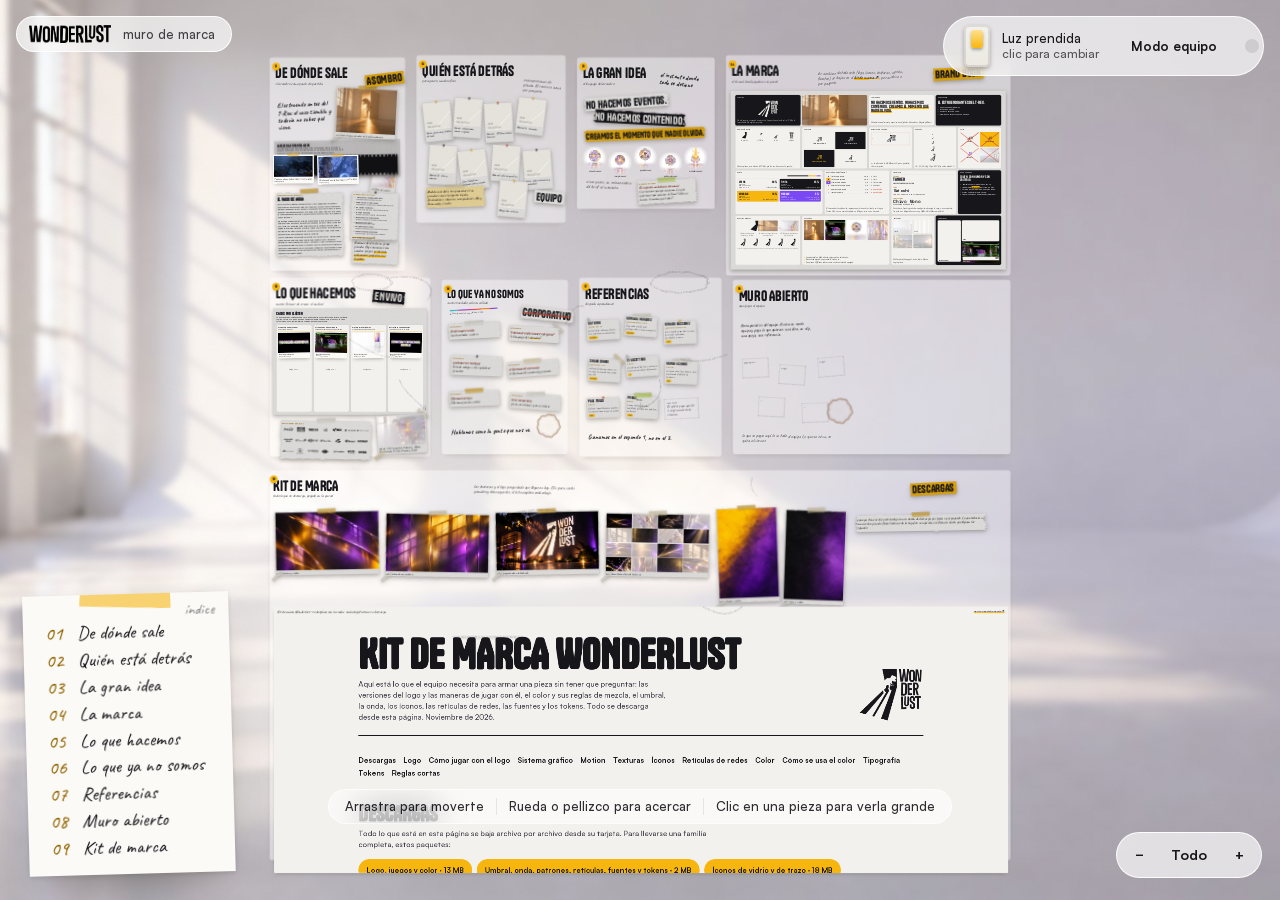
==== commit 9873cc87: "Muro: vista previa local y reintento de carga para archivos recién subidos Co-Authored-By: Claude Fa" ====
--- a/index.html
+++ b/index.html
@@ -922,14 +922,26 @@
   if(!ghToken) throw new Error('sin sesión');
   const isVid = file.type.startsWith('video'); let blob=file, ext=(file.name.split('.').pop()||'bin').toLowerCase();
   if(!isVid && file.type!=='image/gif' && file.type!=='image/svg+xml'){
-    try{ const bmp=await createImageBitmap(file); const M=1600; const k=Math.min(1, M/Math.max(bmp.width,bmp.height)); const c=document.createElement('canvas'); c.width=Math.round(bmp.width*k); c.height=Math.round(bmp.height*k); c.getContext('2d').drawImage(bmp,0,0,c.width,c.height); blob = await new Promise(r=>c.toBlob(r, file.type==='image/png' && bmp.width*bmp.height<4e6 ? 'image/png' : 'image/jpeg', 0.86)); ext = blob.type==='image/png' ? 'png' : 'jpg'; }catch(_){}
+    try{ const bmp=await createImageBitmap(file); const M=1600; const k=Math.min(1, M/Math.max(bmp.width,bmp.height)); const c=document.createElement('canvas'); c.width=Math.round(bmp.width*k); c.height=Math.round(bmp.height*k); c.getContext('2d').drawImage(bmp,0,0,c.width,c.height); blob = await new Promise(r=>c.toBlob(r, file.type==='image/png' && bmp.width*bmp.height<1.2e6 ? 'image/png' : 'image/jpeg', 0.86)); ext = blob.type==='image/png' ? 'png' : 'jpg'; }catch(_){}
   }
   if(blob.size > 45*1024*1024) throw new Error('el archivo pasa de 45 MB');
   const path = 'u/'+Date.now().toString(36)+Math.random().toString(36).slice(2,7)+'.'+ext;
   const content = await blobToB64(blob);
   await ghPutFile(path, content, `muro: ${ghUser||'equipo'} sube ${file.name}`);
+  try{ localBlobs.set(path, URL.createObjectURL(blob)); }catch(_){}
   return {id:path, url:path, sizeBytes:blob.size, contentType:blob.type};
 }
+const localBlobs = new Map();
+const RAW = 'https://raw.githubusercontent.com/'+GH.owner+'/'+GH.repo+'/'+GH.branch+'/';
+/* un archivo recién subido tarda uno o dos minutos en aparecer en Pages: mientras, se intenta por raw y se reintenta */
+document.addEventListener('error', ev=>{
+  const m=ev.target; if(!m || !(m.tagName==='IMG'||m.tagName==='VIDEO')) return;
+  const cur=m.getAttribute('src')||''; const rel=(m.dataset.orig || cur.replace(RAW,'')).split('?')[0];
+  if(!/^u\//.test(rel)) return;
+  m.dataset.orig=rel; const n=(+m.dataset.try||0)+1; if(n>40) return; m.dataset.try=n;
+  const alt = n%2 ? RAW+rel : rel+'?r='+Date.now();
+  setTimeout(()=>{ m.src=alt; if(m.tagName==='VIDEO') m.load(); }, n<=2 ? 1500 : 15000);
+}, true);
 let assetsApi = null;
 function ghEnable(){ assetsApi = ghToken ? {upload:ghUpload, delete:async()=>({deleted:false})} : null; capState.db=!!ghToken; capState.assets=!!ghToken; updateCapHud(); }
 /* aplicar lo que hay en el repo (lo de otros) sin pisar lo que este navegador está guardando */
@@ -1500,7 +1512,7 @@
   save(id,d){ const all=this.load(); all[id]=d; try{ localStorage.setItem(this.key,JSON.stringify(all)); }catch(_){} },
   remove(id){ const all=this.load(); delete all[id]; try{ localStorage.setItem(this.key,JSON.stringify(all)); }catch(_){} }
 };
-function colgadoSrc(d){ return d.src || d.asset || ''; }
+function colgadoSrc(d){ const p=d.src || d.asset || ''; return localBlobs.get(p) || p; }
 function upsertColgado(id,data){
   let rec = colgados.get(id);
   if(!rec){
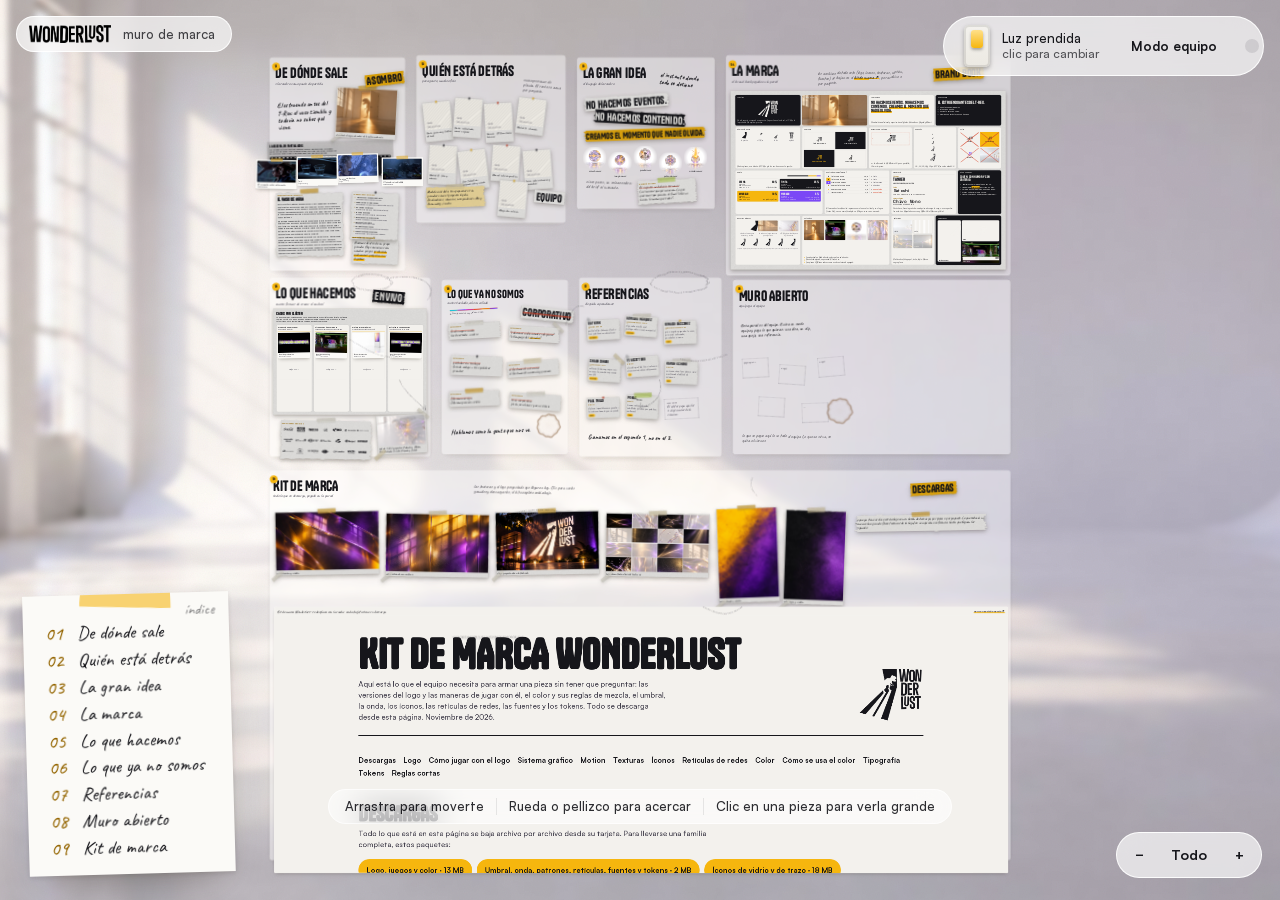
==== commit cf84870d: "Muro: versión para celular (scroll normal, barra compacta, índice plegable, kit aparte, post-it en e" ====
--- a/index.html
+++ b/index.html
@@ -378,6 +378,7 @@
 #brand{cursor:pointer;font:inherit;border:1px solid var(--ui-line);left:16px;top:16px;padding:8px 16px 8px 12px;display:flex;align-items:center;gap:12px}
 #brand img{height:18px;width:auto}
 #brand .s{font-family:var(--body);font-size:13px;color:var(--ui-text);opacity:.8}
+#navTab{display:none}
 #top{right:16px;top:16px;display:flex;align-items:center;gap:8px;padding:4px 4px 4px 12px}
 .switch{display:flex;align-items:center;gap:12px;cursor:pointer;user-select:none;background:transparent;border:0;color:inherit;font-family:var(--body);font-size:13px;padding:4px 8px;border-radius:999px}
 .switch .plate{width:26px;height:42px;border-radius:5px;background:linear-gradient(var(--crema),var(--gris-ph));box-shadow:inset 0 0 0 2px var(--hair),0 2px 4px var(--deco-sombra);position:relative}
@@ -536,56 +537,66 @@
 
 /* ---------- celular: capítulos apilados ---------- */
 @media (max-width:760px){
-  html,body{overflow-x:hidden}
-  body{overflow-y:auto}
-  #studio{overflow:hidden;inset:0}
-  #viewport{position:static;overflow:visible;cursor:default;touch-action:auto;padding:120px 0 120px}
+  /* en celular el muro deja de ser un lienzo y se lee como una página larga, capítulo por capítulo */
+  html,body{height:auto;overflow:visible;touch-action:auto;overscroll-behavior:auto;-webkit-text-size-adjust:100%}
+  #studio{position:fixed;inset:0;overflow:hidden}
+  #viewport{position:static;overflow:visible;cursor:default;touch-action:auto;padding:64px 0 96px}
   #wall{position:static;width:auto !important;height:auto !important;transform:none !important}
+  .ch{position:static;display:flex;flex-wrap:wrap;gap:16px 12px;padding:28px 14px 40px;align-items:flex-start;justify-content:center;scroll-margin-top:60px}
+  .ch .glass,.ch .arrow,.ch .obj,#strokes{display:none}
   .ch .glass{height:auto !important}
+  .ch .it{position:static !important;transform:rotate(calc(var(--r,0deg) * .3)) !important;max-width:100%;width:auto}
+  .ch .it img,.ch .it video{max-width:100%}
+  .ch .label{width:100%;white-space:normal;margin-bottom:4px;padding-top:14px}
+  .ch .label .k{left:-6px;top:-8px;width:42px;height:42px;font-size:19px}
+  .ch .label .t{font-size:clamp(34px,11vw,52px);line-height:.95;word-break:break-word}
+  .ch .label .s{font-size:22px}
+  .deco.tp.corner{right:-8px} .deco.tp.corner2{left:-8px}
   .colgado{position:static !important;transform:none !important;width:100% !important;max-width:420px}
   .sheet,.casos{max-width:100% !important;width:auto !important}
   .casos .chead{flex-direction:column}
   .casos .cols{grid-template-columns:1fr}
   .casos .cl{min-height:0}
-  .refcine .cases{grid-template-columns:1fr}
   .refcine .cases{grid-template-columns:repeat(2,minmax(0,1fr))}
-  .it.kitframe{width:100% !important}
-  .it.kitframe .fwrap{width:100%;height:75vh}
-  .it.kitframe iframe{width:100%;height:100%;transform:none}
-  .it.kitframe .fbar{font-size:22px;padding:12px 14px}
-  .it .idel,.it .idup{top:4px}
-  .ch{position:static;display:flex;flex-wrap:wrap;gap:18px 14px;padding:26px 16px 36px;align-items:flex-start;justify-content:center}
-  .ch .glass,.ch .arrow,.ch .obj,#strokes{display:none}
-  .ch .it{position:static !important;transform:rotate(calc(var(--r,0deg) * .35)) !important;max-width:100%}
-  .ch .label{width:100%;white-space:normal;margin-bottom:6px}
-  .deco.tp.corner{right:-8px} .deco.tp.corner2{left:-8px}
-  .ch .label{padding-top:16px}
-  .ch .label .k{left:-8px;top:-10px;width:48px;height:48px;font-size:22px}
-  .ch .label .t{font-size:64px}
-  .ch .label .s{font-size:26px}
-  .note{font-size:30px;max-width:100% !important} .note.big{font-size:40px}
-  .paper{max-width:100% !important;font-size:26px}
+  .note{font-size:24px;max-width:100% !important} .note.big{font-size:30px}
+  .paper{max-width:100% !important;font-size:21px}
   .anat .anat-grid,.bad .bgrid{grid-template-columns:repeat(2,minmax(0,1fr))}
-  .board{padding:14px}
+  .board{padding:12px}
   .bgrid12{grid-template-columns:1fr}
   .c2,.c3,.c4{grid-column:span 1}
-  .cell.img{min-height:220px}
-  .cut{font-size:48px}
+  .cell.img{min-height:200px}
+  .cut{font-size:40px}
   .frame{max-width:100% !important}
   .sticky{position:static !important;transform:rotate(-1deg) !important}
   .film{width:100% !important;height:auto !important;display:flex;flex-wrap:wrap;gap:8px;padding:12px;background:var(--negro-cine);border-radius:6px}
   .film img.strip{display:none}
   .film .fr{position:static !important;width:calc(50% - 4px) !important;height:auto !important;aspect-ratio:3/2}
   .film .fc{position:static !important;width:50%;color:var(--crema);font-size:18px;order:1}
-  #brand{left:12px;top:12px} #brand .s{display:none}
-  #nav{left:10px;bottom:12px;width:150px;padding:18px 10px 10px;gap:0}
-  #nav button{font-size:15px;padding:1px 4px}
+  /* el kit embebido no cabe en un celular: se abre aparte */
+  .it.kitframe{width:100% !important}
+  .it.kitframe .fwrap{display:none}
+  .it.kitframe .fbar{font-size:20px;padding:16px 14px;justify-content:center;text-align:center}
+  .it .idel,.it .idup{top:4px}
+  /* barra superior compacta: logo a la izquierda, luz y modo equipo a la derecha */
+  #brand{left:10px;top:10px;padding:6px 10px;gap:0} #brand .s{display:none} #brand .mark{height:16px}
+  #top{right:10px;top:10px;padding:3px 3px 3px 6px;gap:4px}
+  .switch{gap:0;padding:4px} .switch .lbl{display:none}
+  #teamBtn{font-size:12px;padding:7px 10px}
+  #hint,#zoom{display:none}
+  /* el índice se guarda detrás de una pestaña abajo a la derecha */
+  #nav{display:none;left:auto;right:12px;bottom:66px;width:210px;padding:24px 10px 10px;gap:0;max-height:60vh;overflow:auto}
+  #nav.open{display:flex}
+  #nav button{font-size:16px;padding:3px 4px}
   #nav::after{font-size:12px}
   #nav::before{width:60px;height:18px;top:-8px}
-  #top{right:12px;top:12px}
-  #hint{display:none}
-  #nav{bottom:14px;left:12px;width:200px;padding-top:26px}
-  #zoom{display:none}
+  #navTab{display:inline-flex;position:fixed;right:12px;bottom:14px;z-index:var(--z-hud);font-family:var(--hand);font-size:19px;padding:8px 16px;cursor:pointer;color:inherit}
+  #navTab.open{background:var(--gold)}
+  #team{left:10px;right:10px;bottom:10px;flex-wrap:wrap;gap:6px;padding:6px 8px;justify-content:center}
+  #team .who{font-size:11px;width:100%;text-align:center}
+  #team .btn{font-size:12px;padding:7px 10px}
+  #lightbox .card{width:96vw;max-height:92vh;padding:10px 10px 18px}
+  #lightbox .lb-note{font-size:28px} #lightbox .lb-cap{font-size:24px}
+  .modal .card{width:94vw;padding:20px 16px}
 }
 @media (prefers-reduced-motion:reduce){ *{transition:none !important;animation:none !important} }
 </style>
@@ -609,6 +620,7 @@
 </div>
 
 <div id="nav" aria-label="Capítulos del muro"></div>
+<button type="button" class="hud" id="navTab" aria-controls="nav" aria-expanded="false">índice</button>
 <div id="stripe"></div>
 <div class="hud" id="zoom">
   <button type="button" id="zoomOut" aria-label="Alejar">−</button>
@@ -1255,7 +1267,9 @@
   }
   anim=requestAnimationFrame(step);
 }
+document.getElementById('navTab').addEventListener('click', ()=>{ const n=document.getElementById('nav'), t=document.getElementById('navTab'); const o=!n.classList.contains('open'); n.classList.toggle('open',o); t.classList.toggle('open',o); t.setAttribute('aria-expanded', o?'true':'false'); });
 function goChapter(i){
+  if(isStack()){ document.getElementById('nav').classList.remove('open'); document.getElementById('navTab').classList.remove('open'); }
   const c = CH[i]; const vw=vp.clientWidth, vh=vp.clientHeight;
   const ns = clampScale(Math.min(vw/(c.w+120), vh/(c.h+120)));
   const nx = vw/2 - (c.x + c.w/2)*ns, ny = vh/2 - (c.y + c.h/2)*ns;
@@ -1388,7 +1402,14 @@
 
 let placing=false;
 function togglePlacing(v){ placing = v===undefined ? !placing : v; vp.classList.toggle('placing',placing); document.getElementById('placeBtn').textContent = placing?'Toca el muro…':'Pegar post-it'; }
-document.getElementById('placeBtn').addEventListener('click',()=>togglePlacing());
+document.getElementById('placeBtn').addEventListener('click',()=>{
+  if(isStack()){ /* en celular no hay dónde "tocar el muro": el post-it cae en el capítulo que se está viendo */
+    placeSticky(innerWidth/2, innerHeight/2);
+    const all=[...stickies.values()]; const last=all[all.length-1]; if(last){ last.el.scrollIntoView({behavior:'smooth',block:'center'}); setTimeout(()=>{ const t=last.el.querySelector('textarea'); if(t) t.focus(); }, 500); }
+    return;
+  }
+  togglePlacing();
+});
 
 const stickies = new Map();
 let store = null;
@@ -1397,7 +1418,11 @@
 function uid(){ return 'p'+Date.now().toString(36)+Math.random().toString(36).slice(2,7); }
 
 function placeSticky(cx,cy){
-  const p = wallPoint(cx,cy);
+  let p = wallPoint(cx,cy);
+  if(isStack()){ /* en celular el post-it cae en el capítulo que se tocó */
+    let i=-1, best=1e9; chEls.forEach((g,j)=>{ const r=g.getBoundingClientRect(); const d = cy<r.top ? r.top-cy : cy>r.bottom ? cy-r.bottom : 0; if(d<best){ best=d; i=j; } }); const c = CH[Math.max(0,i)];
+    p = { x: c.x + 140 + Math.random()*60, y: c.y + 260 + Math.random()*40 };
+  }
   const data = { x:Math.round(p.x-115), y:Math.round(p.y-80), text:'', color:(()=>{ const v=parseInt(localStorage.getItem('wl_sticky_color')); return isNaN(v)?0:v; })(), r:(Math.random()*8-4).toFixed(1), who:teamName, ts:Date.now() };
   const id = uid(); upsertSticky(id,data,true); persist(id,data); togglePlacing(false);
 }
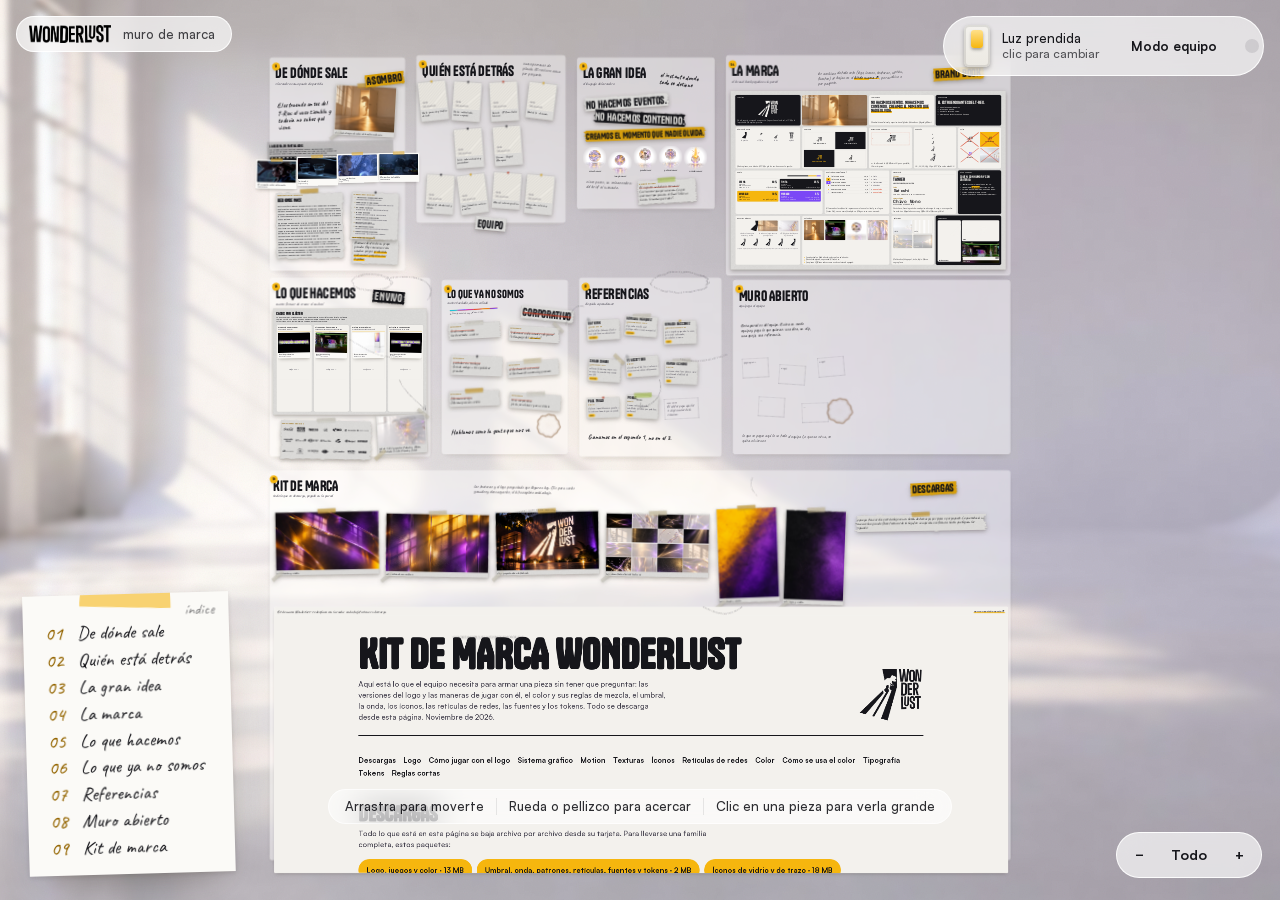
==== commit e26174ff: "Muro: los mandos de edición solo en la pieza activa; Esc o clic en el vacío la sueltan Co-Authored-B" ====
--- a/index.html
+++ b/index.html
@@ -348,27 +348,27 @@
 .sticky.c0{background:var(--papel-amarillo)}.sticky.c1{background:var(--blanco)}.sticky.c2{background:var(--papel-lima)}.sticky.c3{background:var(--tinta);color:var(--crema)}.sticky.c4{background:var(--morado);color:var(--crema)}
 .sticky.c3 .who,.sticky.c4 .who{color:var(--crema);opacity:.7}
 .sticky .colors{position:absolute;right:10px;bottom:8px;display:none;gap:5px}
-body.team .sticky .colors{display:flex}
+body.team .sticky.sel .colors{display:flex}
 .sticky .colors i{width:16px;height:16px;border-radius:50%;border:1px solid var(--hair);cursor:pointer;display:block}
 .sticky .colors i.k0{background:var(--papel-amarillo)}.sticky .colors i.k1{background:var(--blanco)}.sticky .colors i.k2{background:var(--papel-lima)}.sticky .colors i.k3{background:var(--tinta)}.sticky .colors i.k4{background:var(--morado)}
 .sticky .colors i.on{outline:2px solid var(--gold);outline-offset:1px}
 /* edición en modo equipo: cualquier texto se corrige y cualquier pieza se quita */
 .it>.ed{display:block}
 body.team [data-edit]{outline:1px dashed transparent;outline-offset:4px;border-radius:4px}
-body.team [data-edit]:hover{outline-color:var(--gold)}
+body.team .sel [data-edit]:hover{outline-color:var(--gold)}
 body.team [data-edit]:focus{outline:2px solid var(--gold);background:var(--blanco)}
 .it .idup{position:absolute;right:20px;top:-10px;display:none;border:0;border-radius:999px;width:26px;height:26px;background:var(--blanco);color:var(--tinta);cursor:pointer;font-size:14px;line-height:26px;text-align:center;z-index:4;box-shadow:var(--shadow)}
-body.team .it .idup{display:block}
-.it.sel{outline:2px solid var(--gold);outline-offset:6px}
+body.team .it.sel .idup{display:block}
+.it.sel,.sticky.sel,.colgado.sel{outline:2px solid var(--gold);outline-offset:6px}
 .it .idel{position:absolute;right:-10px;top:-10px;display:none;border:0;border-radius:999px;width:26px;height:26px;background:var(--tinta);color:var(--crema);cursor:pointer;font-size:15px;line-height:26px;text-align:center;z-index:4;box-shadow:var(--shadow)}
-body.team .it .idel{display:block}
+body.team .it.sel .idel{display:block}
 .it.hidden{display:none}
 .sticky::before{content:"";position:absolute;top:-10px;left:50%;width:90px;height:24px;transform:translateX(-50%) rotate(-2deg);background:var(--tape)}
 .sticky textarea{width:100%;min-height:110px;border:0;background:transparent;font:inherit;color:inherit;resize:none;outline:none;padding:0}
 .sticky .who{position:absolute;left:16px;bottom:8px;font-family:var(--body);font-size:13px;color:var(--soft)}
 .sticky .del{position:absolute;right:8px;top:4px;border:0;background:transparent;font-size:20px;cursor:pointer;opacity:.5;display:none;line-height:1;color:inherit}
-body.team .sticky{cursor:move}
-body.team .sticky .del{display:block}
+body.team .sticky.sel{cursor:move}
+body.team .sticky.sel .del{display:block}
 body:not(.team) .sticky textarea{pointer-events:none}
 .sticky.ghost{border:2px dashed var(--ink-soft);background:transparent;color:var(--ink-soft);box-shadow:none;pointer-events:none}
 .sticky.ghost::before{display:none}
@@ -424,7 +424,7 @@
 .casos .chead h3{font-family:var(--display);font-size:34px;line-height:1;margin:0 0 6px;text-transform:uppercase;letter-spacing:0}
 .casos .chead p{margin:0;max-width:62ch;line-height:1.4;color:var(--paper-ink)}
 .casos .cadd{display:none;background:var(--tinta);color:var(--crema);white-space:nowrap}
-body.team .casos .cadd{display:inline-block}
+body.team .it.sel .casos .cadd{display:inline-block}
 .casos .cols{display:grid;grid-template-columns:repeat(4,minmax(0,1fr));gap:14px}
 .casos .cl{background:var(--crema);border:1px solid var(--hair);border-radius:14px;padding:12px;display:flex;flex-direction:column;gap:10px;min-height:760px}
 .casos .cl header b{display:block;font-size:15px;line-height:1.15}
@@ -439,7 +439,7 @@
 .casos .case .t span{display:block;font-size:11.5px;color:var(--soft);margin-top:2px}
 .casos .case .t a{color:var(--gold-ink);font-weight:700;text-decoration:none}
 .casos .case .del{position:absolute;top:6px;right:6px;display:none;border:0;border-radius:999px;width:24px;height:24px;background:var(--tinta);color:var(--crema);cursor:pointer;font-size:13px;line-height:24px;text-align:center}
-body.team .casos .case .del{display:block}
+body.team .it.sel .casos .case .del{display:block}
 .casos .empty{font-family:var(--hand);font-size:20px;color:var(--soft);padding:14px 6px}
 .casos .ghostcase{border:2px dashed var(--hair);border-radius:10px;aspect-ratio:16/10;display:grid;place-items:center;font-family:var(--hand);font-size:20px;color:var(--soft)}
 body.team #nav{bottom:92px}
@@ -467,12 +467,12 @@
 .colgado .cap:read-only{pointer-events:none}
 .colgado .who{font-family:var(--body);font-size:12px;color:var(--soft);padding:0 2px}
 .colgado .del{position:absolute;right:6px;top:6px;display:none;border:0;border-radius:999px;width:26px;height:26px;background:var(--tinta);color:var(--crema);cursor:pointer;font-size:15px;line-height:26px;text-align:center;z-index:2}
-body.team .colgado{cursor:grab}
-body.team .colgado .del{display:block}
+body.team .colgado.sel{cursor:grab}
+body.team .colgado.sel .del{display:block}
 body.team .colgado .cap:focus{background:var(--crema)}
 /* quitar en dos toques (los diálogos del navegador no funcionan dentro del muro) */
 .del.arm{width:auto !important;padding:0 10px;font-family:var(--body);font-size:12px;font-weight:700;background:var(--gold) !important;color:var(--tinta) !important;white-space:nowrap}
-body.team .it{cursor:grab}
+body.team .it.sel{cursor:grab}
 body.team .it.moving{cursor:grabbing;transition:none}
 #resetBtn{display:none}
 body.team #resetBtn{display:inline-block}
@@ -1092,6 +1092,8 @@
   root.querySelectorAll('*').forEach(n=>{ [...n.attributes].forEach(a=>{ if(/^on/i.test(a.name) || (/^(href|src|xlink:href)$/i.test(a.name) && /^\s*javascript:/i.test(a.value))) n.removeAttribute(a.name); }); });
   return root.innerHTML;
 }
+function clearSel(){ document.querySelectorAll('.it.sel,.sticky.sel,.colgado.sel').forEach(x=>x.classList.remove('sel')); selected=null; const a=document.activeElement; if(a && a!==document.body && a.closest('#wall')){ if(a.isContentEditable) a.contentEditable='false'; a.blur(); } if(typeof placing!=='undefined' && placing) togglePlacing(false); }
+function selectEl(e){ document.querySelectorAll('.it.sel,.sticky.sel,.colgado.sel').forEach(x=>{ if(x!==e) x.classList.remove('sel'); }); e.classList.add('sel'); }
 function editTarget(e){ return e.matches('[data-editbox]') ? e : e.querySelector('[data-editbox]'); }
 function markRegions(box){ const cells=box.querySelectorAll('.cell'); if(cells.length){ cells.forEach(c=>{ c.dataset.edit='1'; c.tabIndex=0; }); box.removeAttribute('data-edit'); box.tabIndex=-1; } else { box.dataset.edit='1'; box.tabIndex=0; } }
 function applyLayout(k, d){
@@ -1112,12 +1114,13 @@
       box.dataset.editbox='1'; markRegions(box); box.dataset.orig=box.innerHTML; box.spellcheck=false;
       box.addEventListener('focusin',ev=>{ const r=ev.target.closest('[data-edit]'); if(r && document.body.classList.contains('team')) r.contentEditable='true'; });
       box.addEventListener('focusout',ev=>{ const r=ev.target.closest('[data-edit]'); if(!r) return; r.contentEditable='false'; if(box.innerHTML!==box.dataset.orig || (it.ov&&it.ov.html!=null)) saveItem(it); });
-      box.addEventListener('keydown',ev=>{ if(ev.key==='Escape') ev.target.blur(); ev.stopPropagation(); });
+      box.addEventListener('keydown',ev=>{ if(ev.key==='Escape'){ ev.target.blur(); clearSel(); } ev.stopPropagation(); });
     }
   }
   if(!e.querySelector('.casos')){ const dup = el('button','idup','⧉'); dup.type='button'; dup.title='duplicar (también cmd/ctrl C y V)'; e.appendChild(dup);
     dup.addEventListener('click',ev=>{ ev.stopPropagation(); if(!document.body.classList.contains('team')) return; duplicateItem(it, it.x+50, it.y+50); }); }
-  e.addEventListener('pointerdown',ev=>{ if(document.body.classList.contains('team')){ document.querySelectorAll('.it.sel').forEach(x=>x.classList.remove('sel')); e.classList.add('sel'); selected={kind:'item',it}; } },true);
+  let wasSel=false;
+  e.addEventListener('pointerdown',ev=>{ if(document.body.classList.contains('team')){ wasSel=e.classList.contains('sel'); selectEl(e); selected={kind:'item',it}; } },true);
   const del = el('button','idel','×'); del.type='button'; del.title='quitar del muro'; e.appendChild(del);
   armDelete(del, ()=>{
     if(it.copy){ e.remove(); itemEls.delete(it.k); const ix=ITEMS.indexOf(it); if(ix>=0) ITEMS.splice(ix,1); if(copiasStore) copiasStore.remove(it.k); if(layoutStore) layoutStore.remove(it.k); relayout(); return; }
@@ -1134,7 +1137,7 @@
   function end(){ if(!ds) return; ds=null; e.classList.remove('moving'); if(dm>2){ saveItem(it); relayout(); } }
   e.addEventListener('pointerup',end); e.addEventListener('pointercancel',end);
   e.addEventListener('click',ev=>{ if(dm>6){ ev.stopPropagation(); ev.preventDefault(); dm=0; return; }
-    if(document.body.classList.contains('team')){ const src=(lastDown && e.contains(lastDown)) ? lastDown : ev.target; lastDown=null; if(src.closest('button,a,input,select,textarea,video,.cases')) return; ev.stopPropagation(); const t=src.closest('[data-edit]') || (editTarget(e) && editTarget(e).matches('[data-edit]') ? editTarget(e) : null); if(t && t.contentEditable!=='true'){ t.contentEditable='true'; t.focus(); } } },true);
+    if(document.body.classList.contains('team')){ const src=(lastDown && e.contains(lastDown)) ? lastDown : ev.target; lastDown=null; if(src.closest('button,a,input,select,textarea,video,.cases')) return; ev.stopPropagation(); if(!wasSel) return; /* el primer clic solo activa la pieza; el segundo edita */ const t=src.closest('[data-edit]') || (editTarget(e) && editTarget(e).matches('[data-edit]') ? editTarget(e) : null); if(t && t.contentEditable!=='true'){ t.contentEditable='true'; t.focus(); } } },true);
 }
 /* ---- copias: piezas duplicadas por el equipo ---- */
 let selected=null, clip=null, copiasStore=null, lastMouse={x:innerWidth/2,y:innerHeight/2};
@@ -1323,7 +1326,7 @@
 
 vp.addEventListener('click', e=>{
   if(moved>6) return;
-  if(!e.target.closest('.it,.sticky,.colgado')){ document.querySelectorAll('.it.sel').forEach(x=>x.classList.remove('sel')); selected=null; }
+  if(!e.target.closest('.it,.sticky,.colgado')) clearSel();
   if(placing){ placeSticky(e.clientX,e.clientY); return; }
   const t = e.target.closest('.it.clickable'); if(!t||!t.dataset.lb) return;
   openLightbox(JSON.parse(t.dataset.lb));
@@ -1337,7 +1340,7 @@
 window.addEventListener('resize', ()=>{ if(!isStack()) apply(); });
 window.addEventListener('keydown', e=>{
   if(e.target.matches('input,textarea')) return;
-  if(e.key==='Escape'){ closeModals(); if(placing) togglePlacing(false); }
+  if(e.key==='Escape'){ closeModals(); clearSel(); }
   if(e.key==='+'||e.key==='=') zoomAt(1.3, vp.clientWidth/2, vp.clientHeight/2);
   if(e.key==='-') zoomAt(1/1.3, vp.clientWidth/2, vp.clientHeight/2);
   if(/^[1-9]$/.test(e.key)) goChapter(+e.key-1);
@@ -1436,7 +1439,7 @@
     let h; ta.addEventListener('input',()=>{ rec.data.text=ta.value; clearTimeout(h); h=setTimeout(()=>persist(id,rec.data),600); });
     e.querySelector('.del').addEventListener('click',()=>{ if(!document.body.classList.contains('team')) return; e.remove(); stickies.delete(id); if(store) store.remove(id); });
     let ds=null;
-    e.addEventListener('pointerdown',ev=>{ if(!document.body.classList.contains('team')) return; document.querySelectorAll('.it.sel').forEach(x=>x.classList.remove('sel')); selected={kind:'sticky',data:rec.data}; if(ev.target.matches('textarea,button,i')) return; ds={x:ev.clientX,y:ev.clientY,ox:rec.data.x,oy:rec.data.y}; e.setPointerCapture(ev.pointerId); ev.stopPropagation(); });
+    e.addEventListener('pointerdown',ev=>{ if(!document.body.classList.contains('team')) return; selectEl(e); selected={kind:'sticky',data:rec.data}; if(ev.target.matches('textarea,button,i')) return; ds={x:ev.clientX,y:ev.clientY,ox:rec.data.x,oy:rec.data.y}; e.setPointerCapture(ev.pointerId); ev.stopPropagation(); });
     e.addEventListener('pointermove',ev=>{ if(!ds) return; rec.data.x=Math.round(ds.ox+(ev.clientX-ds.x)/s); rec.data.y=Math.round(ds.oy+(ev.clientY-ds.y)/s); e.style.left=rec.data.x+'px'; e.style.top=rec.data.y+'px'; });
     e.addEventListener('pointerup',()=>{ if(!ds) return; ds=null; persist(id,rec.data); });
     rec={data,el:e}; stickies.set(id,rec);
@@ -1550,7 +1553,7 @@
       if(rec.data.asset && assetsApi){ try{ await assetsApi.delete(rec.data.asset); }catch(_){} }
     });
     let ds=null, dm=0;
-    e.addEventListener('pointerdown',ev=>{ if(!document.body.classList.contains('team')) return; document.querySelectorAll('.it.sel').forEach(x=>x.classList.remove('sel')); selected={kind:'colgado',data:rec.data}; if(ev.target.matches('input,button')) return; ds={x:ev.clientX,y:ev.clientY,ox:rec.data.x,oy:rec.data.y}; dm=0; e.setPointerCapture(ev.pointerId); ev.stopPropagation(); });
+    e.addEventListener('pointerdown',ev=>{ if(!document.body.classList.contains('team')) return; selectEl(e); selected={kind:'colgado',data:rec.data}; if(ev.target.matches('input,button')) return; ds={x:ev.clientX,y:ev.clientY,ox:rec.data.x,oy:rec.data.y}; dm=0; e.setPointerCapture(ev.pointerId); ev.stopPropagation(); });
     e.addEventListener('pointermove',ev=>{ if(!ds) return; dm=Math.max(dm,Math.abs(ev.clientX-ds.x)+Math.abs(ev.clientY-ds.y)); rec.data.x=Math.round(ds.ox+(ev.clientX-ds.x)/s); rec.data.y=Math.round(ds.oy+(ev.clientY-ds.y)/s); e.style.left=rec.data.x+'px'; e.style.top=rec.data.y+'px'; });
     e.addEventListener('pointerup',()=>{ if(!ds) return; ds=null; if(colgadosStore) colgadosStore.save(id,rec.data); const parent = chEls[chapterFor(rec.data.x,rec.data.y)]; if(e.parentNode!==parent) parent.appendChild(e); relayout(); });
     e.addEventListener('click',ev=>{ if(document.body.classList.contains('team')||dm>6) return; if(ev.target.matches('input,button')) return; ev.stopPropagation(); openLightbox({kind:'media',cap:rec.data.cap||'',meta:rec.data.who?('colgó '+rec.data.who):'',src:colgadoSrc(rec.data),poster:'',video:rec.data.kind==='video'}); });
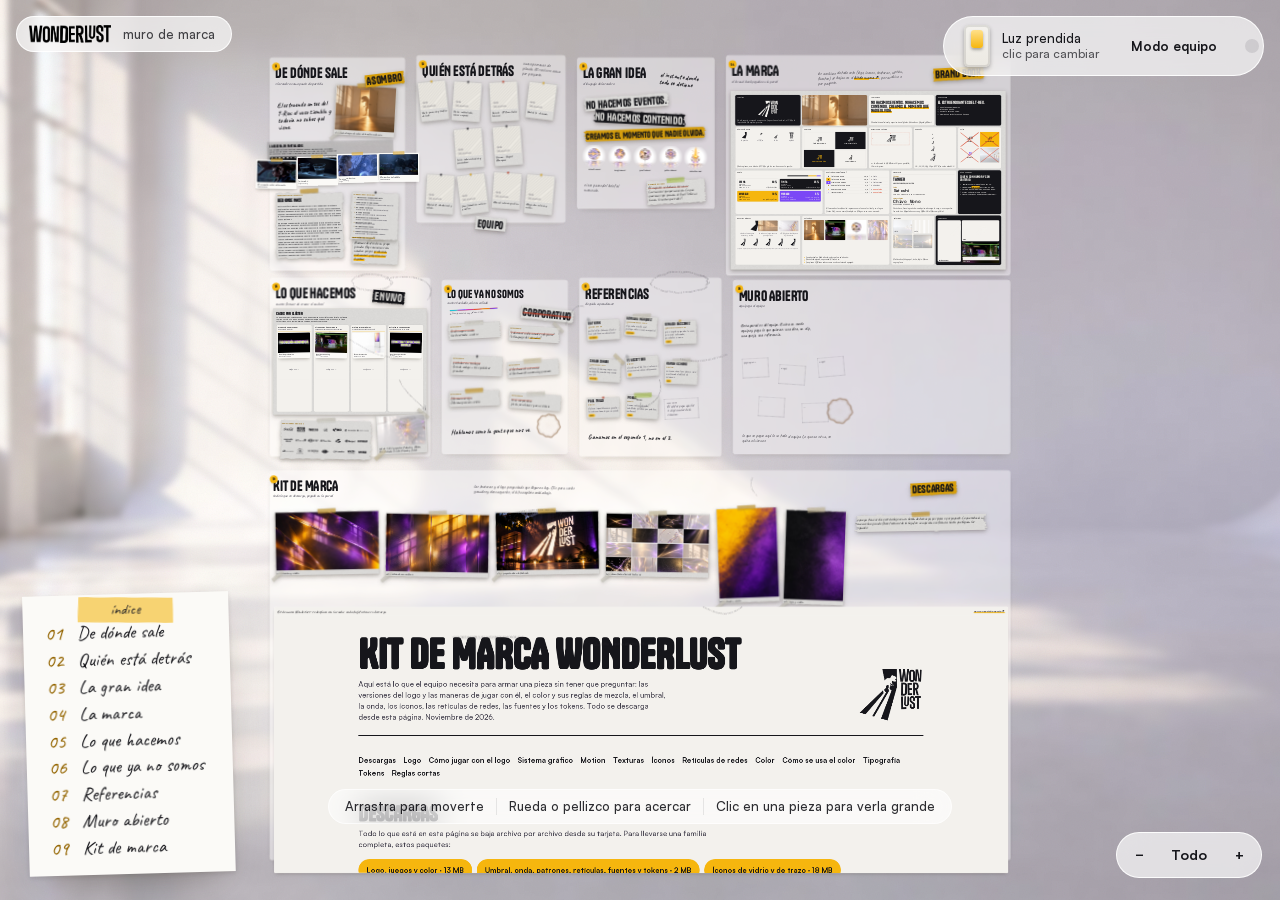
==== commit 3abb6aca: "Muro: el índice se recoge con un clic en la cinta y queda solo la cinta pegada Co-Authored-By: Claud" ====
--- a/index.html
+++ b/index.html
@@ -388,16 +388,21 @@
 .switch .lbl small{opacity:.7;font-size:12px}
 .btn{border:0;background:transparent;color:inherit;padding:8px 16px;border-radius:999px;font-family:var(--body);font-size:13px;font-weight:700;cursor:pointer;transition:background .3s var(--ease),transform .15s var(--ease)}
 .btn:hover,.switch:hover{background:var(--ui-hover)}
-.btn:active,.switch:active,#nav button:active,#zoom button:active{transform:scale(.96)}
+.btn:active,.switch:active,#nav button:not(.navtape):active,#zoom button:active{transform:scale(.96)}
 .btn.primary{background:var(--gold);color:var(--tinta)}
 .btn.primary:hover{background:var(--gold-hover)}
 #nav{position:fixed;z-index:var(--z-hud);left:22px;bottom:26px;width:206px;padding:26px 16px 14px;background:var(--blanco);color:var(--tinta);box-shadow:var(--shadow);transform:rotate(-1.6deg);transform-origin:50% 0;display:flex;flex-direction:column;gap:2px;font-family:var(--hand);max-height:calc(100vh - 120px);overflow:auto}
-#nav::before{content:"";position:absolute;left:50%;top:-12px;width:92px;height:26px;transform:translateX(-50%) rotate(2deg);background:var(--tape-gold);opacity:.95;clip-path:polygon(2% 0,98% 4%,100% 100%,0 96%)}
-#nav::after{content:"índice";position:absolute;right:14px;top:8px;font-size:15px;opacity:.55}
-#nav button{border:0;background:transparent;color:inherit;padding:2px 6px;text-align:left;font-family:var(--hand);font-size:19px;line-height:1.1;white-space:nowrap;cursor:pointer;display:flex;gap:10px;align-items:baseline;border-radius:4px;transition:transform .15s var(--ease)}
-#nav button b{font-weight:500;color:var(--gold-ink);font-variant-numeric:tabular-nums;min-width:22px}
-#nav button:hover{transform:translateX(3px)}
-#nav button.on{background:linear-gradient(transparent 55%,var(--gold) 55%,var(--gold) 92%,transparent 92%)}
+/* la cinta del índice es un botón: con un clic la nota se recoge y queda solo la cinta pegada */
+#nav .navtape{display:block;position:absolute;left:50%;top:3px;width:96px;height:26px;transform:translateX(-50%) rotate(1.5deg);background:var(--tape-gold);opacity:.95;clip-path:polygon(1% 0,99% 3%,100% 100%,0 97%);border:0;padding:0;margin:0;cursor:pointer;font-family:var(--hand);font-size:15px;line-height:26px;color:var(--tinta);text-align:center}
+#nav .navtape:hover{opacity:1}
+#nav .navtape:focus-visible{outline:2px solid var(--tinta);outline-offset:2px}
+#nav.min{width:120px;height:0;padding:0;background:transparent;box-shadow:none;overflow:visible;transform:none;gap:0}
+#nav.min button:not(.navtape){display:none}
+#nav.min .navtape{top:auto;bottom:0;left:0;transform:rotate(-2deg);width:124px;height:34px;line-height:34px;font-size:18px;padding-left:4px}
+#nav button:not(.navtape){border:0;background:transparent;color:inherit;padding:2px 6px;text-align:left;font-family:var(--hand);font-size:19px;line-height:1.1;white-space:nowrap;cursor:pointer;display:flex;gap:10px;align-items:baseline;border-radius:4px;transition:transform .15s var(--ease)}
+#nav button:not(.navtape) b{font-weight:500;color:var(--gold-ink);font-variant-numeric:tabular-nums;min-width:22px}
+#nav button:not(.navtape):hover{transform:translateX(3px)}
+#nav button:not(.navtape).on{background:linear-gradient(transparent 55%,var(--gold) 55%,var(--gold) 92%,transparent 92%)}
 html[data-theme="off"] #nav{background-color:var(--papel-amarillo)}
 
 
@@ -586,9 +591,8 @@
   /* el índice se guarda detrás de una pestaña abajo a la derecha */
   #nav{display:none;left:auto;right:12px;bottom:66px;width:210px;padding:24px 10px 10px;gap:0;max-height:60vh;overflow:auto}
   #nav.open{display:flex}
-  #nav button{font-size:16px;padding:3px 4px}
-  #nav::after{font-size:12px}
-  #nav::before{width:60px;height:18px;top:-8px}
+  #nav.min{width:210px;height:auto;padding:24px 10px 10px;background:var(--blanco);box-shadow:var(--shadow)} #nav.min button:not(.navtape){display:flex} #nav.min .navtape{top:3px;bottom:auto;left:50%;transform:translateX(-50%) rotate(1.5deg);width:96px;height:26px;line-height:26px;font-size:15px;padding-left:0}
+  #nav button:not(.navtape){font-size:16px;padding:3px 4px}
   #navTab{display:inline-flex;position:fixed;right:12px;bottom:14px;z-index:var(--z-hud);font-family:var(--hand);font-size:19px;padding:8px 16px;cursor:pointer;color:inherit}
   #navTab.open{background:var(--gold)}
   #team{left:10px;right:10px;bottom:10px;flex-wrap:wrap;gap:6px;padding:6px 8px;justify-content:center}
@@ -619,7 +623,7 @@
   <button type="button" id="diagDot" aria-label="Estado de la conexión" title="Solo lectura"></button>
 </div>
 
-<div id="nav" aria-label="Capítulos del muro"></div>
+<div id="nav" aria-label="Capítulos del muro"><button type="button" class="navtape" id="navFold" title="Recoger o abrir el índice" aria-expanded="true">índice</button></div>
 <button type="button" class="hud" id="navTab" aria-controls="nav" aria-expanded="false">índice</button>
 <div id="stripe"></div>
 <div class="hud" id="zoom">
@@ -1270,6 +1274,11 @@
   }
   anim=requestAnimationFrame(step);
 }
+(function(){ const n=document.getElementById('nav'), f=document.getElementById('navFold');
+  function setMin(m){ n.classList.toggle('min',m); f.setAttribute('aria-expanded', m?'false':'true'); try{ localStorage.setItem('wl_nav_min', m?'1':'0'); }catch(_){} }
+  f.addEventListener('click', ()=>{ if(isStack()){ n.classList.remove('open'); document.getElementById('navTab').classList.remove('open'); return; } setMin(!n.classList.contains('min')); });
+  try{ if(localStorage.getItem('wl_nav_min')==='1' && !isStack()) setMin(true); }catch(_){}
+})();
 document.getElementById('navTab').addEventListener('click', ()=>{ const n=document.getElementById('nav'), t=document.getElementById('navTab'); const o=!n.classList.contains('open'); n.classList.toggle('open',o); t.classList.toggle('open',o); t.setAttribute('aria-expanded', o?'true':'false'); });
 function goChapter(i){
   if(isStack()){ document.getElementById('nav').classList.remove('open'); document.getElementById('navTab').classList.remove('open'); }
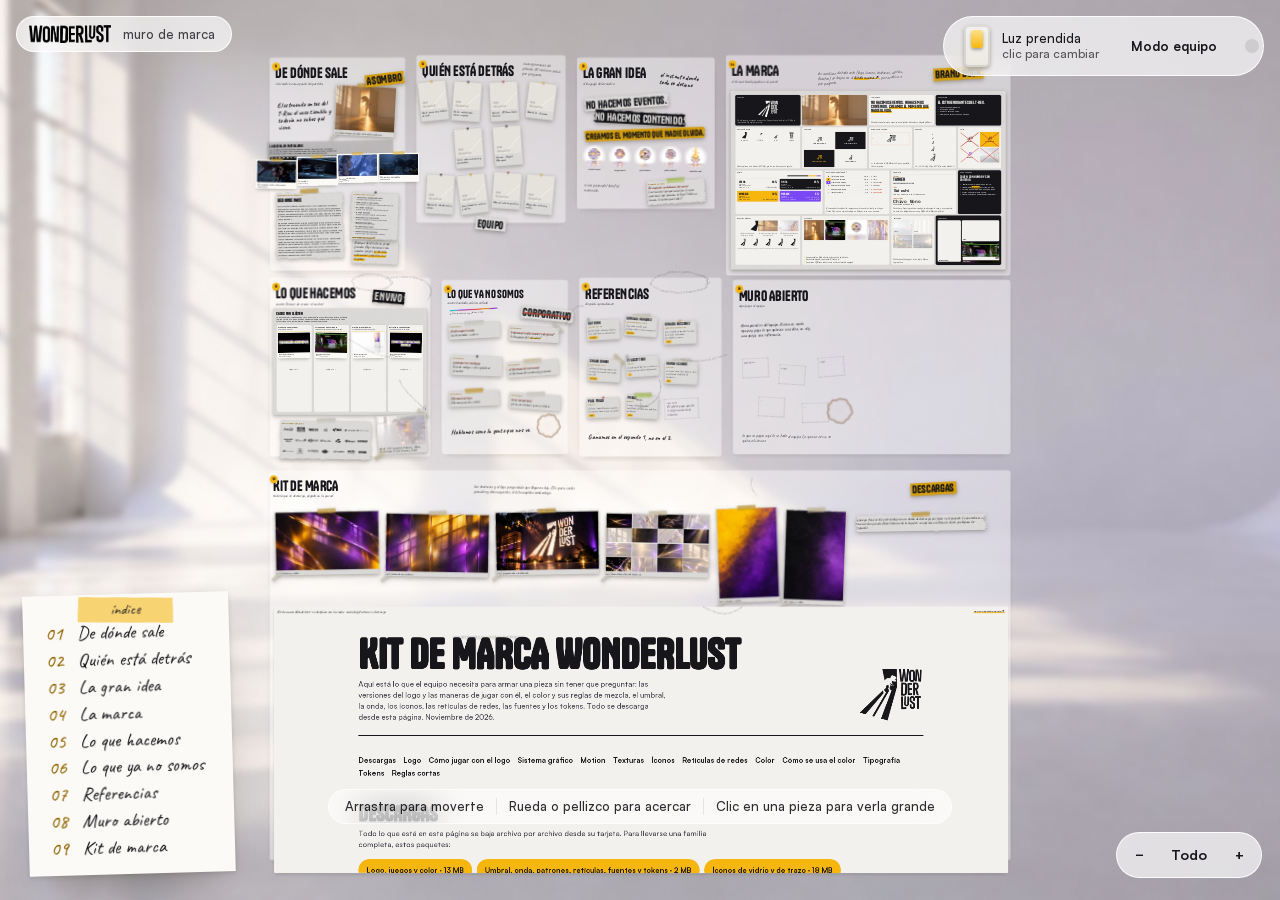
==== commit 41f08eb2: "Muro: el índice marca el capítulo correcto; Esc cierra diálogos desde un campo Co-Authored-By: Claud" ====
--- a/index.html
+++ b/index.html
@@ -1287,7 +1287,7 @@
   const nx = vw/2 - (c.x + c.w/2)*ns, ny = vh/2 - (c.y + c.h/2)*ns;
   if(isStack()){ chEls[i].scrollIntoView({behavior:'smooth',block:'start'}); }
   else animateTo(nx,ny,ns);
-  document.querySelectorAll('#nav button').forEach((b,j)=>b.classList.toggle('on',j===i));
+  document.querySelectorAll('#nav button:not(.navtape)').forEach((b,j)=>b.classList.toggle('on',j===i));
   document.getElementById('stripe').style.setProperty('--p',((i+1)/CH.length*100)+'%');
 }
 
@@ -1345,11 +1345,11 @@
 CH.forEach((c,i)=>{ const b=el('button','',`<b>${c.n}</b>${esc(c.t)}`); b.type='button'; b.addEventListener('click',()=>goChapter(i)); nav.appendChild(b); });
 document.getElementById('zoomIn').onclick = ()=>zoomAt(1.35, vp.clientWidth/2, vp.clientHeight/2);
 document.getElementById('zoomOut').onclick = ()=>zoomAt(1/1.35, vp.clientWidth/2, vp.clientHeight/2);
-document.getElementById('zoomFit').onclick = ()=>{ fitAll(true); document.querySelectorAll('#nav button').forEach(b=>b.classList.remove('on')); document.getElementById('stripe').style.setProperty('--p','0%'); };
+document.getElementById('zoomFit').onclick = ()=>{ fitAll(true); document.querySelectorAll('#nav button:not(.navtape)').forEach(b=>b.classList.remove('on')); document.getElementById('stripe').style.setProperty('--p','0%'); };
 window.addEventListener('resize', ()=>{ if(!isStack()) apply(); });
 window.addEventListener('keydown', e=>{
+  if(e.key==='Escape'){ closeModals(); clearSel(); if(e.target.matches('input,textarea')) e.target.blur(); return; }
   if(e.target.matches('input,textarea')) return;
-  if(e.key==='Escape'){ closeModals(); clearSel(); }
   if(e.key==='+'||e.key==='=') zoomAt(1.3, vp.clientWidth/2, vp.clientHeight/2);
   if(e.key==='-') zoomAt(1/1.3, vp.clientWidth/2, vp.clientHeight/2);
   if(/^[1-9]$/.test(e.key)) goChapter(+e.key-1);
@@ -1394,7 +1394,7 @@
 function leaveTeam(){ ghToken=''; assetsApi=null; try{ localStorage.removeItem('wl_gh_token'); }catch(_){} setSync('idle'); document.body.classList.remove('team'); document.dispatchEvent(new Event('teamchange')); togglePlacing(false); document.getElementById('teamBtn').textContent='Modo equipo'; try{ localStorage.removeItem('wl_team'); }catch(_){} }
 document.getElementById('teamBtn').addEventListener('click',()=>{ if(document.body.classList.contains('team')) return; document.getElementById('login').classList.add('open'); setTimeout(()=>document.getElementById('lName').focus(),50); });
 document.getElementById('leaveBtn').addEventListener('click', leaveTeam);
-document.getElementById('brand').addEventListener('click',()=>{ if(isStack()){ window.scrollTo({top:0,behavior:'smooth'}); return; } fitAll(true); document.querySelectorAll('#nav button').forEach(b=>b.classList.remove('on')); });
+document.getElementById('brand').addEventListener('click',()=>{ if(isStack()){ window.scrollTo({top:0,behavior:'smooth'}); return; } fitAll(true); document.querySelectorAll('#nav button:not(.navtape)').forEach(b=>b.classList.remove('on')); });
 document.getElementById('resetBtn').addEventListener('click', async ()=>{ const b=document.getElementById('resetBtn'); if(b.dataset.arm){ delete b.dataset.arm; b.textContent='Ordenar como estaba'; ITEMS.forEach(it=>{ if(it.moved) applyLayout(it.k,null); }); if(layoutStore) await layoutStore.clear(); relayout(); toast('Piezas de vuelta en su sitio.'); return; } b.dataset.arm='1'; b.textContent='¿Seguro? Toca otra vez'; setTimeout(()=>{ delete b.dataset.arm; b.textContent='Ordenar como estaba'; },3000); });
 document.getElementById('loginForm').addEventListener('submit', async e=>{
   e.preventDefault();
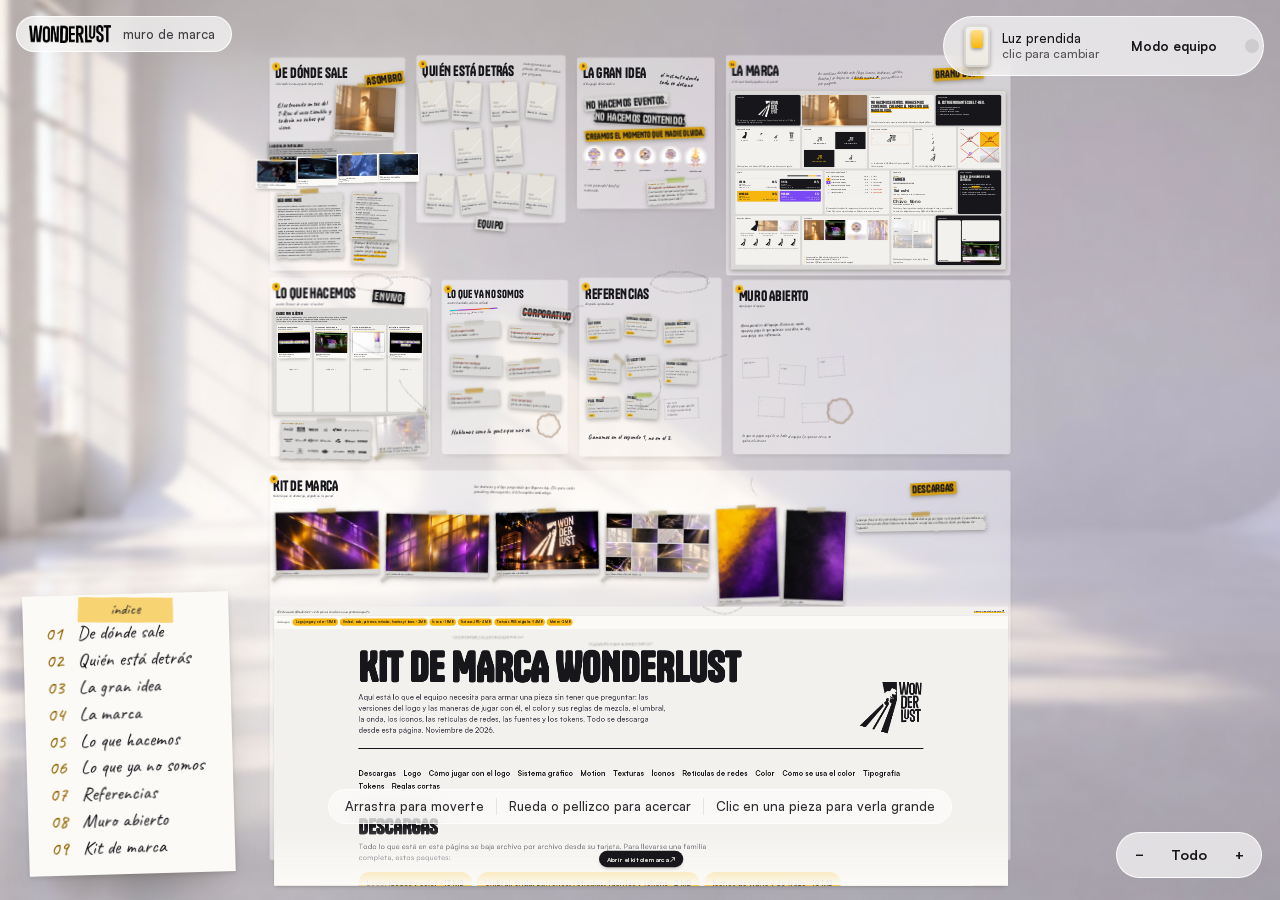
==== commit d88f9d24: "Muro: el kit se ve como vista previa (sin robar la rueda), con botón para abrirlo aparte y descargas" ====
--- a/index.html
+++ b/index.html
@@ -487,8 +487,16 @@
 .it.kitframe{background:var(--blanco);box-shadow:var(--shadow);border-radius:8px;overflow:hidden}
 .it.kitframe .fbar{display:flex;justify-content:space-between;align-items:center;gap:16px;padding:18px 28px;font-family:var(--hand);font-size:34px;color:var(--tinta);background:var(--crema);border-bottom:1px solid var(--hair)}
 .it.kitframe .fbar a{color:var(--tinta);font-family:var(--body);font-size:22px;font-weight:700;text-decoration:none;background:linear-gradient(transparent 60%,var(--gold) 60%,var(--gold) 92%,transparent 92%);padding:0 4px}
-.it.kitframe .fwrap{width:6400px;height:2240px;overflow:hidden;position:relative}
-.it.kitframe iframe{width:1600px;height:560px;border:0;transform:scale(4);transform-origin:0 0;display:block;background:var(--crema)}
+.it.kitframe .fwrap{width:6400px;height:2240px;overflow:hidden;position:relative;display:block;cursor:pointer;text-decoration:none}
+/* el kit es solo una vista previa dentro del muro: no roba la rueda ni el arrastre; se abre aparte */
+.it.kitframe iframe{width:1600px;height:560px;border:0;transform:scale(4);transform-origin:0 0;display:block;background:var(--crema);pointer-events:none}
+.it.kitframe .fwrap::after{content:"";position:absolute;left:0;right:0;bottom:0;height:520px;background:linear-gradient(transparent,var(--blanco))}
+.it.kitframe .fopen{position:absolute;left:50%;bottom:160px;transform:translateX(-50%);z-index:2;background:var(--tinta);color:var(--crema);font-family:var(--body);font-weight:700;font-size:56px;padding:34px 70px;border-radius:999px;box-shadow:var(--shadow);white-space:nowrap}
+.it.kitframe .fwrap:hover .fopen{background:var(--gold);color:var(--tinta)}
+.it.kitframe .fzips{display:flex;flex-wrap:wrap;gap:16px;padding:22px 28px 26px;background:var(--blanco);border-bottom:1px solid var(--hair)}
+.it.kitframe .fzips a{display:inline-block;background:var(--gold);color:var(--tinta);font-family:var(--body);font-weight:700;font-size:26px;padding:14px 26px;border-radius:999px;text-decoration:none}
+.it.kitframe .fzips a:hover{background:var(--tinta);color:var(--crema)}
+.it.kitframe .fzips span{font-family:var(--hand);font-size:30px;color:var(--tinta);align-self:center;margin-right:10px}
 #diagDot{width:14px;height:14px;border-radius:50%;border:0;background:var(--hair);cursor:pointer;margin-left:4px;flex:none}
 #diagDot.ok{background:var(--papel-lima);box-shadow:0 0 0 2px var(--ui-line) inset}
 #diagDot.saving{background:var(--gold)}
@@ -580,6 +588,7 @@
   /* el kit embebido no cabe en un celular: se abre aparte */
   .it.kitframe{width:100% !important}
   .it.kitframe .fwrap{display:none}
+  .it.kitframe .fzips{padding:12px;gap:8px} .it.kitframe .fzips a{font-size:14px;padding:9px 14px} .it.kitframe .fzips span{font-size:20px;width:100%}
   .it.kitframe .fbar{font-size:20px;padding:16px 14px;justify-content:center;text-align:center}
   .it .idel,.it .idup{top:4px}
   /* barra superior compacta: logo a la izquierda, luz y modo equipo a la derecha */
@@ -838,7 +847,13 @@
  {c:9,type:'photo',x:4020,y:4060,w:520,h:780,r:-2,tape:'gold',src:'a/tex-polvo-dorado-violeta.jpg',cap:'polvo dorado y violeta',meta:'textura · PNG original en el kit'},
  {c:9,type:'photo',x:4600,y:4080,w:520,h:780,r:2,tape:'',src:'a/tex-polvo-negro-violeta.jpg',cap:'polvo negro y violeta',meta:'textura · PNG original en el kit'},
  {c:9,type:'paper',x:5200,y:4120,w:1200,r:-1,torn:2,tape:'gold',text:'Lo que ya tiene archivo está abajo con su botón de descarga, por pieza o por paquete. Lo que todavía no tiene archivo grande (doce texturas de la hoja) se ve aquí como referencia hasta que lleguen los originales.'},
- {c:9,type:'frame',x:160,y:4930,w:6400,src:'kit/index.html',text:'Kit de marca Wonderlust · se desplaza con la rueda · cada tarjeta tiene su descarga'},
+ {c:9,type:'frame',x:160,y:4930,w:6400,src:'kit/index.html',text:'Kit de marca Wonderlust · vista previa; se abre en una pestaña aparte',zips:[
+   {href:'kit/descargas/wonderlust_logo.zip',file:'wonderlust_logo.zip',label:'Logo, juegos y color · 13 MB'},
+   {href:'kit/descargas/wonderlust_sistema-grafico.zip',file:'wonderlust_sistema-grafico.zip',label:'Umbral, onda, patrones, retículas, fuentes y tokens · 2 MB'},
+   {href:'kit/descargas/wonderlust_iconos.zip',file:'wonderlust_iconos.zip',label:'Íconos · 18 MB'},
+   {href:'kit/descargas/wonderlust_texturas.zip',file:'wonderlust_texturas.zip',label:'Texturas JPG · 4 MB'},
+   {href:'kit/descargas/wonderlust_texturas-originales.zip',file:'wonderlust_texturas-originales.zip',label:'Texturas PNG originales · 14 MB'},
+   {href:'kit/descargas/wonderlust_motion.zip',file:'wonderlust_motion.zip',label:'Motion · 2 MB'}]},
 ];
 
 /* trazos a lápiz: uniones entre ideas, círculos y subrayados (coordenadas del muro) */
@@ -1070,7 +1085,8 @@
       break; }
     case 'frame':
       e = el('div','it kitframe'); e.style.width=it.w+'px';
-      e.innerHTML = `<div class="fbar"><span>${esc(it.text||'')}</span><a href="${esc(it.src)}" target="_blank" rel="noopener">abrir en pestaña aparte ↗</a></div><div class="fwrap"><iframe src="${esc(it.src)}" loading="lazy" title="${esc(it.text||'')}"></iframe></div>`;
+      const zips = (it.zips||[]).map(z=>`<a href="${esc(z.href)}" download="${esc(z.file)}">${esc(z.label)}</a>`).join('');
+      e.innerHTML = `<div class="fbar"><span>${esc(it.text||'')}</span><a href="${esc(it.src)}" target="_blank" rel="noopener">abrir en pestaña aparte ↗</a></div>${zips?`<div class="fzips"><span>descargar:</span>${zips}</div>`:''}<a class="fwrap" href="${esc(it.src)}" target="_blank" rel="noopener" aria-label="Abrir el kit de marca"><iframe src="${esc(it.src)}" loading="lazy" tabindex="-1" title="${esc(it.text||'')}"></iframe><span class="fopen">Abrir el kit de marca ↗</span></a>`;
       break;
     case 'ghost':
       e = el('div','it sticky ghost',esc(it.text)); break;
